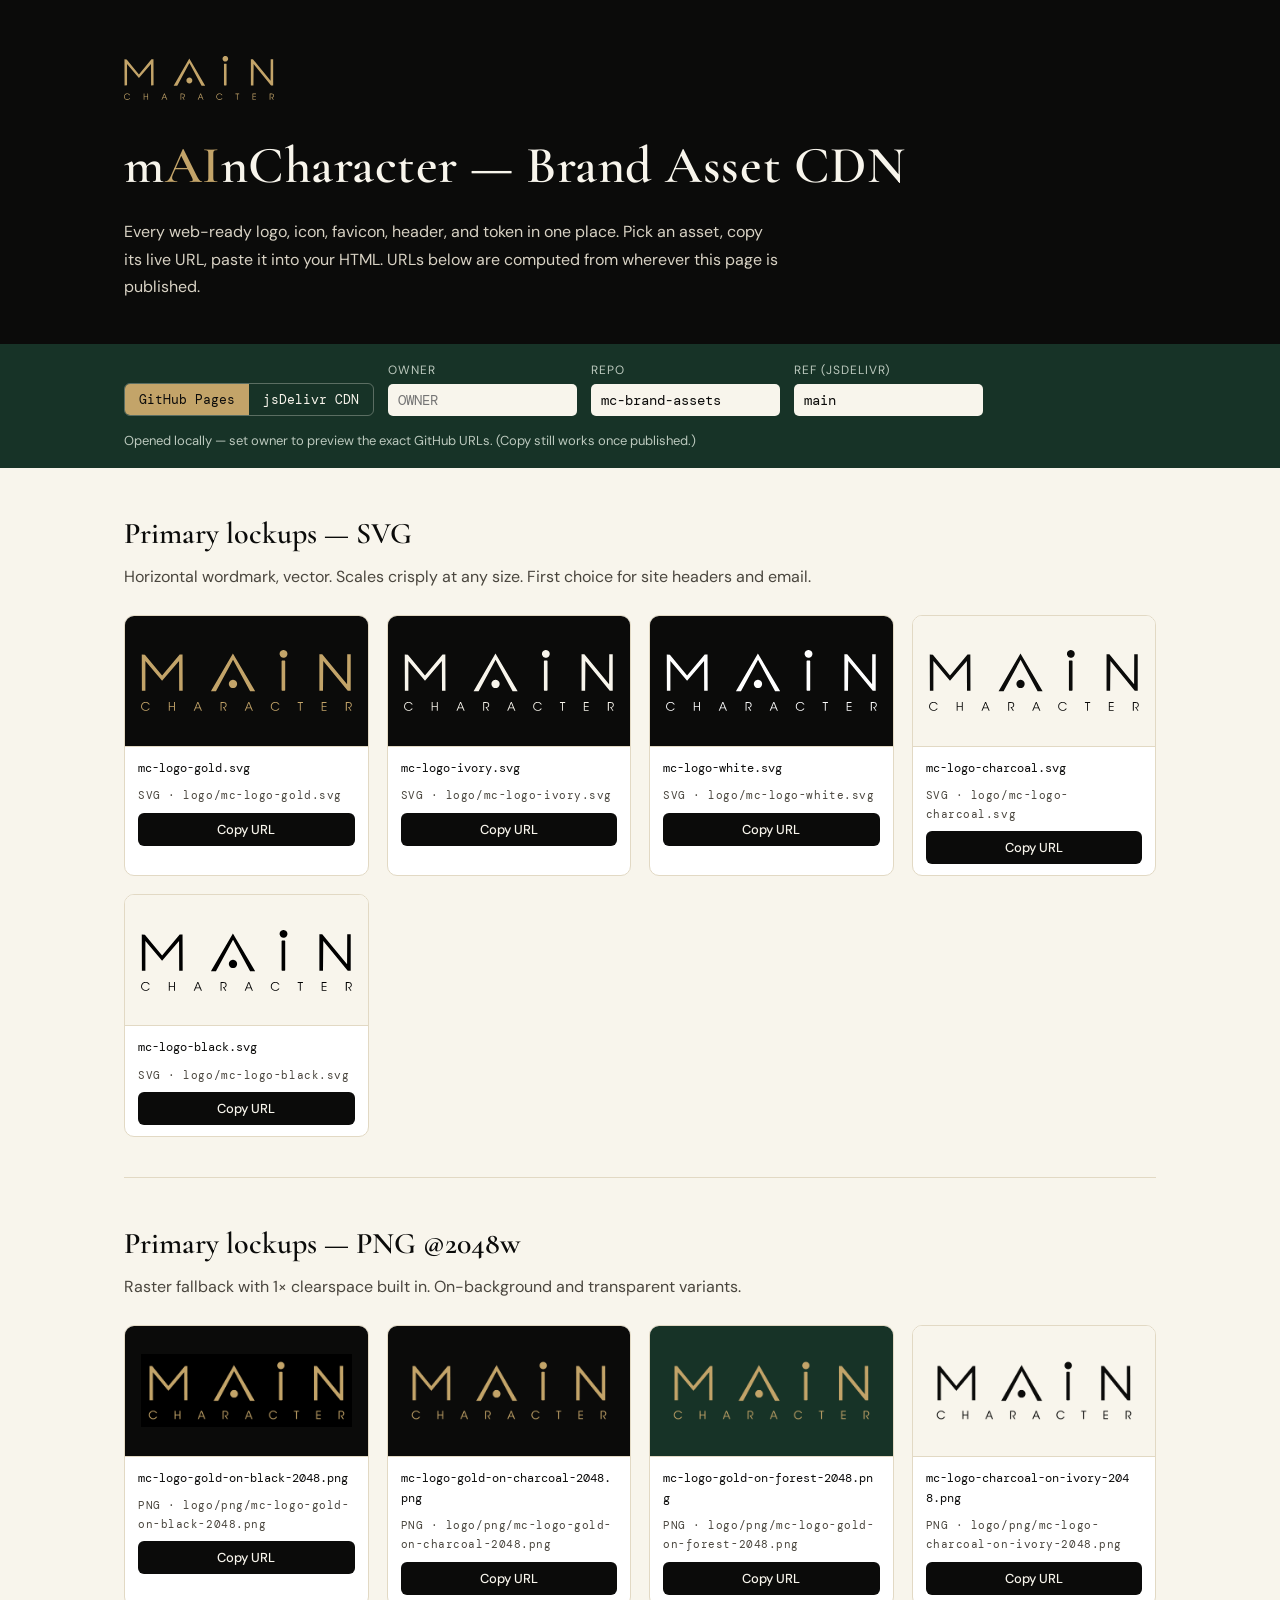
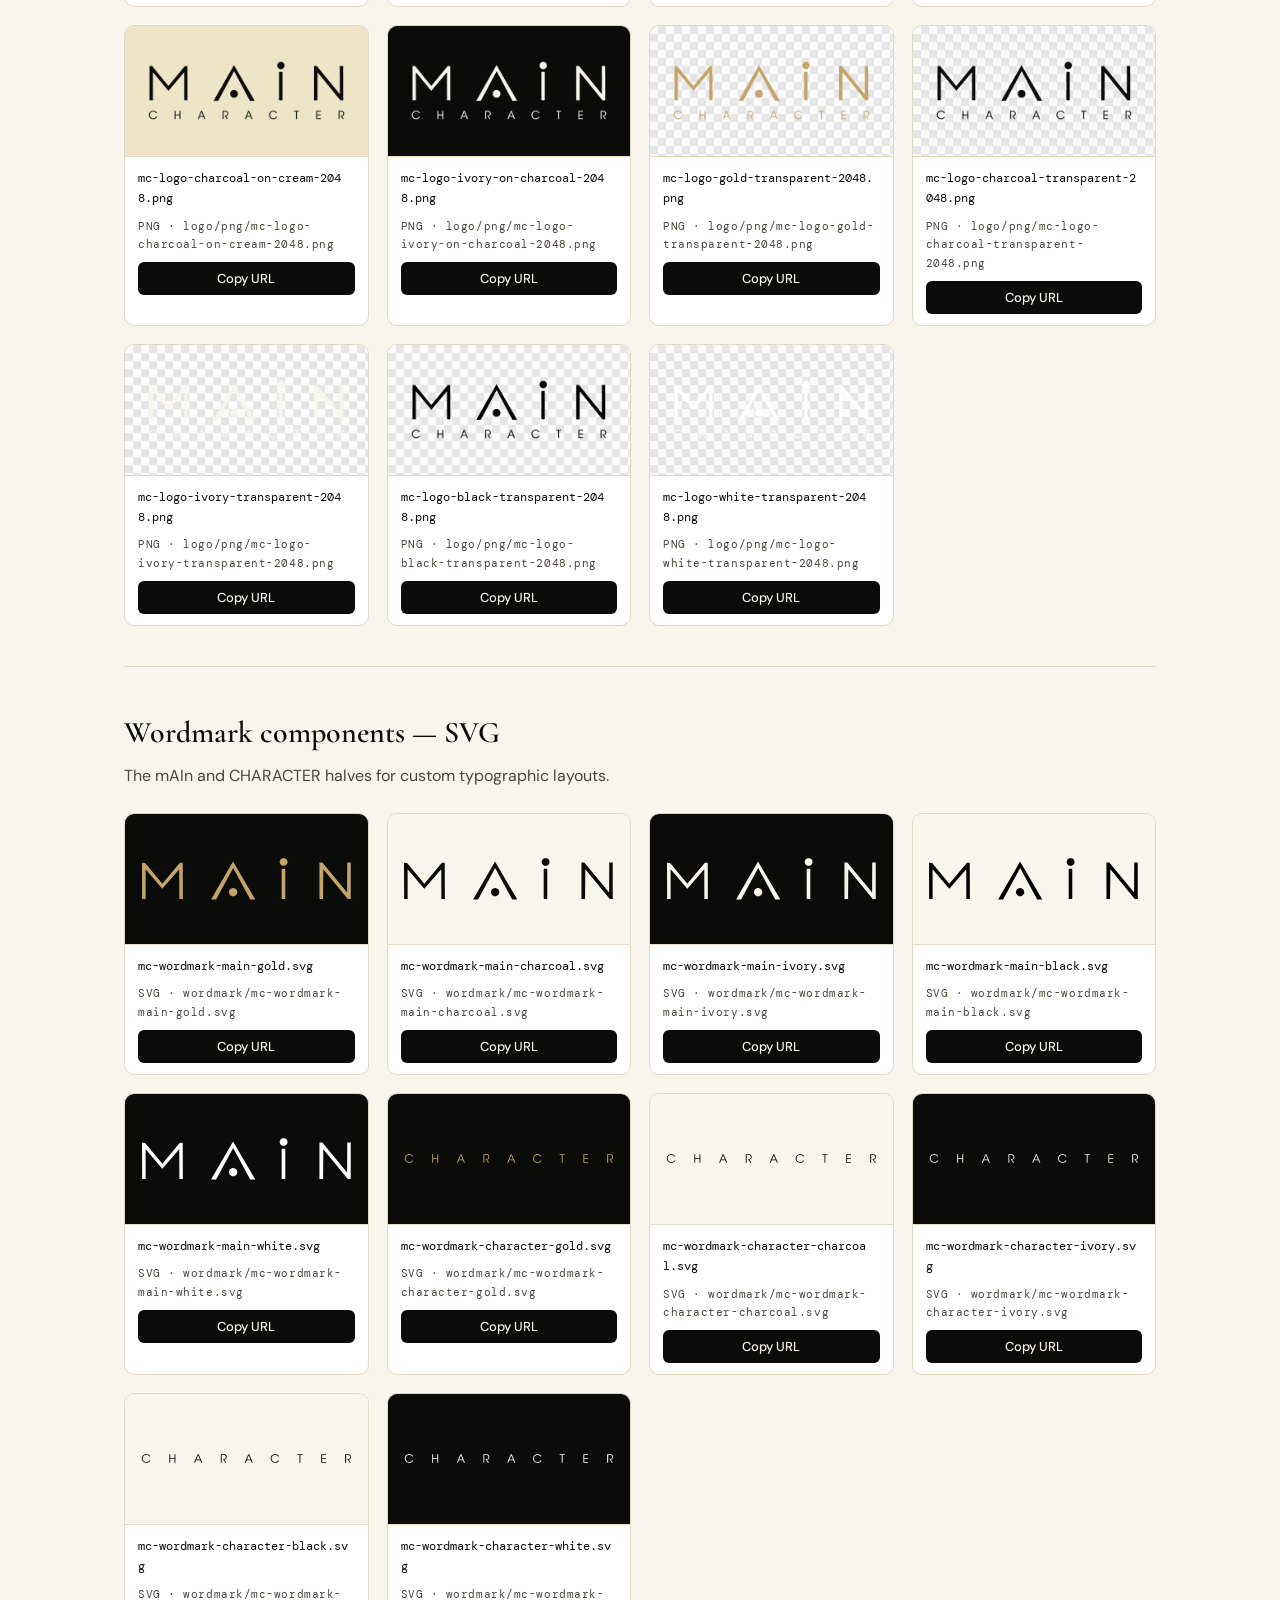
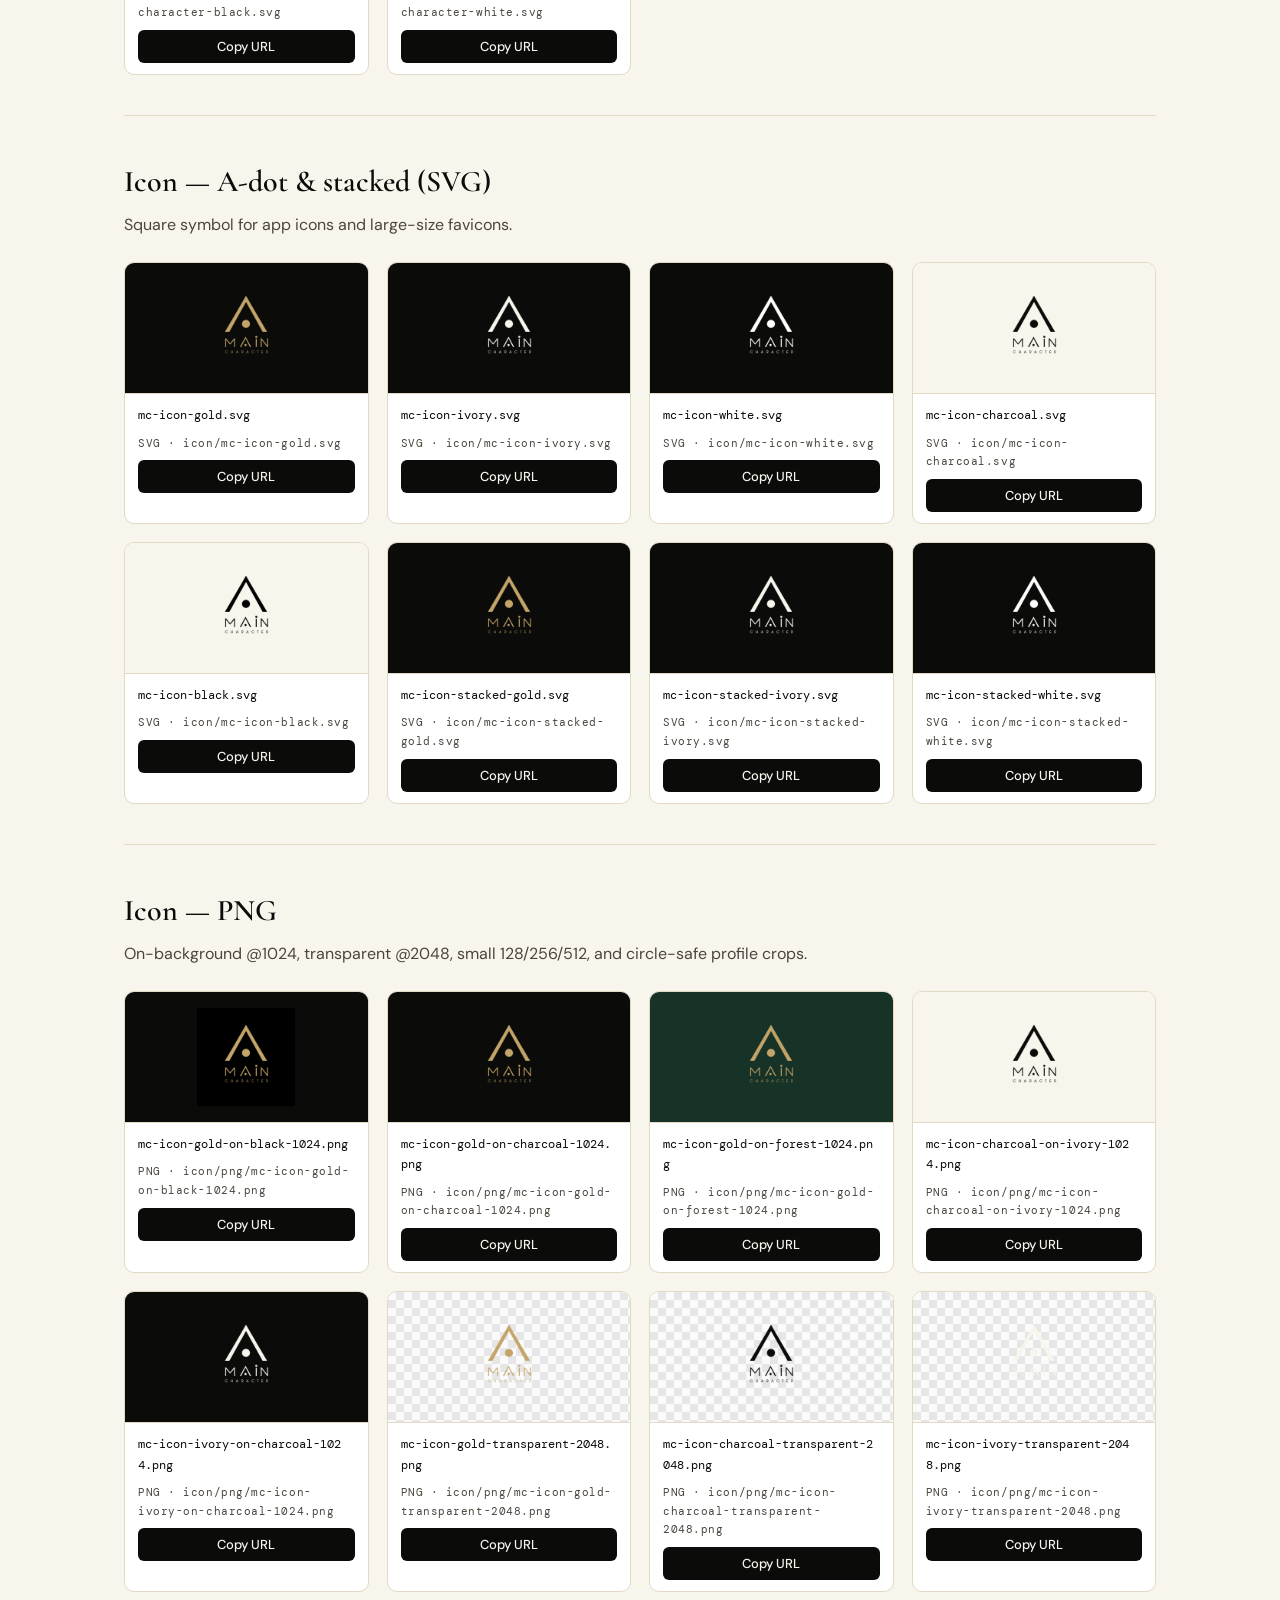
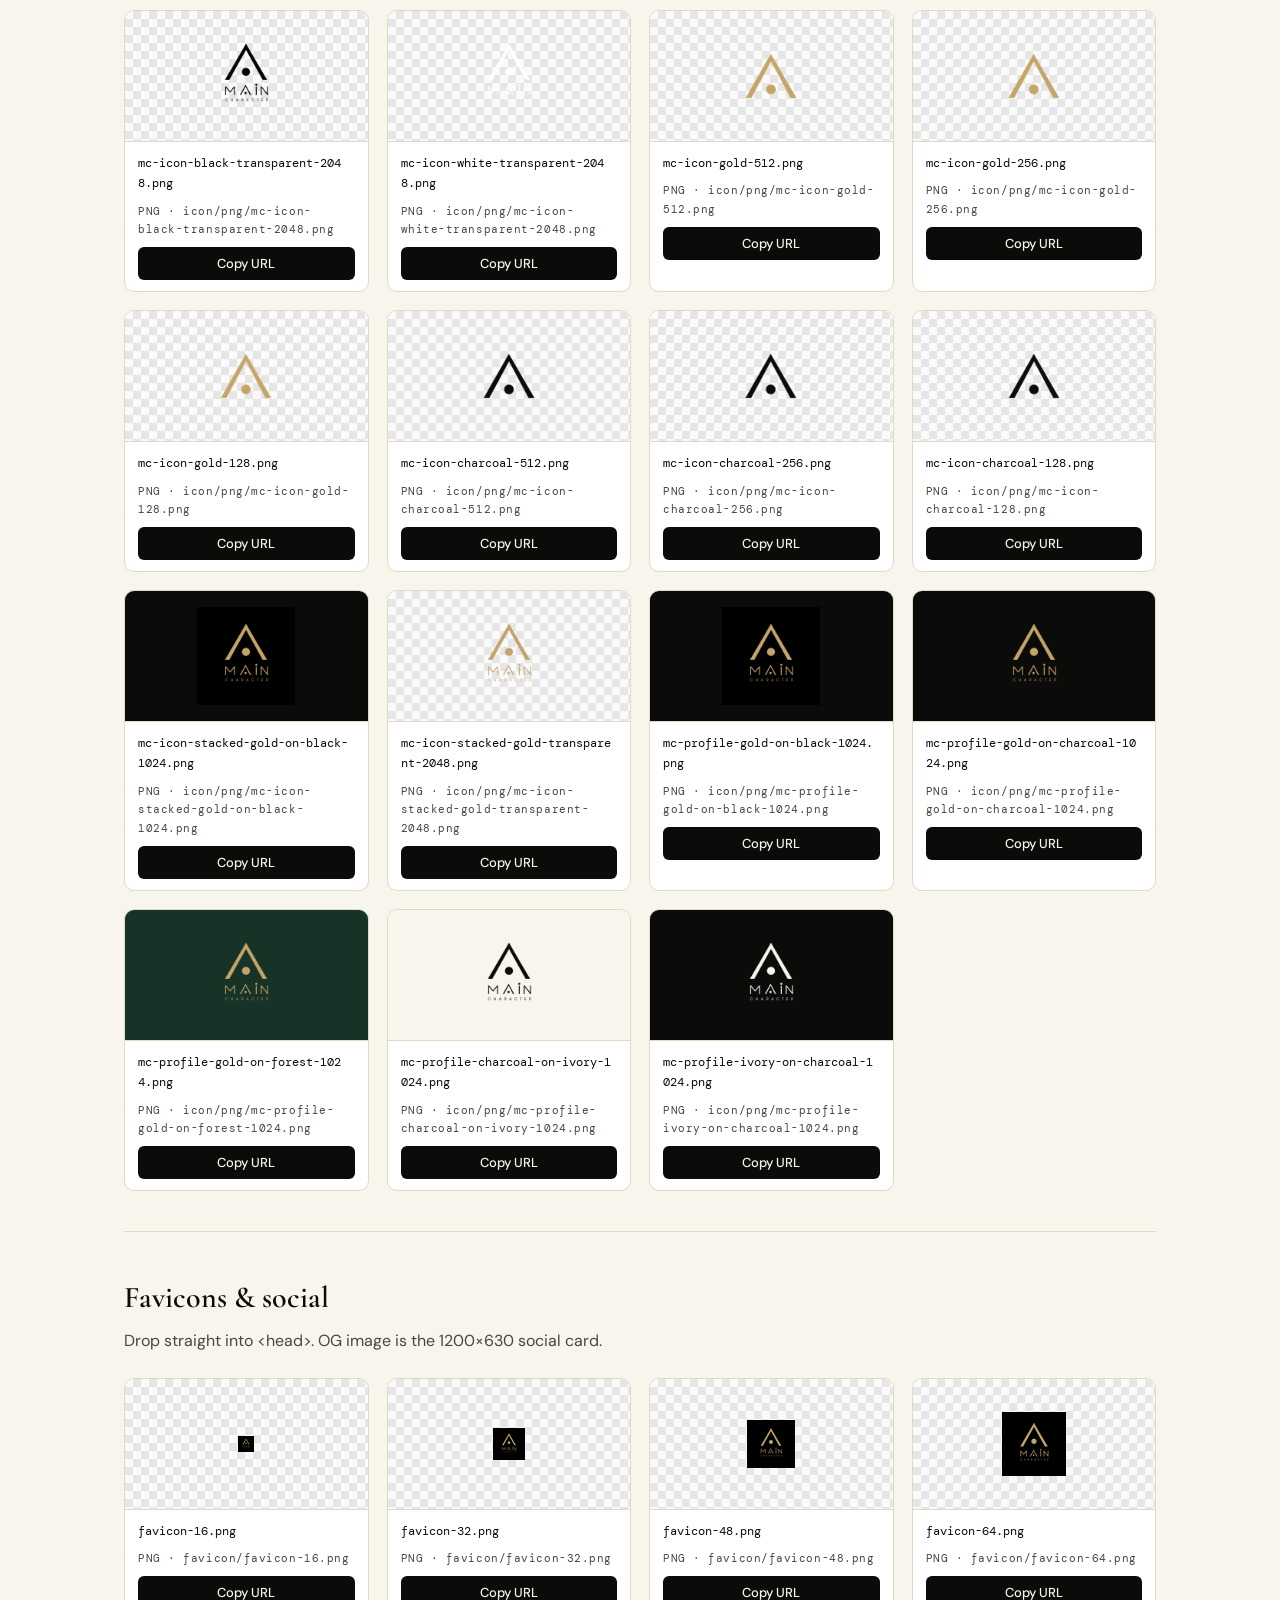
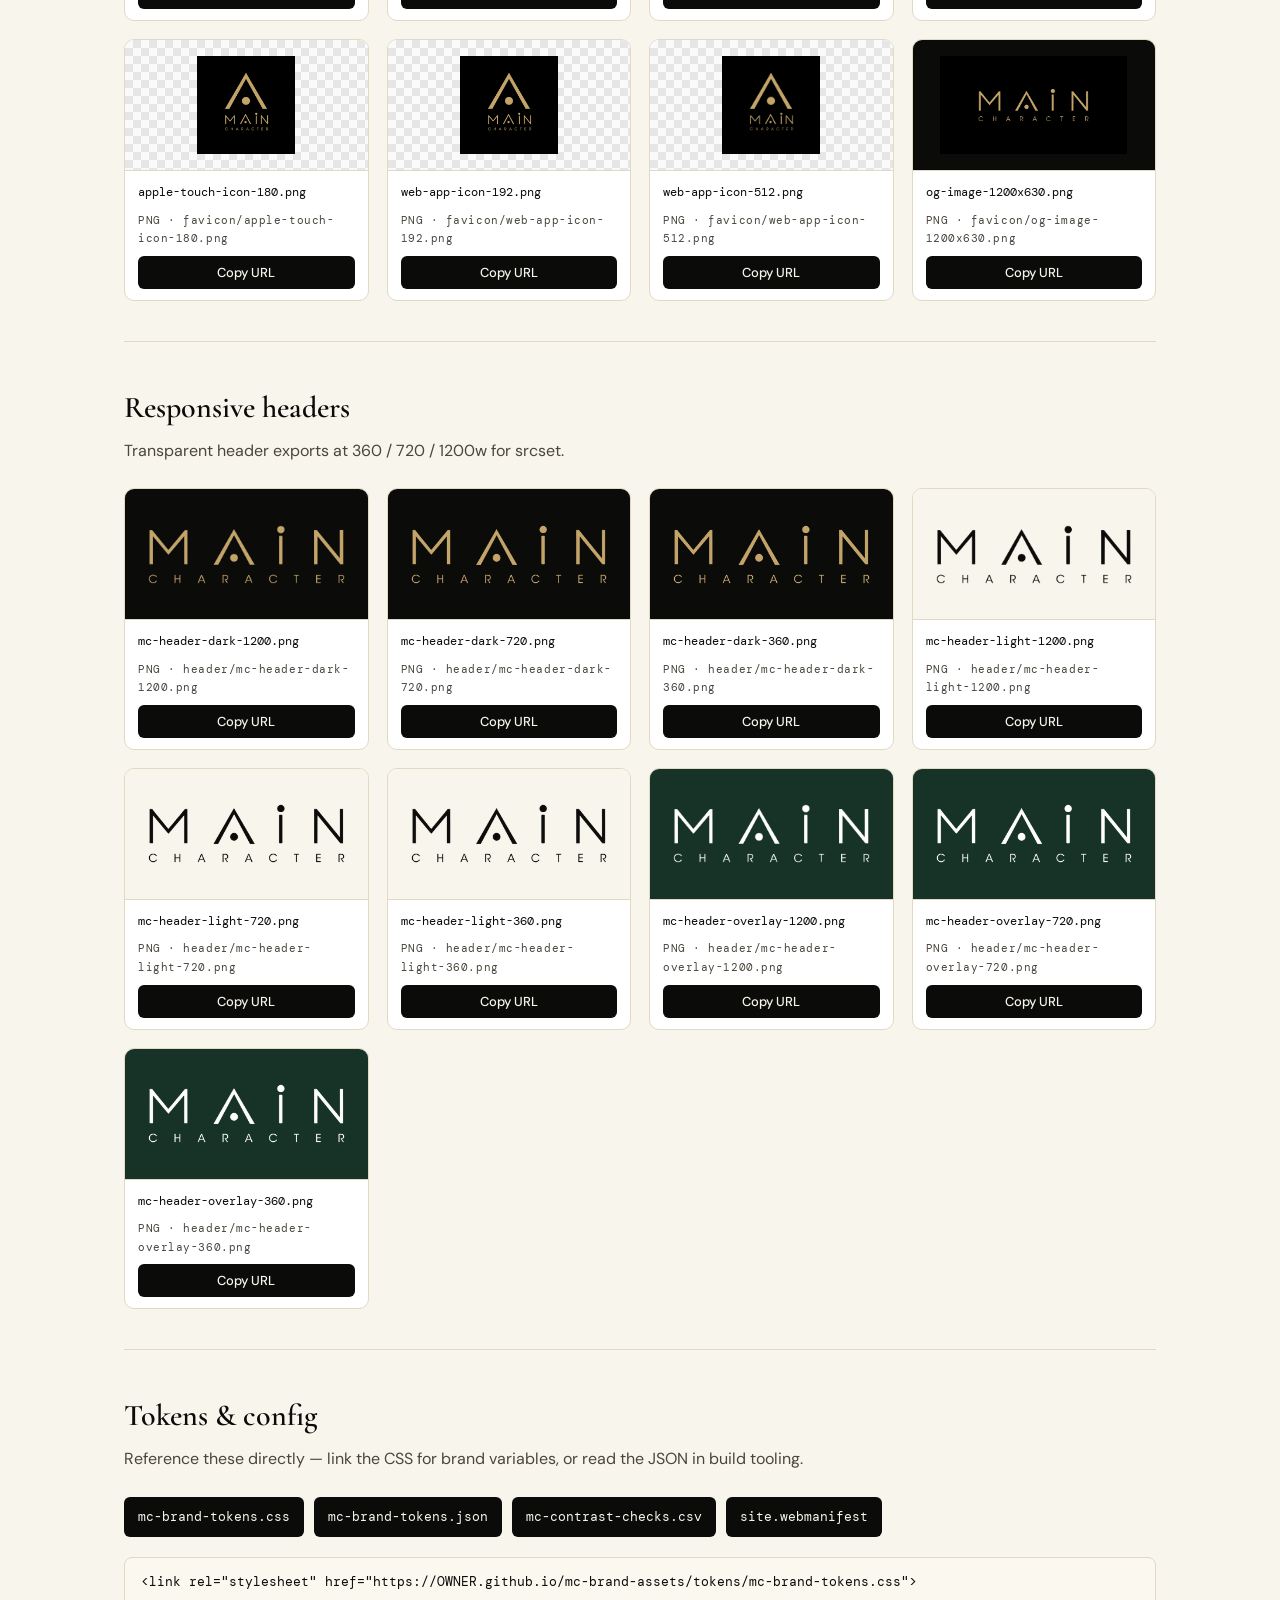
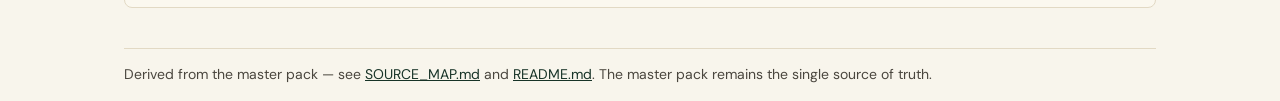
==== index.html @ dc4bc255 "mAInCharacter web brand assets v1.0.0 Streamlined, web-optimized subset of the master logo asset pac" ====
<!doctype html>
<html lang="en">
<head>
<meta charset="utf-8">
<meta name="viewport" content="width=device-width, initial-scale=1">
<title>mAInCharacter — Brand Asset CDN</title>
<link rel="icon" type="image/png" sizes="32x32" href="favicon/favicon-32.png">
<link rel="apple-touch-icon" href="favicon/apple-touch-icon-180.png">
<link rel="preconnect" href="https://fonts.googleapis.com">
<link rel="preconnect" href="https://fonts.gstatic.com" crossorigin>
<link href="https://fonts.googleapis.com/css2?family=Cormorant+Garamond:ital,wght@0,500;0,600;1,500&family=DM+Sans:wght@400;500;700&family=DM+Mono:wght@400;500&display=swap" rel="stylesheet">
<style>
  :root{
    --charcoal:#0B0B0A; --ivory:#F8F5EC; --cream:#EFE4C8; --forest:#173327;
    --gold:#C3A469; --accent:#D4AE50; --muted:#4A463E; --hair:#e2d9c4;
  }
  *{box-sizing:border-box}
  body{margin:0;background:var(--ivory);color:var(--charcoal);
    font-family:"DM Sans",system-ui,sans-serif;font-size:16px;line-height:1.7;
    -webkit-font-smoothing:antialiased}
  .wrap{max-width:1080px;margin:0 auto;padding:0 24px}
  header.hero{background:var(--charcoal);color:var(--ivory);padding:56px 0 44px}
  .hero h1{font-family:"Cormorant Garamond",serif;font-weight:600;font-size:clamp(34px,5vw,52px);
    margin:0 0 8px;letter-spacing:.01em}
  .hero h1 .ai{color:var(--gold)}
  .hero p{margin:0;max-width:60ch;color:#d8d2c4}
  .hero .lockup{height:44px;margin-bottom:22px;display:block}
  .mono{font-family:"DM Mono",ui-monospace,monospace}
  /* config bar */
  .cfg{background:var(--forest);color:var(--ivory);padding:16px 0}
  .cfg .wrap{display:flex;flex-wrap:wrap;gap:14px;align-items:flex-end}
  .cfg label{display:flex;flex-direction:column;font-size:12px;letter-spacing:.08em;
    text-transform:uppercase;color:#bcc9be;gap:4px}
  .cfg input{font-family:"DM Mono",monospace;font-size:14px;padding:7px 10px;border:0;border-radius:5px;
    background:var(--ivory);color:var(--charcoal);min-width:150px}
  .cfg .note{font-size:13px;color:#bcc9be;flex-basis:100%;margin:0}
  .modepick{display:inline-flex;border:1px solid rgba(248,245,236,.3);border-radius:6px;overflow:hidden}
  .modepick button{font-family:"DM Mono",monospace;font-size:13px;background:transparent;color:var(--ivory);
    border:0;padding:7px 14px;cursor:pointer}
  .modepick button.on{background:var(--gold);color:var(--charcoal)}
  section{padding:40px 0;border-bottom:1px solid var(--hair)}
  section h2{font-family:"Cormorant Garamond",serif;font-weight:600;font-size:30px;margin:0 0 4px}
  section .sub{margin:0 0 24px;color:var(--muted);max-width:64ch}
  .grid{display:grid;grid-template-columns:repeat(auto-fill,minmax(220px,1fr));gap:18px}
  .card{border:1px solid var(--hair);border-radius:10px;overflow:hidden;background:#fff;
    display:flex;flex-direction:column}
  .thumb{height:130px;display:flex;align-items:center;justify-content:center;padding:16px;position:relative}
  .thumb img{max-width:100%;max-height:100%;object-fit:contain}
  .bg-dark{background:var(--charcoal)}
  .bg-light{background:var(--ivory)}
  .bg-cream{background:var(--cream)}
  .bg-forest{background:var(--forest)}
  .bg-check{background-color:#fafafa;background-image:
    linear-gradient(45deg,#e6e6e6 25%,transparent 25%),linear-gradient(-45deg,#e6e6e6 25%,transparent 25%),
    linear-gradient(45deg,transparent 75%,#e6e6e6 75%),linear-gradient(-45deg,transparent 75%,#e6e6e6 75%);
    background-size:16px 16px;background-position:0 0,0 8px,8px -8px,-8px 0}
  .meta{padding:11px 13px;border-top:1px solid var(--hair);display:flex;flex-direction:column;gap:8px}
  .fname{font-family:"DM Mono",monospace;font-size:12px;word-break:break-all;color:var(--charcoal)}
  .fkind{font-family:"DM Mono",monospace;font-size:11px;color:var(--muted);letter-spacing:.05em}
  .copy{font-family:"DM Sans",sans-serif;font-size:13px;font-weight:500;cursor:pointer;
    background:var(--charcoal);color:var(--ivory);border:0;border-radius:6px;padding:8px 10px;
    transition:background .15s}
  .copy:hover{background:var(--forest)}
  .copy.done{background:var(--gold);color:var(--charcoal)}
  .tokenrow{display:flex;flex-wrap:wrap;gap:10px}
  .tokenrow a{font-family:"DM Mono",monospace;font-size:13px;text-decoration:none;color:var(--ivory);
    background:var(--charcoal);padding:9px 14px;border-radius:6px}
  .tokenrow a:hover{background:var(--forest)}
  footer{padding:36px 0 60px;color:var(--muted);font-size:14px}
  footer a{color:var(--forest)}
  .snip{background:#fbf8ef;border:1px solid var(--hair);border-radius:8px;padding:14px 16px;
    font-family:"DM Mono",monospace;font-size:12.5px;overflow-x:auto;white-space:pre;margin:0}
</style>
</head>
<body>

<header class="hero">
  <div class="wrap">
    <img class="lockup" src="logo/mc-logo-gold.svg" alt="mAInCharacter">
    <h1>m<span class="ai">AI</span>nCharacter — Brand Asset CDN</h1>
    <p>Every web-ready logo, icon, favicon, header, and token in one place. Pick an asset, copy its live URL, paste it into your HTML. URLs below are computed from wherever this page is published.</p>
  </div>
</header>

<div class="cfg">
  <div class="wrap">
    <div class="modepick" id="modepick">
      <button data-mode="pages" class="on">GitHub Pages</button>
      <button data-mode="jsdelivr">jsDelivr CDN</button>
    </div>
    <label>owner<input id="owner" placeholder="OWNER"></label>
    <label>repo<input id="repo" value="mc-brand-assets"></label>
    <label>ref (jsDelivr)<input id="ref" value="main"></label>
    <p class="note" id="cfgnote"></p>
  </div>
</div>

<main class="wrap" id="app"></main>

<footer class="wrap">
  <p>Derived from the master pack — see <a href="SOURCE_MAP.md">SOURCE_MAP.md</a> and <a href="README.md">README.md</a>. The master pack remains the single source of truth.</p>
</footer>

<script>
const ASSETS = [
  {title:"Primary lockups — SVG", sub:"Horizontal wordmark, vector. Scales crisply at any size. First choice for site headers and email.", items:[
    {p:"logo/mc-logo-gold.svg", bg:"dark"}, {p:"logo/mc-logo-ivory.svg", bg:"dark"},
    {p:"logo/mc-logo-white.svg", bg:"dark"}, {p:"logo/mc-logo-charcoal.svg", bg:"light"},
    {p:"logo/mc-logo-black.svg", bg:"light"} ]},
  {title:"Primary lockups — PNG @2048w", sub:"Raster fallback with 1× clearspace built in. On-background and transparent variants.", items:[
    {p:"logo/png/mc-logo-gold-on-black-2048.png", bg:"dark"}, {p:"logo/png/mc-logo-gold-on-charcoal-2048.png", bg:"dark"},
    {p:"logo/png/mc-logo-gold-on-forest-2048.png", bg:"forest"}, {p:"logo/png/mc-logo-charcoal-on-ivory-2048.png", bg:"light"},
    {p:"logo/png/mc-logo-charcoal-on-cream-2048.png", bg:"cream"}, {p:"logo/png/mc-logo-ivory-on-charcoal-2048.png", bg:"dark"},
    {p:"logo/png/mc-logo-gold-transparent-2048.png", bg:"check"}, {p:"logo/png/mc-logo-charcoal-transparent-2048.png", bg:"check"},
    {p:"logo/png/mc-logo-ivory-transparent-2048.png", bg:"check"}, {p:"logo/png/mc-logo-black-transparent-2048.png", bg:"check"},
    {p:"logo/png/mc-logo-white-transparent-2048.png", bg:"check"} ]},
  {title:"Wordmark components — SVG", sub:"The mAIn and CHARACTER halves for custom typographic layouts.", items:[
    {p:"wordmark/mc-wordmark-main-gold.svg", bg:"dark"}, {p:"wordmark/mc-wordmark-main-charcoal.svg", bg:"light"},
    {p:"wordmark/mc-wordmark-main-ivory.svg", bg:"dark"}, {p:"wordmark/mc-wordmark-main-black.svg", bg:"light"},
    {p:"wordmark/mc-wordmark-main-white.svg", bg:"dark"},
    {p:"wordmark/mc-wordmark-character-gold.svg", bg:"dark"}, {p:"wordmark/mc-wordmark-character-charcoal.svg", bg:"light"},
    {p:"wordmark/mc-wordmark-character-ivory.svg", bg:"dark"}, {p:"wordmark/mc-wordmark-character-black.svg", bg:"light"},
    {p:"wordmark/mc-wordmark-character-white.svg", bg:"dark"} ]},
  {title:"Icon — A-dot & stacked (SVG)", sub:"Square symbol for app icons and large-size favicons.", items:[
    {p:"icon/mc-icon-gold.svg", bg:"dark"}, {p:"icon/mc-icon-ivory.svg", bg:"dark"}, {p:"icon/mc-icon-white.svg", bg:"dark"},
    {p:"icon/mc-icon-charcoal.svg", bg:"light"}, {p:"icon/mc-icon-black.svg", bg:"light"},
    {p:"icon/mc-icon-stacked-gold.svg", bg:"dark"}, {p:"icon/mc-icon-stacked-ivory.svg", bg:"dark"}, {p:"icon/mc-icon-stacked-white.svg", bg:"dark"} ]},
  {title:"Icon — PNG", sub:"On-background @1024, transparent @2048, small 128/256/512, and circle-safe profile crops.", items:[
    {p:"icon/png/mc-icon-gold-on-black-1024.png", bg:"dark"}, {p:"icon/png/mc-icon-gold-on-charcoal-1024.png", bg:"dark"},
    {p:"icon/png/mc-icon-gold-on-forest-1024.png", bg:"forest"}, {p:"icon/png/mc-icon-charcoal-on-ivory-1024.png", bg:"light"},
    {p:"icon/png/mc-icon-ivory-on-charcoal-1024.png", bg:"dark"},
    {p:"icon/png/mc-icon-gold-transparent-2048.png", bg:"check"}, {p:"icon/png/mc-icon-charcoal-transparent-2048.png", bg:"check"},
    {p:"icon/png/mc-icon-ivory-transparent-2048.png", bg:"check"}, {p:"icon/png/mc-icon-black-transparent-2048.png", bg:"check"},
    {p:"icon/png/mc-icon-white-transparent-2048.png", bg:"check"},
    {p:"icon/png/mc-icon-gold-512.png", bg:"check"}, {p:"icon/png/mc-icon-gold-256.png", bg:"check"}, {p:"icon/png/mc-icon-gold-128.png", bg:"check"},
    {p:"icon/png/mc-icon-charcoal-512.png", bg:"check"}, {p:"icon/png/mc-icon-charcoal-256.png", bg:"check"}, {p:"icon/png/mc-icon-charcoal-128.png", bg:"check"},
    {p:"icon/png/mc-icon-stacked-gold-on-black-1024.png", bg:"dark"}, {p:"icon/png/mc-icon-stacked-gold-transparent-2048.png", bg:"check"},
    {p:"icon/png/mc-profile-gold-on-black-1024.png", bg:"dark"}, {p:"icon/png/mc-profile-gold-on-charcoal-1024.png", bg:"dark"},
    {p:"icon/png/mc-profile-gold-on-forest-1024.png", bg:"forest"}, {p:"icon/png/mc-profile-charcoal-on-ivory-1024.png", bg:"light"},
    {p:"icon/png/mc-profile-ivory-on-charcoal-1024.png", bg:"dark"} ]},
  {title:"Favicons & social", sub:"Drop straight into <head>. OG image is the 1200×630 social card.", items:[
    {p:"favicon/favicon-16.png", bg:"check"}, {p:"favicon/favicon-32.png", bg:"check"}, {p:"favicon/favicon-48.png", bg:"check"},
    {p:"favicon/favicon-64.png", bg:"check"}, {p:"favicon/apple-touch-icon-180.png", bg:"check"},
    {p:"favicon/web-app-icon-192.png", bg:"check"}, {p:"favicon/web-app-icon-512.png", bg:"check"},
    {p:"favicon/og-image-1200x630.png", bg:"dark"} ]},
  {title:"Responsive headers", sub:"Transparent header exports at 360 / 720 / 1200w for srcset.", items:[
    {p:"header/mc-header-dark-1200.png", bg:"dark"}, {p:"header/mc-header-dark-720.png", bg:"dark"}, {p:"header/mc-header-dark-360.png", bg:"dark"},
    {p:"header/mc-header-light-1200.png", bg:"light"}, {p:"header/mc-header-light-720.png", bg:"light"}, {p:"header/mc-header-light-360.png", bg:"light"},
    {p:"header/mc-header-overlay-1200.png", bg:"forest"}, {p:"header/mc-header-overlay-720.png", bg:"forest"}, {p:"header/mc-header-overlay-360.png", bg:"forest"} ]},
];
const TOKENS = ["tokens/mc-brand-tokens.css","tokens/mc-brand-tokens.json","tokens/mc-contrast-checks.csv","site.webmanifest"];

// ---- base URL detection ----
const owner=document.getElementById('owner'), repo=document.getElementById('repo'), ref=document.getElementById('ref');
const cfgnote=document.getElementById('cfgnote');
let mode="pages";
(function detect(){
  const h=location.hostname, parts=location.pathname.split('/').filter(Boolean);
  if(h.endsWith('github.io')){ owner.value=h.split('.')[0]; if(parts.length) repo.value=parts[0];
    cfgnote.textContent="Detected from this Pages URL. Copy buttons give live, working links."; }
  else { cfgnote.textContent="Opened locally — set owner to preview the exact GitHub URLs. (Copy still works once published.)"; }
})();
function baseFor(path){
  const o=owner.value.trim()||"OWNER", r=repo.value.trim()||"mc-brand-assets", g=ref.value.trim()||"main";
  if(mode==="jsdelivr") return `https://cdn.jsdelivr.net/gh/${o}/${r}@${g}/${path}`;
  return `https://${o}.github.io/${r}/${path}`;
}
document.querySelectorAll('#modepick button').forEach(b=>b.onclick=()=>{
  mode=b.dataset.mode;
  document.querySelectorAll('#modepick button').forEach(x=>x.classList.toggle('on',x===b));
  render();
});
[owner,repo,ref].forEach(i=>i.oninput=render);

function card(it){
  const el=document.createElement('div'); el.className='card';
  const ext=it.p.split('.').pop().toUpperCase();
  el.innerHTML=`
    <div class="thumb bg-${it.bg}"><img loading="lazy" src="${it.p}" alt=""></div>
    <div class="meta">
      <span class="fname">${it.p.split('/').pop()}</span>
      <span class="fkind">${ext} · ${it.p}</span>
      <button class="copy">Copy URL</button>
    </div>`;
  const btn=el.querySelector('.copy');
  btn.onclick=async()=>{ const url=baseFor(it.p);
    try{ await navigator.clipboard.writeText(url); }catch(e){ prompt("Copy this URL:", url); }
    btn.textContent="Copied ✓"; btn.classList.add('done');
    setTimeout(()=>{btn.textContent="Copy URL"; btn.classList.remove('done');},1400); };
  return el;
}
function render(){
  const app=document.getElementById('app'); app.innerHTML='';
  ASSETS.forEach(sec=>{
    const s=document.createElement('section');
    const h=document.createElement('h2'); h.textContent=sec.title;
    const p=document.createElement('p'); p.className='sub'; p.textContent=sec.sub;
    const g=document.createElement('div'); g.className='grid';
    sec.items.forEach(it=>g.appendChild(card(it)));
    s.append(h,p,g); app.appendChild(s);
  });
  // tokens section
  const ts=document.createElement('section');
  ts.innerHTML=`<h2>Tokens & config</h2><p class="sub">Reference these directly — link the CSS for brand variables, or read the JSON in build tooling.</p>`;
  const row=document.createElement('div'); row.className='tokenrow';
  TOKENS.forEach(t=>{ const a=document.createElement('a'); a.textContent=t.split('/').pop();
    a.href="#"; a.onclick=async e=>{e.preventDefault(); const url=baseFor(t);
      try{await navigator.clipboard.writeText(url);}catch(_){prompt("Copy this URL:",url);}
      const o=a.textContent; a.textContent="Copied ✓"; setTimeout(()=>a.textContent=o,1400);};
    row.appendChild(a); });
  ts.appendChild(row);
  const snip=document.createElement('pre'); snip.className='snip'; snip.style.marginTop='20px';
  snip.textContent=`<link rel="stylesheet" href="${baseFor('tokens/mc-brand-tokens.css')}">`;
  ts.appendChild(snip);
  document.getElementById('app').appendChild(ts);
}
render();
</script>
</body>
</html>
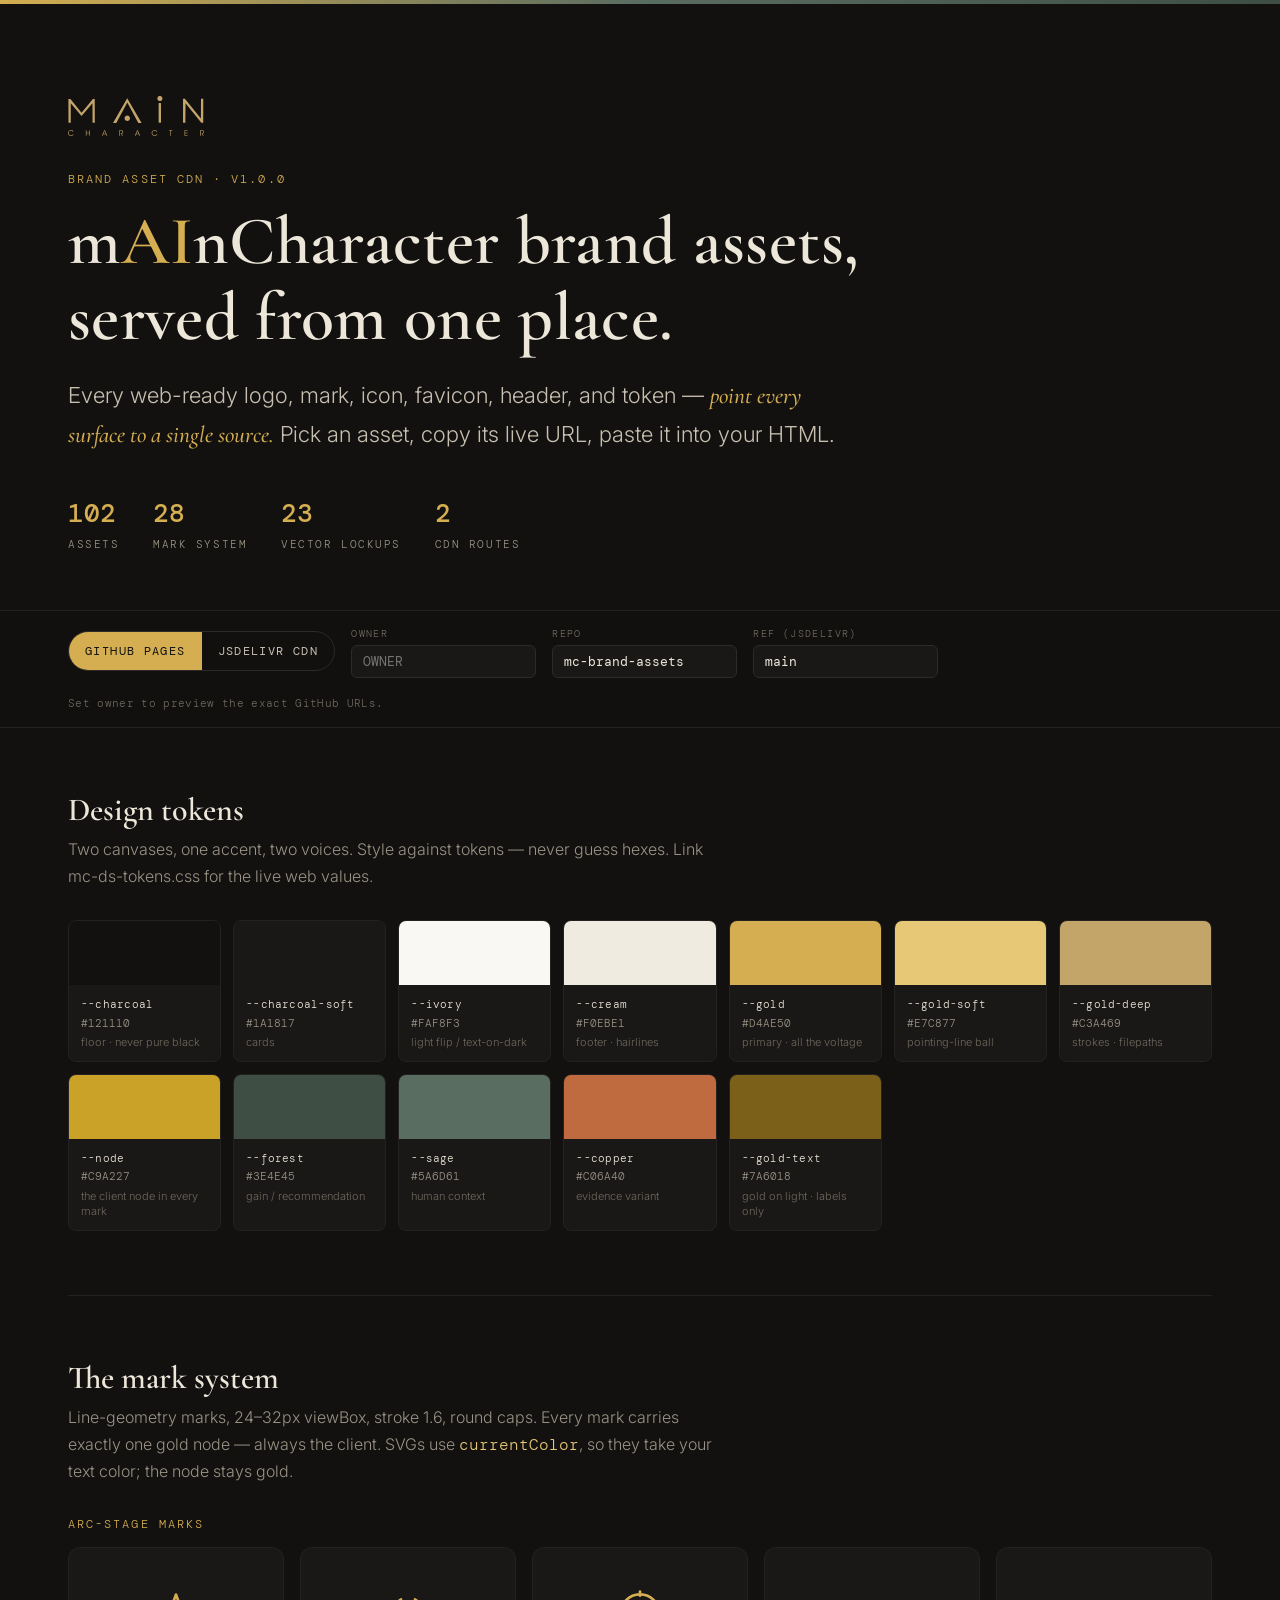
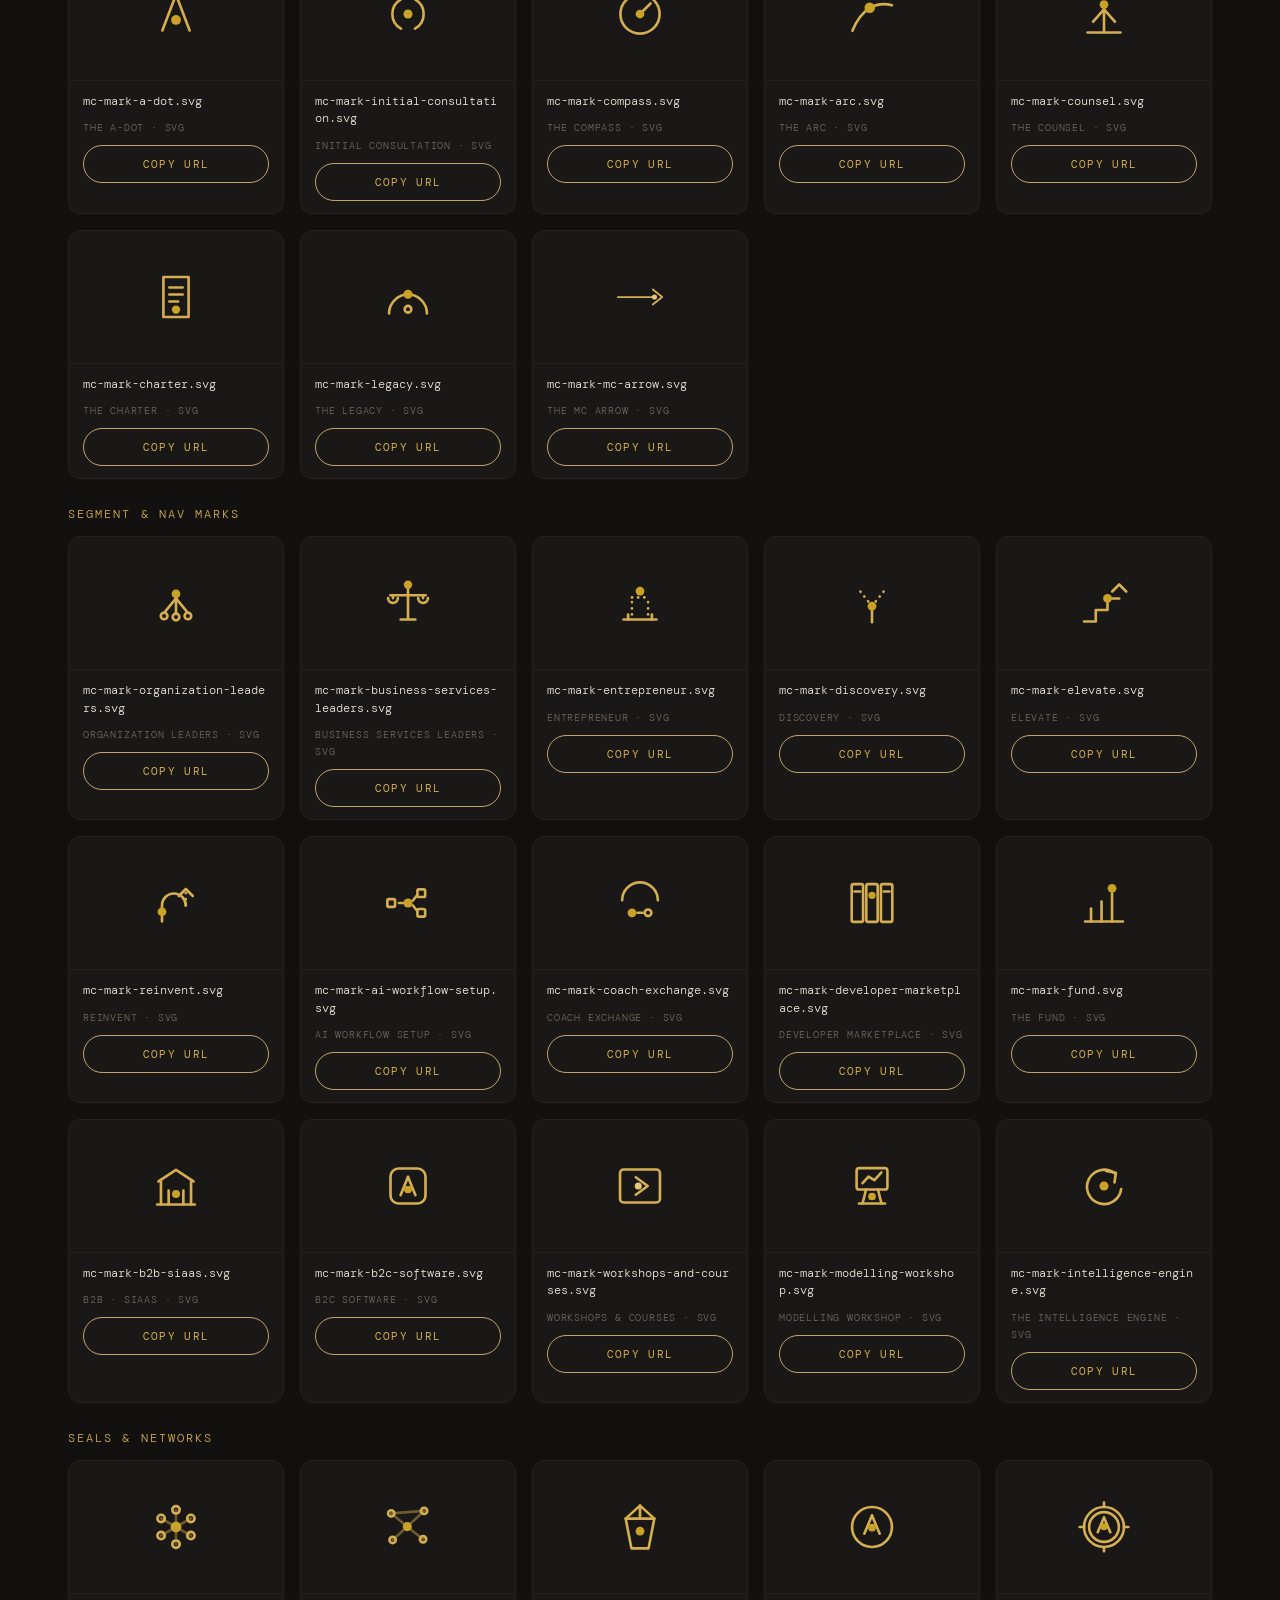
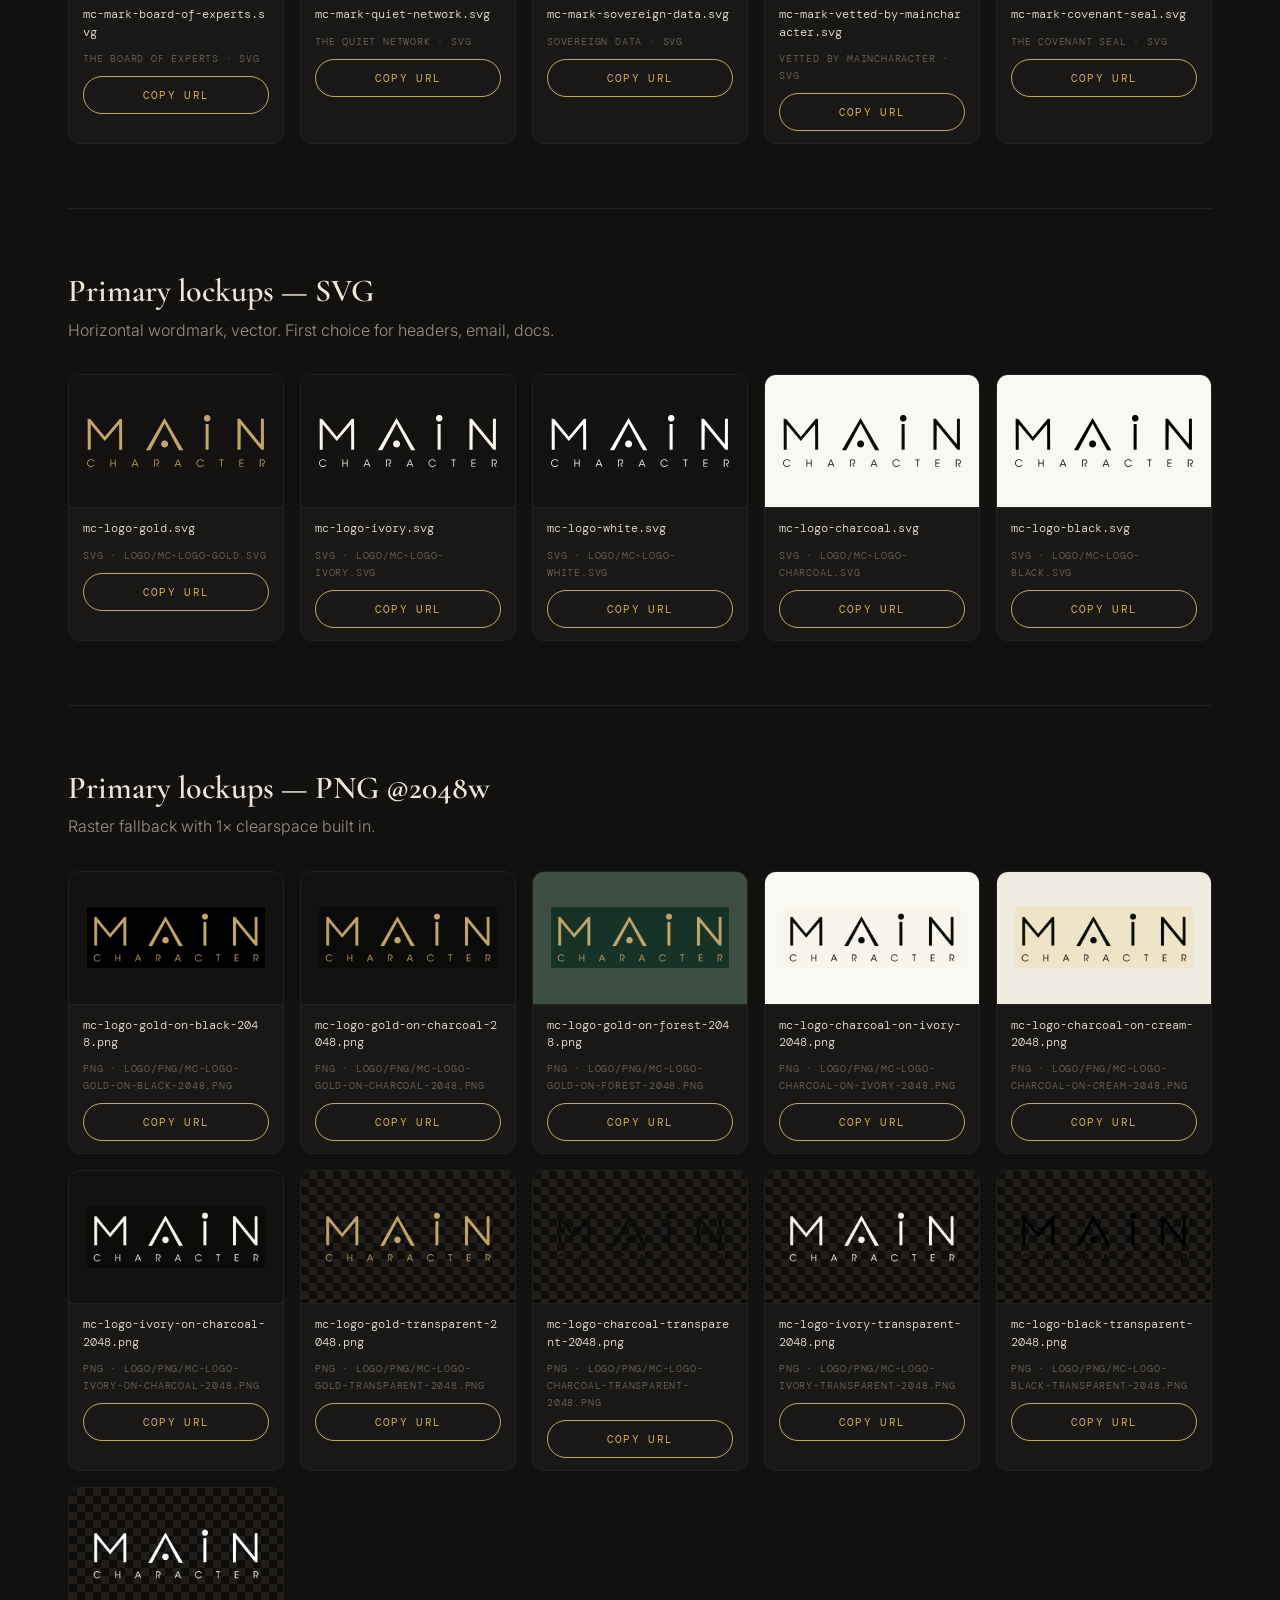
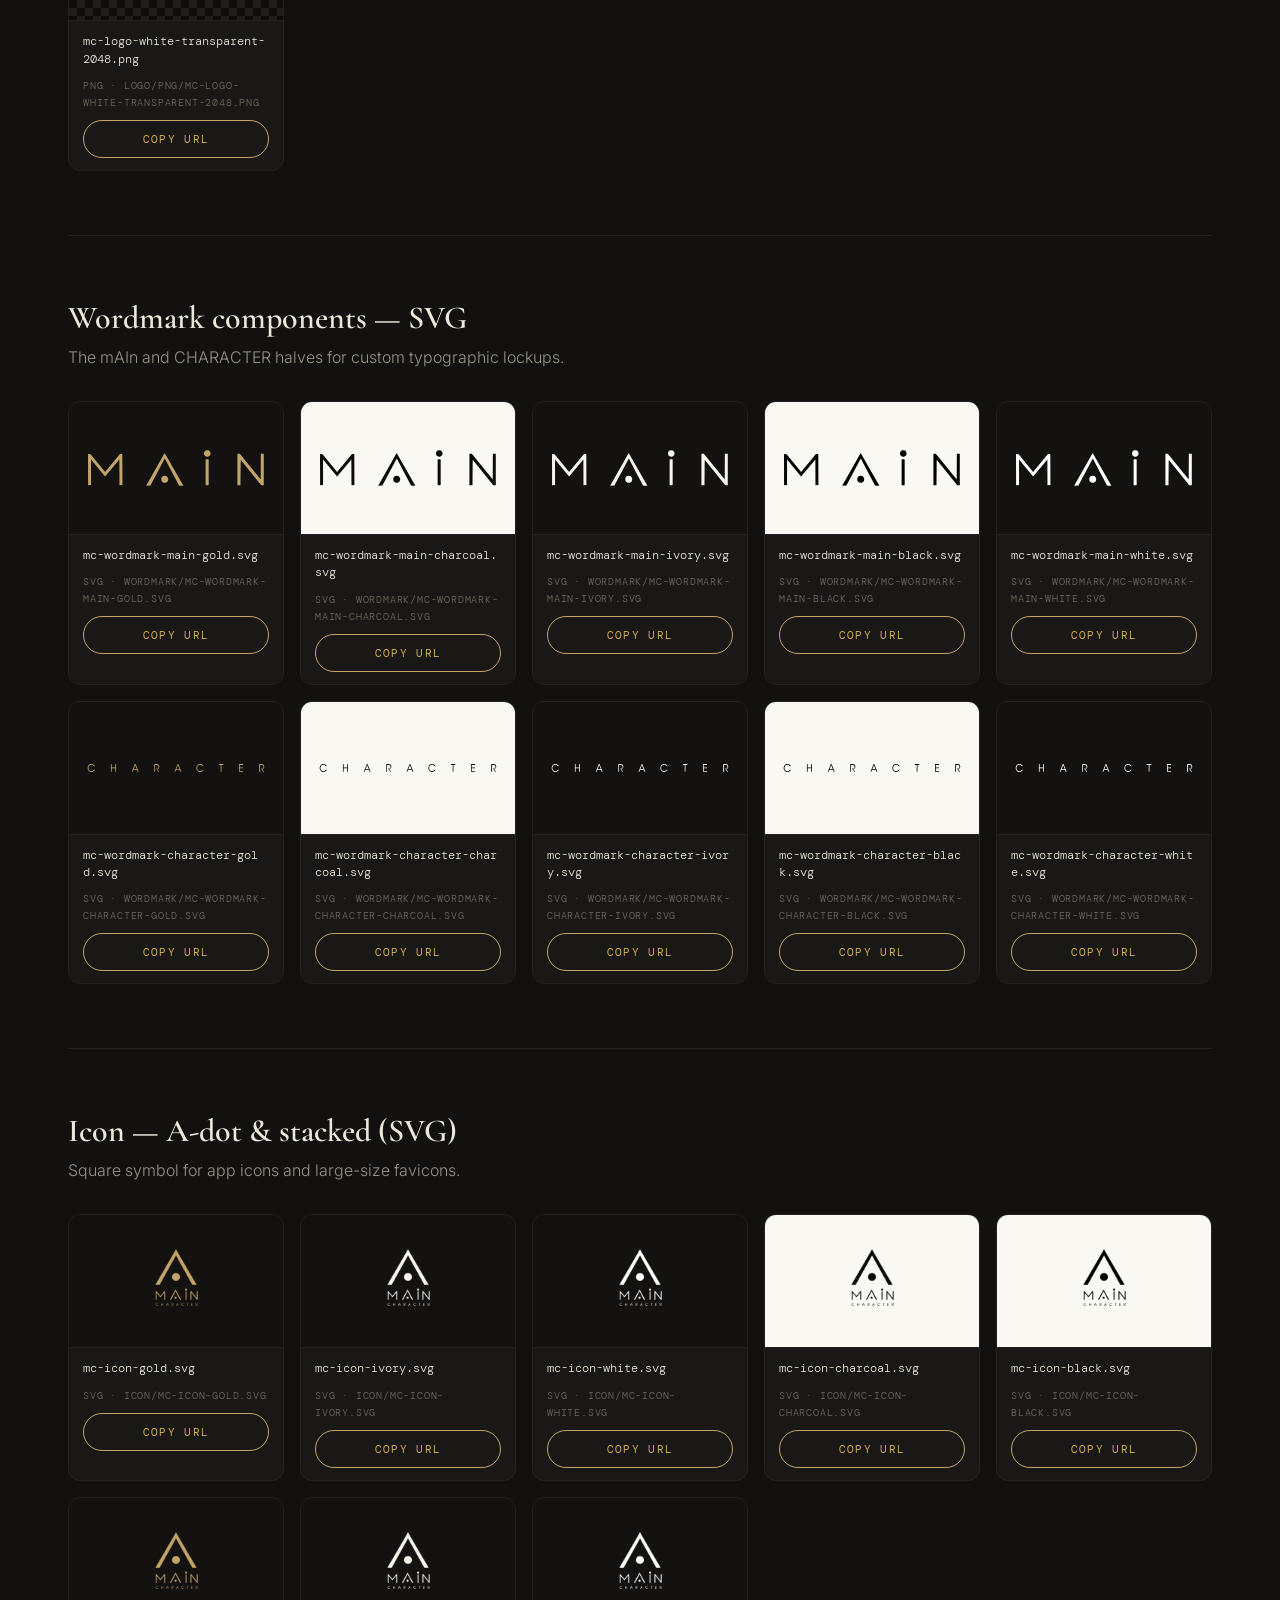
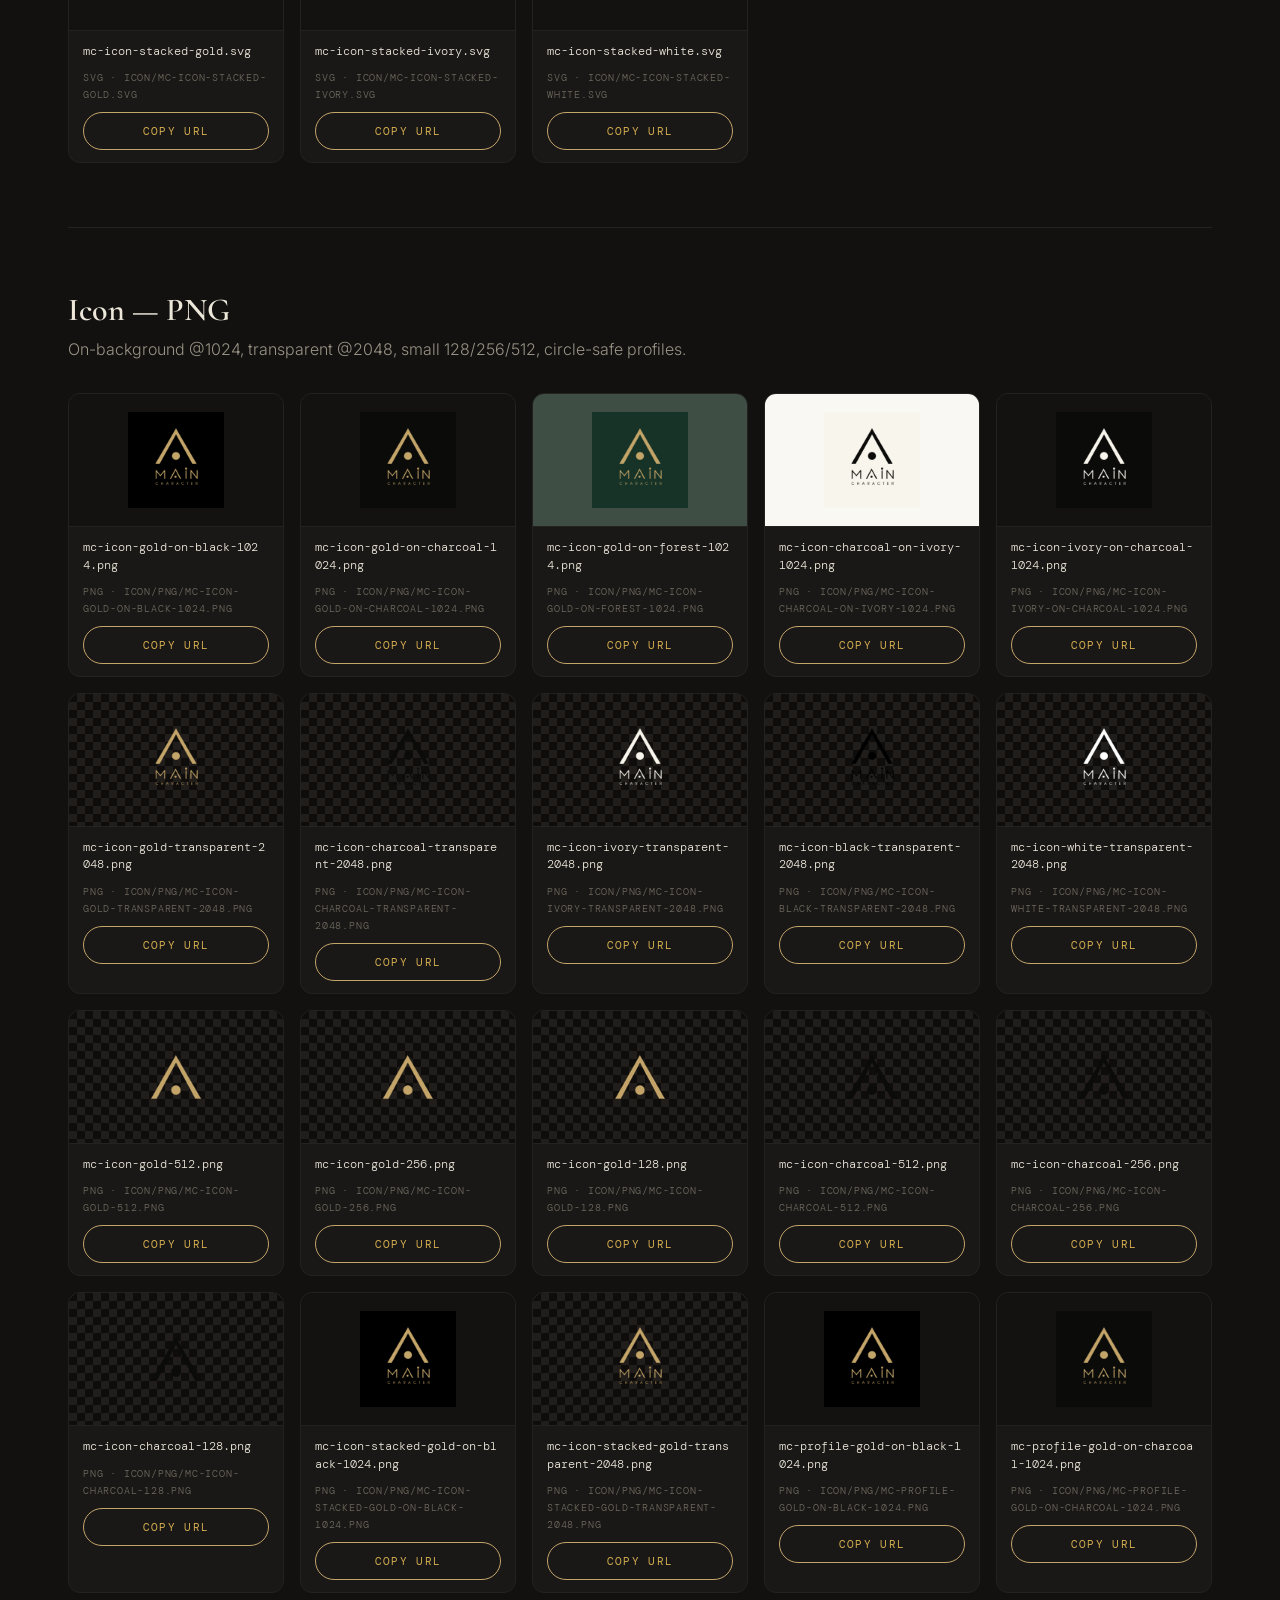
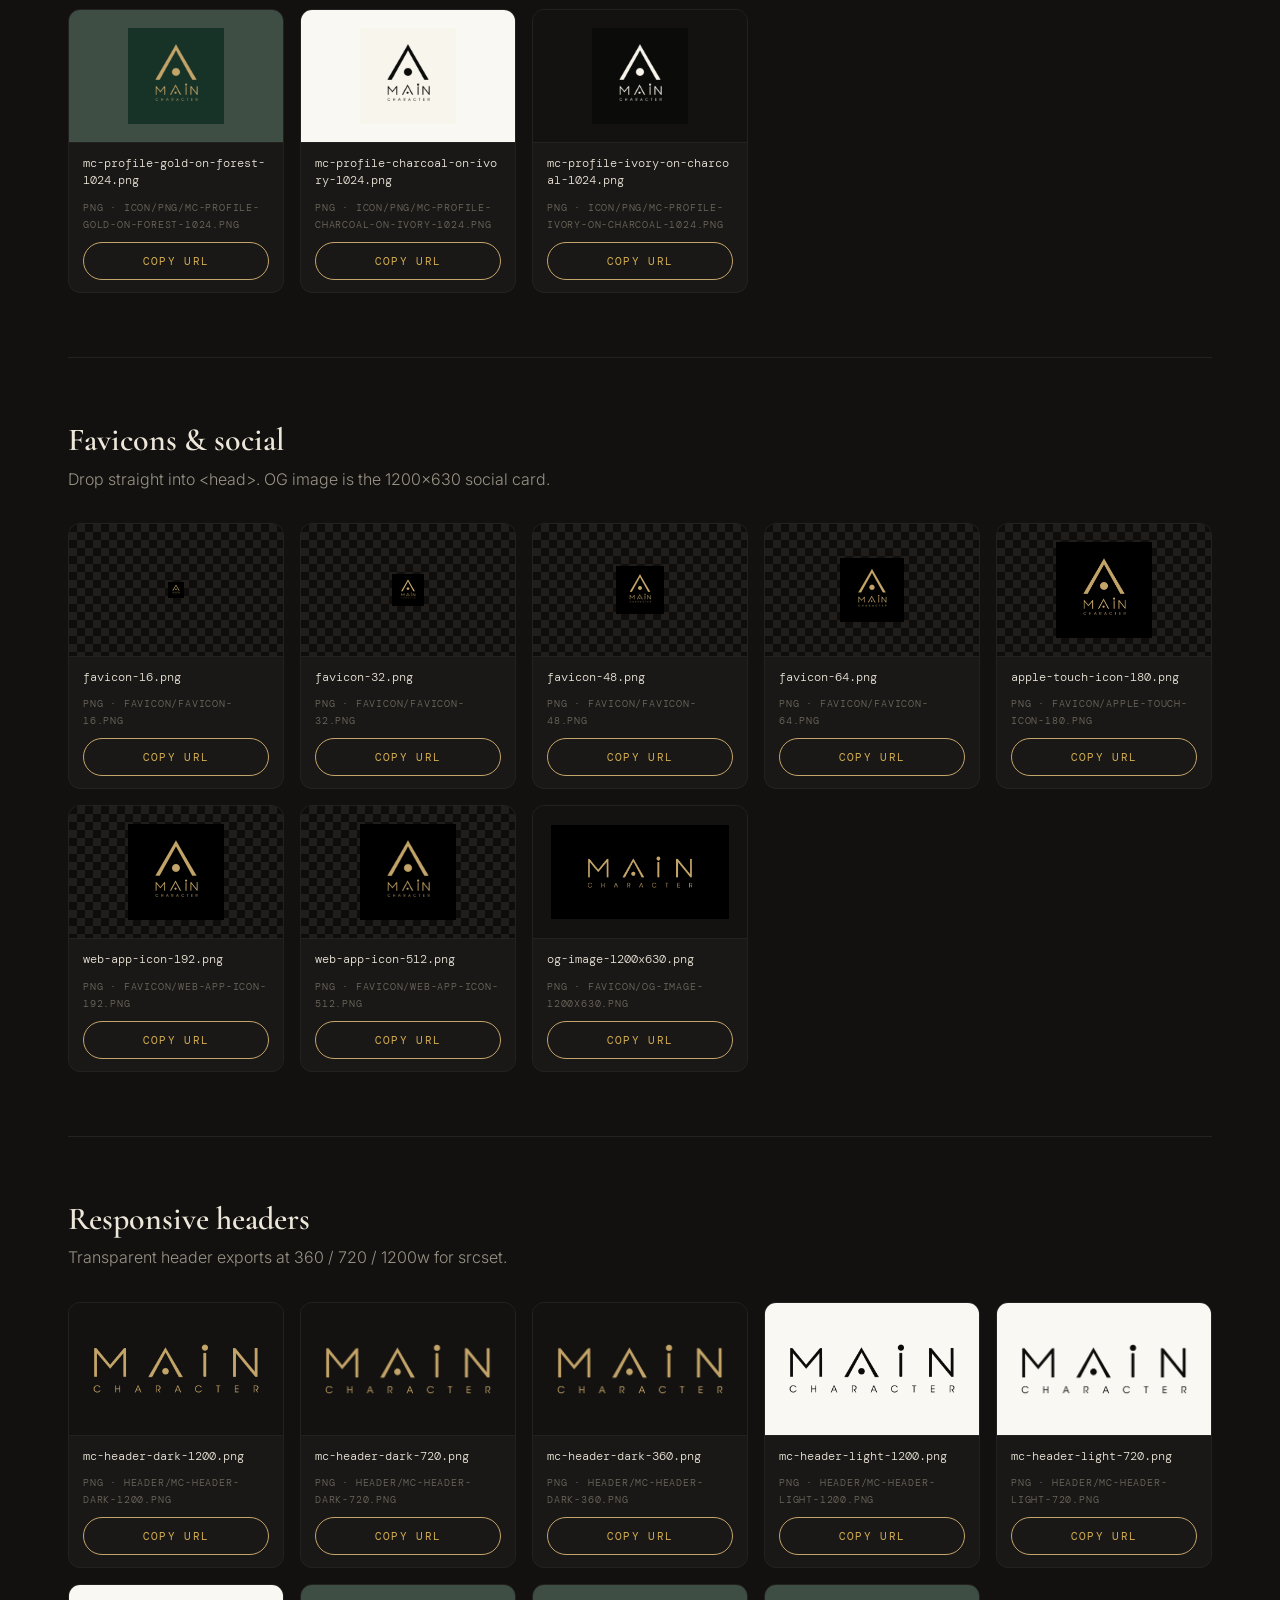
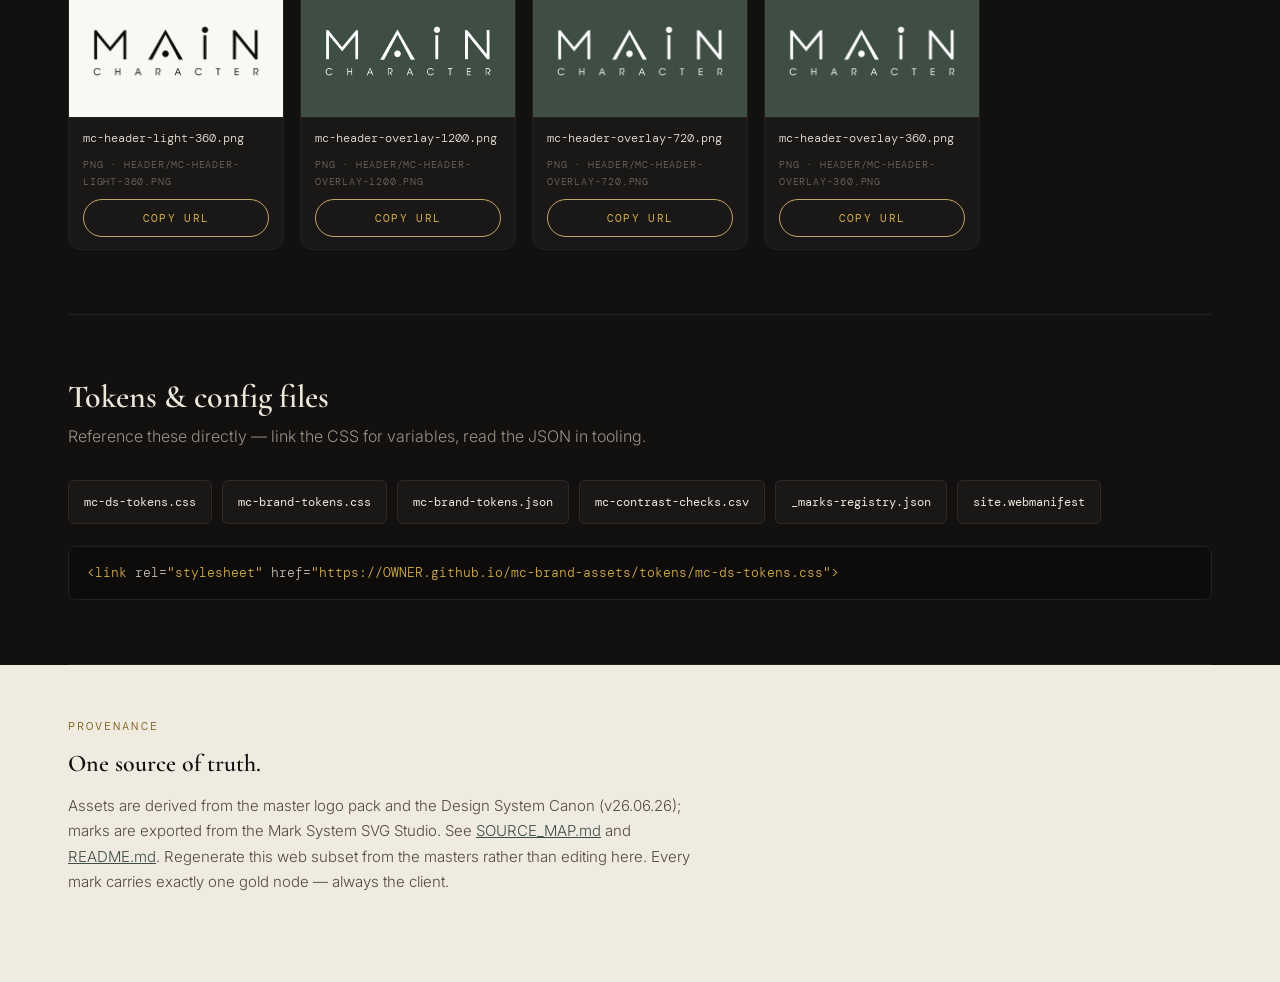
==== commit f44a7fb5: "Redesign gallery in DS aesthetic; add mark system + DS tokens - index.html rebuilt in the mAInCharac" ====
--- a/index.html
+++ b/index.html
@@ -4,87 +4,128 @@
 <meta charset="utf-8">
 <meta name="viewport" content="width=device-width, initial-scale=1">
 <title>mAInCharacter — Brand Asset CDN</title>
+<meta name="description" content="Web-ready mAInCharacter brand assets: logos, marks, icons, favicons, headers, and tokens — copy a live URL, paste it into your HTML.">
 <link rel="icon" type="image/png" sizes="32x32" href="favicon/favicon-32.png">
 <link rel="apple-touch-icon" href="favicon/apple-touch-icon-180.png">
 <link rel="preconnect" href="https://fonts.googleapis.com">
 <link rel="preconnect" href="https://fonts.gstatic.com" crossorigin>
-<link href="https://fonts.googleapis.com/css2?family=Cormorant+Garamond:ital,wght@0,500;0,600;1,500&family=DM+Sans:wght@400;500;700&family=DM+Mono:wght@400;500&display=swap" rel="stylesheet">
+<link href="https://fonts.googleapis.com/css2?family=Cormorant+Garamond:ital,wght@0,500;0,600;1,500;1,600&family=Inter:wght@300;400;500;600&family=DM+Mono:wght@400;500&display=swap" rel="stylesheet">
+<link rel="stylesheet" href="tokens/mc-ds-tokens.css">
 <style>
-  :root{
-    --charcoal:#0B0B0A; --ivory:#F8F5EC; --cream:#EFE4C8; --forest:#173327;
-    --gold:#C3A469; --accent:#D4AE50; --muted:#4A463E; --hair:#e2d9c4;
-  }
   *{box-sizing:border-box}
-  body{margin:0;background:var(--ivory);color:var(--charcoal);
-    font-family:"DM Sans",system-ui,sans-serif;font-size:16px;line-height:1.7;
-    -webkit-font-smoothing:antialiased}
-  .wrap{max-width:1080px;margin:0 auto;padding:0 24px}
-  header.hero{background:var(--charcoal);color:var(--ivory);padding:56px 0 44px}
-  .hero h1{font-family:"Cormorant Garamond",serif;font-weight:600;font-size:clamp(34px,5vw,52px);
-    margin:0 0 8px;letter-spacing:.01em}
-  .hero h1 .ai{color:var(--gold)}
-  .hero p{margin:0;max-width:60ch;color:#d8d2c4}
-  .hero .lockup{height:44px;margin-bottom:22px;display:block}
-  .mono{font-family:"DM Mono",ui-monospace,monospace}
-  /* config bar */
-  .cfg{background:var(--forest);color:var(--ivory);padding:16px 0}
-  .cfg .wrap{display:flex;flex-wrap:wrap;gap:14px;align-items:flex-end}
-  .cfg label{display:flex;flex-direction:column;font-size:12px;letter-spacing:.08em;
-    text-transform:uppercase;color:#bcc9be;gap:4px}
-  .cfg input{font-family:"DM Mono",monospace;font-size:14px;padding:7px 10px;border:0;border-radius:5px;
-    background:var(--ivory);color:var(--charcoal);min-width:150px}
-  .cfg .note{font-size:13px;color:#bcc9be;flex-basis:100%;margin:0}
-  .modepick{display:inline-flex;border:1px solid rgba(248,245,236,.3);border-radius:6px;overflow:hidden}
-  .modepick button{font-family:"DM Mono",monospace;font-size:13px;background:transparent;color:var(--ivory);
-    border:0;padding:7px 14px;cursor:pointer}
+  html{scroll-behavior:smooth}
+  body{margin:0;background:var(--charcoal);color:var(--fg);
+    font-family:var(--font-sans);font-weight:300;font-size:16px;line-height:1.7;
+    -webkit-font-smoothing:antialiased;text-rendering:optimizeLegibility}
+  .diplomatic{position:fixed;inset:0 0 auto 0;height:4px;background:var(--diplomatic);z-index:100}
+  .wrap{max-width:1200px;margin:0 auto;padding:0 28px}
+  a{color:var(--gold)}
+  h1,h2,h3{font-family:var(--font-display);font-weight:600;line-height:1.12;margin:0}
+  .eyebrow{font-family:var(--font-mono);font-size:11.5px;letter-spacing:.18em;text-transform:uppercase;
+    color:var(--gold);margin:0 0 14px}
+  .ai{color:var(--gold)}
+
+  /* Hero */
+  header.hero{padding:96px 0 56px;border-bottom:1px solid var(--hairline)}
+  .hero .lock{height:40px;margin-bottom:34px;display:block}
+  .hero h1{font-size:clamp(38px,6vw,68px);letter-spacing:.005em}
+  .hero .lede{font-size:clamp(18px,2.2vw,22px);color:var(--fg-2);max-width:60ch;margin:20px 0 0;font-weight:300}
+  .hero .lede em{font-family:var(--font-display);font-style:italic;color:var(--gold);font-weight:500;font-size:1.06em}
+  .stats{display:flex;flex-wrap:wrap;gap:34px;margin-top:36px}
+  .stat .n{font-family:var(--font-mono);font-size:26px;color:var(--gold);font-weight:500}
+  .stat .l{font-family:var(--font-mono);font-size:11px;letter-spacing:.14em;text-transform:uppercase;color:var(--fg-3)}
+
+  /* Config bar */
+  .cfg{position:sticky;top:4px;z-index:40;background:rgba(18,17,16,.86);backdrop-filter:blur(10px);
+    border-bottom:1px solid var(--hairline)}
+  .cfg .wrap{display:flex;flex-wrap:wrap;gap:16px;align-items:center;padding-top:14px;padding-bottom:14px}
+  .modepick{display:inline-flex;border:1px solid var(--hairline-strong);border-radius:var(--r-pill);overflow:hidden}
+  .modepick button{font-family:var(--font-mono);font-size:11.5px;letter-spacing:.12em;text-transform:uppercase;
+    background:transparent;color:var(--fg-2);border:0;padding:9px 16px;cursor:pointer;min-height:38px}
   .modepick button.on{background:var(--gold);color:var(--charcoal)}
-  section{padding:40px 0;border-bottom:1px solid var(--hair)}
-  section h2{font-family:"Cormorant Garamond",serif;font-weight:600;font-size:30px;margin:0 0 4px}
-  section .sub{margin:0 0 24px;color:var(--muted);max-width:64ch}
-  .grid{display:grid;grid-template-columns:repeat(auto-fill,minmax(220px,1fr));gap:18px}
-  .card{border:1px solid var(--hair);border-radius:10px;overflow:hidden;background:#fff;
-    display:flex;flex-direction:column}
-  .thumb{height:130px;display:flex;align-items:center;justify-content:center;padding:16px;position:relative}
+  .cfg label{display:flex;flex-direction:column;gap:3px;font-family:var(--font-mono);font-size:10px;
+    letter-spacing:.14em;text-transform:uppercase;color:var(--fg-4)}
+  .cfg input{font-family:var(--font-mono);font-size:13px;padding:7px 11px;border:1px solid var(--hairline-strong);
+    border-radius:var(--r-md);background:var(--charcoal-soft);color:var(--fg);min-width:130px}
+  .cfg .note{flex-basis:100%;margin:0;font-family:var(--font-mono);font-size:11px;color:var(--fg-4);letter-spacing:.03em}
+
+  /* Sections */
+  section{padding:64px 0;border-bottom:1px solid var(--hairline)}
+  .sechead{margin-bottom:30px}
+  .sechead h2{font-size:32px}
+  .sechead p{margin:8px 0 0;color:var(--fg-3);max-width:66ch}
+
+  /* Asset grid + cards */
+  .grid{display:grid;grid-template-columns:repeat(auto-fill,minmax(212px,1fr));gap:16px}
+  .card{background:var(--charcoal-soft);border:1px solid var(--hairline);border-radius:var(--r-xl);
+    overflow:hidden;display:flex;flex-direction:column;transition:border-color .15s}
+  .card:hover{border-color:var(--hairline-strong)}
+  .thumb{height:132px;display:flex;align-items:center;justify-content:center;padding:18px}
   .thumb img{max-width:100%;max-height:100%;object-fit:contain}
-  .bg-dark{background:var(--charcoal)}
-  .bg-light{background:var(--ivory)}
-  .bg-cream{background:var(--cream)}
+  .thumb.mark{color:var(--gold)}
+  .thumb.mark svg{width:56px;height:56px}
+  .bg-dark{background:#141210}.bg-light{background:var(--ivory)}.bg-cream{background:var(--cream)}
   .bg-forest{background:var(--forest)}
-  .bg-check{background-color:#fafafa;background-image:
-    linear-gradient(45deg,#e6e6e6 25%,transparent 25%),linear-gradient(-45deg,#e6e6e6 25%,transparent 25%),
-    linear-gradient(45deg,transparent 75%,#e6e6e6 75%),linear-gradient(-45deg,transparent 75%,#e6e6e6 75%);
+  .bg-check{background-color:#0f0d0c;background-image:
+    linear-gradient(45deg,#201d1a 25%,transparent 25%),linear-gradient(-45deg,#201d1a 25%,transparent 25%),
+    linear-gradient(45deg,transparent 75%,#201d1a 75%),linear-gradient(-45deg,transparent 75%,#201d1a 75%);
     background-size:16px 16px;background-position:0 0,0 8px,8px -8px,-8px 0}
-  .meta{padding:11px 13px;border-top:1px solid var(--hair);display:flex;flex-direction:column;gap:8px}
-  .fname{font-family:"DM Mono",monospace;font-size:12px;word-break:break-all;color:var(--charcoal)}
-  .fkind{font-family:"DM Mono",monospace;font-size:11px;color:var(--muted);letter-spacing:.05em}
-  .copy{font-family:"DM Sans",sans-serif;font-size:13px;font-weight:500;cursor:pointer;
-    background:var(--charcoal);color:var(--ivory);border:0;border-radius:6px;padding:8px 10px;
-    transition:background .15s}
-  .copy:hover{background:var(--forest)}
-  .copy.done{background:var(--gold);color:var(--charcoal)}
-  .tokenrow{display:flex;flex-wrap:wrap;gap:10px}
-  .tokenrow a{font-family:"DM Mono",monospace;font-size:13px;text-decoration:none;color:var(--ivory);
-    background:var(--charcoal);padding:9px 14px;border-radius:6px}
-  .tokenrow a:hover{background:var(--forest)}
-  footer{padding:36px 0 60px;color:var(--muted);font-size:14px}
+  .meta{padding:12px 14px;border-top:1px solid var(--hairline);display:flex;flex-direction:column;gap:9px}
+  .fname{font-family:var(--font-mono);font-size:12px;color:var(--fg);word-break:break-all;line-height:1.45}
+  .fkind{font-family:var(--font-mono);font-size:10px;letter-spacing:.08em;text-transform:uppercase;color:var(--fg-4)}
+  .copy{font-family:var(--font-mono);font-size:11px;letter-spacing:.12em;text-transform:uppercase;cursor:pointer;
+    background:transparent;color:var(--gold);border:1px solid var(--gold-deep);border-radius:var(--r-pill);
+    padding:9px 12px;min-height:38px;transition:.15s}
+  .copy:hover{background:var(--gold);color:var(--charcoal);border-color:var(--gold)}
+  .copy.done{background:var(--forest);color:var(--fg);border-color:var(--forest)}
+
+  /* Token swatches */
+  .swatches{display:grid;grid-template-columns:repeat(auto-fill,minmax(150px,1fr));gap:12px}
+  .sw{border:1px solid var(--hairline);border-radius:var(--r-lg);overflow:hidden;background:var(--charcoal-soft)}
+  .sw .chip{height:64px}
+  .sw .txt{padding:10px 12px}
+  .sw .nm{font-family:var(--font-mono);font-size:11px;color:var(--fg);letter-spacing:.02em}
+  .sw .hx{font-family:var(--font-mono);font-size:11px;color:var(--fg-3);text-transform:uppercase}
+  .sw .rl{font-size:11px;color:var(--fg-4);margin-top:3px;line-height:1.4}
+
+  .filerow{display:flex;flex-wrap:wrap;gap:10px;margin-top:6px}
+  .filerow button{font-family:var(--font-mono);font-size:12px;color:var(--fg);background:var(--charcoal-soft);
+    border:1px solid var(--hairline-strong);border-radius:var(--r-md);padding:11px 15px;cursor:pointer;min-height:44px}
+  .filerow button:hover{border-color:var(--gold-deep);color:var(--gold)}
+  pre.snip{background:#0e0c0b;border:1px solid var(--hairline);border-radius:var(--r-lg);padding:16px 18px;
+    font-family:var(--font-mono);font-size:12.5px;color:var(--fg-2);overflow-x:auto;margin:22px 0 0;line-height:1.6}
+  .snip .k{color:var(--gold)}
+
+  /* Footer — cream close, never invert */
+  footer{background:var(--cream);color:#3a352c;border-bottom:0;padding:52px 0 72px}
+  footer .eyebrow{color:var(--gold-text)}
+  footer h3{font-family:var(--font-display);color:var(--ink);font-size:24px;margin-bottom:10px}
+  footer p{max-width:70ch;color:#514a3e;font-size:15px}
   footer a{color:var(--forest)}
-  .snip{background:#fbf8ef;border:1px solid var(--hair);border-radius:8px;padding:14px 16px;
-    font-family:"DM Mono",monospace;font-size:12.5px;overflow-x:auto;white-space:pre;margin:0}
+  @media (max-width:600px){ header.hero{padding:80px 0 44px} section{padding:48px 0} }
 </style>
 </head>
 <body>
+<div class="diplomatic"></div>
 
 <header class="hero">
   <div class="wrap">
-    <img class="lockup" src="logo/mc-logo-gold.svg" alt="mAInCharacter">
-    <h1>m<span class="ai">AI</span>nCharacter — Brand Asset CDN</h1>
-    <p>Every web-ready logo, icon, favicon, header, and token in one place. Pick an asset, copy its live URL, paste it into your HTML. URLs below are computed from wherever this page is published.</p>
+    <img class="lock" src="logo/mc-logo-gold.svg" alt="mAInCharacter">
+    <p class="eyebrow">Brand Asset CDN · v1.0.0</p>
+    <h1>m<span class="ai">AI</span>nCharacter brand assets, <br>served from one place.</h1>
+    <p class="lede">Every web-ready logo, mark, icon, favicon, header, and token — <em>point every surface to a single source.</em> Pick an asset, copy its live URL, paste it into your HTML.</p>
+    <div class="stats">
+      <div class="stat"><div class="n" id="s-total">—</div><div class="l">assets</div></div>
+      <div class="stat"><div class="n">28</div><div class="l">mark system</div></div>
+      <div class="stat"><div class="n">23</div><div class="l">vector lockups</div></div>
+      <div class="stat"><div class="n">2</div><div class="l">CDN routes</div></div>
+    </div>
   </div>
 </header>
 
 <div class="cfg">
   <div class="wrap">
-    <div class="modepick" id="modepick">
+    <div class="modepick" id="modepick" role="tablist" aria-label="URL style">
       <button data-mode="pages" class="on">GitHub Pages</button>
       <button data-mode="jsdelivr">jsDelivr CDN</button>
     </div>
@@ -95,126 +136,178 @@
   </div>
 </div>
 
-<main class="wrap" id="app"></main>
-
-<footer class="wrap">
-  <p>Derived from the master pack — see <a href="SOURCE_MAP.md">SOURCE_MAP.md</a> and <a href="README.md">README.md</a>. The master pack remains the single source of truth.</p>
+<main id="app" class="wrap"></main>
+
+<footer>
+  <div class="wrap">
+    <p class="eyebrow">Provenance</p>
+    <h3>One source of truth.</h3>
+    <p>Assets are derived from the master logo pack and the Design System Canon (v26.06.26); marks are exported from the Mark System SVG Studio. See <a href="SOURCE_MAP.md">SOURCE_MAP.md</a> and <a href="README.md">README.md</a>. Regenerate this web subset from the masters rather than editing here. Every mark carries exactly one gold node — always the client.</p>
+  </div>
 </footer>
 
 <script>
-const ASSETS = [
-  {title:"Primary lockups — SVG", sub:"Horizontal wordmark, vector. Scales crisply at any size. First choice for site headers and email.", items:[
-    {p:"logo/mc-logo-gold.svg", bg:"dark"}, {p:"logo/mc-logo-ivory.svg", bg:"dark"},
-    {p:"logo/mc-logo-white.svg", bg:"dark"}, {p:"logo/mc-logo-charcoal.svg", bg:"light"},
-    {p:"logo/mc-logo-black.svg", bg:"light"} ]},
-  {title:"Primary lockups — PNG @2048w", sub:"Raster fallback with 1× clearspace built in. On-background and transparent variants.", items:[
-    {p:"logo/png/mc-logo-gold-on-black-2048.png", bg:"dark"}, {p:"logo/png/mc-logo-gold-on-charcoal-2048.png", bg:"dark"},
-    {p:"logo/png/mc-logo-gold-on-forest-2048.png", bg:"forest"}, {p:"logo/png/mc-logo-charcoal-on-ivory-2048.png", bg:"light"},
-    {p:"logo/png/mc-logo-charcoal-on-cream-2048.png", bg:"cream"}, {p:"logo/png/mc-logo-ivory-on-charcoal-2048.png", bg:"dark"},
-    {p:"logo/png/mc-logo-gold-transparent-2048.png", bg:"check"}, {p:"logo/png/mc-logo-charcoal-transparent-2048.png", bg:"check"},
-    {p:"logo/png/mc-logo-ivory-transparent-2048.png", bg:"check"}, {p:"logo/png/mc-logo-black-transparent-2048.png", bg:"check"},
-    {p:"logo/png/mc-logo-white-transparent-2048.png", bg:"check"} ]},
-  {title:"Wordmark components — SVG", sub:"The mAIn and CHARACTER halves for custom typographic layouts.", items:[
-    {p:"wordmark/mc-wordmark-main-gold.svg", bg:"dark"}, {p:"wordmark/mc-wordmark-main-charcoal.svg", bg:"light"},
-    {p:"wordmark/mc-wordmark-main-ivory.svg", bg:"dark"}, {p:"wordmark/mc-wordmark-main-black.svg", bg:"light"},
-    {p:"wordmark/mc-wordmark-main-white.svg", bg:"dark"},
-    {p:"wordmark/mc-wordmark-character-gold.svg", bg:"dark"}, {p:"wordmark/mc-wordmark-character-charcoal.svg", bg:"light"},
-    {p:"wordmark/mc-wordmark-character-ivory.svg", bg:"dark"}, {p:"wordmark/mc-wordmark-character-black.svg", bg:"light"},
-    {p:"wordmark/mc-wordmark-character-white.svg", bg:"dark"} ]},
-  {title:"Icon — A-dot & stacked (SVG)", sub:"Square symbol for app icons and large-size favicons.", items:[
-    {p:"icon/mc-icon-gold.svg", bg:"dark"}, {p:"icon/mc-icon-ivory.svg", bg:"dark"}, {p:"icon/mc-icon-white.svg", bg:"dark"},
-    {p:"icon/mc-icon-charcoal.svg", bg:"light"}, {p:"icon/mc-icon-black.svg", bg:"light"},
-    {p:"icon/mc-icon-stacked-gold.svg", bg:"dark"}, {p:"icon/mc-icon-stacked-ivory.svg", bg:"dark"}, {p:"icon/mc-icon-stacked-white.svg", bg:"dark"} ]},
-  {title:"Icon — PNG", sub:"On-background @1024, transparent @2048, small 128/256/512, and circle-safe profile crops.", items:[
-    {p:"icon/png/mc-icon-gold-on-black-1024.png", bg:"dark"}, {p:"icon/png/mc-icon-gold-on-charcoal-1024.png", bg:"dark"},
-    {p:"icon/png/mc-icon-gold-on-forest-1024.png", bg:"forest"}, {p:"icon/png/mc-icon-charcoal-on-ivory-1024.png", bg:"light"},
-    {p:"icon/png/mc-icon-ivory-on-charcoal-1024.png", bg:"dark"},
-    {p:"icon/png/mc-icon-gold-transparent-2048.png", bg:"check"}, {p:"icon/png/mc-icon-charcoal-transparent-2048.png", bg:"check"},
-    {p:"icon/png/mc-icon-ivory-transparent-2048.png", bg:"check"}, {p:"icon/png/mc-icon-black-transparent-2048.png", bg:"check"},
-    {p:"icon/png/mc-icon-white-transparent-2048.png", bg:"check"},
-    {p:"icon/png/mc-icon-gold-512.png", bg:"check"}, {p:"icon/png/mc-icon-gold-256.png", bg:"check"}, {p:"icon/png/mc-icon-gold-128.png", bg:"check"},
-    {p:"icon/png/mc-icon-charcoal-512.png", bg:"check"}, {p:"icon/png/mc-icon-charcoal-256.png", bg:"check"}, {p:"icon/png/mc-icon-charcoal-128.png", bg:"check"},
-    {p:"icon/png/mc-icon-stacked-gold-on-black-1024.png", bg:"dark"}, {p:"icon/png/mc-icon-stacked-gold-transparent-2048.png", bg:"check"},
-    {p:"icon/png/mc-profile-gold-on-black-1024.png", bg:"dark"}, {p:"icon/png/mc-profile-gold-on-charcoal-1024.png", bg:"dark"},
-    {p:"icon/png/mc-profile-gold-on-forest-1024.png", bg:"forest"}, {p:"icon/png/mc-profile-charcoal-on-ivory-1024.png", bg:"light"},
-    {p:"icon/png/mc-profile-ivory-on-charcoal-1024.png", bg:"dark"} ]},
-  {title:"Favicons & social", sub:"Drop straight into <head>. OG image is the 1200×630 social card.", items:[
-    {p:"favicon/favicon-16.png", bg:"check"}, {p:"favicon/favicon-32.png", bg:"check"}, {p:"favicon/favicon-48.png", bg:"check"},
-    {p:"favicon/favicon-64.png", bg:"check"}, {p:"favicon/apple-touch-icon-180.png", bg:"check"},
-    {p:"favicon/web-app-icon-192.png", bg:"check"}, {p:"favicon/web-app-icon-512.png", bg:"check"},
-    {p:"favicon/og-image-1200x630.png", bg:"dark"} ]},
-  {title:"Responsive headers", sub:"Transparent header exports at 360 / 720 / 1200w for srcset.", items:[
-    {p:"header/mc-header-dark-1200.png", bg:"dark"}, {p:"header/mc-header-dark-720.png", bg:"dark"}, {p:"header/mc-header-dark-360.png", bg:"dark"},
-    {p:"header/mc-header-light-1200.png", bg:"light"}, {p:"header/mc-header-light-720.png", bg:"light"}, {p:"header/mc-header-light-360.png", bg:"light"},
-    {p:"header/mc-header-overlay-1200.png", bg:"forest"}, {p:"header/mc-header-overlay-720.png", bg:"forest"}, {p:"header/mc-header-overlay-360.png", bg:"forest"} ]},
+const PALETTE=[
+  {nm:'charcoal',hx:'#121110',rl:'floor · never pure black'},
+  {nm:'charcoal-soft',hx:'#1A1817',rl:'cards'},
+  {nm:'ivory',hx:'#FAF8F3',rl:'light flip / text-on-dark'},
+  {nm:'cream',hx:'#F0EBE1',rl:'footer · hairlines'},
+  {nm:'gold',hx:'#D4AE50',rl:'primary · all the voltage'},
+  {nm:'gold-soft',hx:'#E7C877',rl:'pointing-line ball'},
+  {nm:'gold-deep',hx:'#C3A469',rl:'strokes · filepaths'},
+  {nm:'node',hx:'#C9A227',rl:'the client node in every mark'},
+  {nm:'forest',hx:'#3E4E45',rl:'gain / recommendation'},
+  {nm:'sage',hx:'#5A6D61',rl:'human context'},
+  {nm:'copper',hx:'#C06A40',rl:'evidence variant'},
+  {nm:'gold-text',hx:'#7A6018',rl:'gold on light · labels only'}
 ];
-const TOKENS = ["tokens/mc-brand-tokens.css","tokens/mc-brand-tokens.json","tokens/mc-contrast-checks.csv","site.webmanifest"];
-
-// ---- base URL detection ----
-const owner=document.getElementById('owner'), repo=document.getElementById('repo'), ref=document.getElementById('ref');
-const cfgnote=document.getElementById('cfgnote');
+const ASSETS=[
+  {title:"Primary lockups — SVG",sub:"Horizontal wordmark, vector. First choice for headers, email, docs.",items:[
+    {p:"logo/mc-logo-gold.svg",bg:"dark"},{p:"logo/mc-logo-ivory.svg",bg:"dark"},{p:"logo/mc-logo-white.svg",bg:"dark"},
+    {p:"logo/mc-logo-charcoal.svg",bg:"light"},{p:"logo/mc-logo-black.svg",bg:"light"}]},
+  {title:"Primary lockups — PNG @2048w",sub:"Raster fallback with 1× clearspace built in.",items:[
+    {p:"logo/png/mc-logo-gold-on-black-2048.png",bg:"dark"},{p:"logo/png/mc-logo-gold-on-charcoal-2048.png",bg:"dark"},
+    {p:"logo/png/mc-logo-gold-on-forest-2048.png",bg:"forest"},{p:"logo/png/mc-logo-charcoal-on-ivory-2048.png",bg:"light"},
+    {p:"logo/png/mc-logo-charcoal-on-cream-2048.png",bg:"cream"},{p:"logo/png/mc-logo-ivory-on-charcoal-2048.png",bg:"dark"},
+    {p:"logo/png/mc-logo-gold-transparent-2048.png",bg:"check"},{p:"logo/png/mc-logo-charcoal-transparent-2048.png",bg:"check"},
+    {p:"logo/png/mc-logo-ivory-transparent-2048.png",bg:"check"},{p:"logo/png/mc-logo-black-transparent-2048.png",bg:"check"},
+    {p:"logo/png/mc-logo-white-transparent-2048.png",bg:"check"}]},
+  {title:"Wordmark components — SVG",sub:"The mAIn and CHARACTER halves for custom typographic lockups.",items:[
+    {p:"wordmark/mc-wordmark-main-gold.svg",bg:"dark"},{p:"wordmark/mc-wordmark-main-charcoal.svg",bg:"light"},
+    {p:"wordmark/mc-wordmark-main-ivory.svg",bg:"dark"},{p:"wordmark/mc-wordmark-main-black.svg",bg:"light"},
+    {p:"wordmark/mc-wordmark-main-white.svg",bg:"dark"},
+    {p:"wordmark/mc-wordmark-character-gold.svg",bg:"dark"},{p:"wordmark/mc-wordmark-character-charcoal.svg",bg:"light"},
+    {p:"wordmark/mc-wordmark-character-ivory.svg",bg:"dark"},{p:"wordmark/mc-wordmark-character-black.svg",bg:"light"},
+    {p:"wordmark/mc-wordmark-character-white.svg",bg:"dark"}]},
+  {title:"Icon — A-dot & stacked (SVG)",sub:"Square symbol for app icons and large-size favicons.",items:[
+    {p:"icon/mc-icon-gold.svg",bg:"dark"},{p:"icon/mc-icon-ivory.svg",bg:"dark"},{p:"icon/mc-icon-white.svg",bg:"dark"},
+    {p:"icon/mc-icon-charcoal.svg",bg:"light"},{p:"icon/mc-icon-black.svg",bg:"light"},
+    {p:"icon/mc-icon-stacked-gold.svg",bg:"dark"},{p:"icon/mc-icon-stacked-ivory.svg",bg:"dark"},{p:"icon/mc-icon-stacked-white.svg",bg:"dark"}]},
+  {title:"Icon — PNG",sub:"On-background @1024, transparent @2048, small 128/256/512, circle-safe profiles.",items:[
+    {p:"icon/png/mc-icon-gold-on-black-1024.png",bg:"dark"},{p:"icon/png/mc-icon-gold-on-charcoal-1024.png",bg:"dark"},
+    {p:"icon/png/mc-icon-gold-on-forest-1024.png",bg:"forest"},{p:"icon/png/mc-icon-charcoal-on-ivory-1024.png",bg:"light"},
+    {p:"icon/png/mc-icon-ivory-on-charcoal-1024.png",bg:"dark"},
+    {p:"icon/png/mc-icon-gold-transparent-2048.png",bg:"check"},{p:"icon/png/mc-icon-charcoal-transparent-2048.png",bg:"check"},
+    {p:"icon/png/mc-icon-ivory-transparent-2048.png",bg:"check"},{p:"icon/png/mc-icon-black-transparent-2048.png",bg:"check"},
+    {p:"icon/png/mc-icon-white-transparent-2048.png",bg:"check"},
+    {p:"icon/png/mc-icon-gold-512.png",bg:"check"},{p:"icon/png/mc-icon-gold-256.png",bg:"check"},{p:"icon/png/mc-icon-gold-128.png",bg:"check"},
+    {p:"icon/png/mc-icon-charcoal-512.png",bg:"check"},{p:"icon/png/mc-icon-charcoal-256.png",bg:"check"},{p:"icon/png/mc-icon-charcoal-128.png",bg:"check"},
+    {p:"icon/png/mc-icon-stacked-gold-on-black-1024.png",bg:"dark"},{p:"icon/png/mc-icon-stacked-gold-transparent-2048.png",bg:"check"},
+    {p:"icon/png/mc-profile-gold-on-black-1024.png",bg:"dark"},{p:"icon/png/mc-profile-gold-on-charcoal-1024.png",bg:"dark"},
+    {p:"icon/png/mc-profile-gold-on-forest-1024.png",bg:"forest"},{p:"icon/png/mc-profile-charcoal-on-ivory-1024.png",bg:"light"},
+    {p:"icon/png/mc-profile-ivory-on-charcoal-1024.png",bg:"dark"}]},
+  {title:"Favicons & social",sub:"Drop straight into &lt;head&gt;. OG image is the 1200×630 social card.",items:[
+    {p:"favicon/favicon-16.png",bg:"check"},{p:"favicon/favicon-32.png",bg:"check"},{p:"favicon/favicon-48.png",bg:"check"},
+    {p:"favicon/favicon-64.png",bg:"check"},{p:"favicon/apple-touch-icon-180.png",bg:"check"},
+    {p:"favicon/web-app-icon-192.png",bg:"check"},{p:"favicon/web-app-icon-512.png",bg:"check"},{p:"favicon/og-image-1200x630.png",bg:"dark"}]},
+  {title:"Responsive headers",sub:"Transparent header exports at 360 / 720 / 1200w for srcset.",items:[
+    {p:"header/mc-header-dark-1200.png",bg:"dark"},{p:"header/mc-header-dark-720.png",bg:"dark"},{p:"header/mc-header-dark-360.png",bg:"dark"},
+    {p:"header/mc-header-light-1200.png",bg:"light"},{p:"header/mc-header-light-720.png",bg:"light"},{p:"header/mc-header-light-360.png",bg:"light"},
+    {p:"header/mc-header-overlay-1200.png",bg:"forest"},{p:"header/mc-header-overlay-720.png",bg:"forest"},{p:"header/mc-header-overlay-360.png",bg:"forest"}]}
+];
+const MARKS=[
+  {group:"Arc-stage marks",items:["mc-mark-a-dot","mc-mark-initial-consultation","mc-mark-compass","mc-mark-arc","mc-mark-counsel","mc-mark-charter","mc-mark-legacy","mc-mark-mc-arrow"]},
+  {group:"Segment & nav marks",items:["mc-mark-organization-leaders","mc-mark-business-services-leaders","mc-mark-entrepreneur","mc-mark-discovery","mc-mark-elevate","mc-mark-reinvent","mc-mark-ai-workflow-setup","mc-mark-coach-exchange","mc-mark-developer-marketplace","mc-mark-fund","mc-mark-b2b-siaas","mc-mark-b2c-software","mc-mark-workshops-and-courses","mc-mark-modelling-workshop","mc-mark-intelligence-engine"]},
+  {group:"Seals & networks",items:["mc-mark-board-of-experts","mc-mark-quiet-network","mc-mark-sovereign-data","mc-mark-vetted-by-maincharacter","mc-mark-covenant-seal"]}
+];
+const TOKENS=["tokens/mc-ds-tokens.css","tokens/mc-brand-tokens.css","tokens/mc-brand-tokens.json","tokens/mc-contrast-checks.csv","marks/_marks-registry.json","site.webmanifest"];
+
+const owner=document.getElementById('owner'),repo=document.getElementById('repo'),ref=document.getElementById('ref'),cfgnote=document.getElementById('cfgnote');
 let mode="pages";
 (function detect(){
-  const h=location.hostname, parts=location.pathname.split('/').filter(Boolean);
-  if(h.endsWith('github.io')){ owner.value=h.split('.')[0]; if(parts.length) repo.value=parts[0];
-    cfgnote.textContent="Detected from this Pages URL. Copy buttons give live, working links."; }
-  else { cfgnote.textContent="Opened locally — set owner to preview the exact GitHub URLs. (Copy still works once published.)"; }
+  const h=location.hostname,parts=location.pathname.split('/').filter(Boolean);
+  if(h.endsWith('github.io')){owner.value=h.split('.')[0];if(parts.length)repo.value=parts[0];
+    cfgnote.textContent="Detected from this Pages URL — copy buttons give live, working links.";}
+  else if(h==='localhost'||h==='127.0.0.1'){cfgnote.textContent="Local preview — set owner to see the exact GitHub URLs the buttons will emit.";}
+  else{cfgnote.textContent="Set owner to preview the exact GitHub URLs.";}
 })();
-function baseFor(path){
-  const o=owner.value.trim()||"OWNER", r=repo.value.trim()||"mc-brand-assets", g=ref.value.trim()||"main";
-  if(mode==="jsdelivr") return `https://cdn.jsdelivr.net/gh/${o}/${r}@${g}/${path}`;
-  return `https://${o}.github.io/${r}/${path}`;
+function baseFor(p){
+  const o=owner.value.trim()||"OWNER",r=repo.value.trim()||"mc-brand-assets",g=ref.value.trim()||"main";
+  return mode==="jsdelivr"?`https://cdn.jsdelivr.net/gh/${o}/${r}@${g}/${p}`:`https://${o}.github.io/${r}/${p}`;
 }
+async function copyURL(btn,p){const url=baseFor(p);
+  try{await navigator.clipboard.writeText(url);}catch(e){prompt("Copy this URL:",url);}
+  const t=btn.textContent;btn.textContent="Copied ✓";btn.classList.add('done');
+  setTimeout(()=>{btn.textContent=t;btn.classList.remove('done');},1400);}
+
+function updateSnip(){const pre=document.getElementById('snip');if(pre)
+  pre.innerHTML=`<span class="k">&lt;link</span> rel=<span class="k">"stylesheet"</span> href=<span class="k">"${baseFor('tokens/mc-ds-tokens.css')}"</span><span class="k">&gt;</span>`;}
 document.querySelectorAll('#modepick button').forEach(b=>b.onclick=()=>{
-  mode=b.dataset.mode;
-  document.querySelectorAll('#modepick button').forEach(x=>x.classList.toggle('on',x===b));
-  render();
-});
-[owner,repo,ref].forEach(i=>i.oninput=render);
-
-function card(it){
-  const el=document.createElement('div'); el.className='card';
-  const ext=it.p.split('.').pop().toUpperCase();
-  el.innerHTML=`
-    <div class="thumb bg-${it.bg}"><img loading="lazy" src="${it.p}" alt=""></div>
-    <div class="meta">
-      <span class="fname">${it.p.split('/').pop()}</span>
-      <span class="fkind">${ext} · ${it.p}</span>
-      <button class="copy">Copy URL</button>
-    </div>`;
-  const btn=el.querySelector('.copy');
-  btn.onclick=async()=>{ const url=baseFor(it.p);
-    try{ await navigator.clipboard.writeText(url); }catch(e){ prompt("Copy this URL:", url); }
-    btn.textContent="Copied ✓"; btn.classList.add('done');
-    setTimeout(()=>{btn.textContent="Copy URL"; btn.classList.remove('done');},1400); };
+  mode=b.dataset.mode;document.querySelectorAll('#modepick button').forEach(x=>x.classList.toggle('on',x===b));updateSnip();});
+[owner,repo,ref].forEach(i=>i.oninput=updateSnip);
+
+function assetCard(it){
+  const el=document.createElement('div');el.className='card';
+  const ext=it.p.split('.').pop().toUpperCase(),name=it.p.split('/').pop();
+  el.innerHTML=`<div class="thumb bg-${it.bg}"><img loading="lazy" src="${it.p}" alt=""></div>
+    <div class="meta"><span class="fname">${name}</span><span class="fkind">${ext} · ${it.p}</span>
+    <button class="copy">Copy URL</button></div>`;
+  el.querySelector('.copy').onclick=e=>copyURL(e.target,it.p);
   return el;
 }
-function render(){
-  const app=document.getElementById('app'); app.innerHTML='';
-  ASSETS.forEach(sec=>{
-    const s=document.createElement('section');
-    const h=document.createElement('h2'); h.textContent=sec.title;
-    const p=document.createElement('p'); p.className='sub'; p.textContent=sec.sub;
-    const g=document.createElement('div'); g.className='grid';
-    sec.items.forEach(it=>g.appendChild(card(it)));
-    s.append(h,p,g); app.appendChild(s);
-  });
-  // tokens section
-  const ts=document.createElement('section');
-  ts.innerHTML=`<h2>Tokens & config</h2><p class="sub">Reference these directly — link the CSS for brand variables, or read the JSON in build tooling.</p>`;
-  const row=document.createElement('div'); row.className='tokenrow';
-  TOKENS.forEach(t=>{ const a=document.createElement('a'); a.textContent=t.split('/').pop();
-    a.href="#"; a.onclick=async e=>{e.preventDefault(); const url=baseFor(t);
-      try{await navigator.clipboard.writeText(url);}catch(_){prompt("Copy this URL:",url);}
-      const o=a.textContent; a.textContent="Copied ✓"; setTimeout(()=>a.textContent=o,1400);};
-    row.appendChild(a); });
-  ts.appendChild(row);
-  const snip=document.createElement('pre'); snip.className='snip'; snip.style.marginTop='20px';
-  snip.textContent=`<link rel="stylesheet" href="${baseFor('tokens/mc-brand-tokens.css')}">`;
-  ts.appendChild(snip);
-  document.getElementById('app').appendChild(ts);
+function markCard(slug){
+  const el=document.createElement('div');el.className='card';
+  const p="marks/"+slug+".svg";
+  el.innerHTML=`<div class="thumb mark" data-mark="${p}"></div>
+    <div class="meta"><span class="fname">${slug}.svg</span><span class="fkind" data-label>SVG · currentColor</span>
+    <button class="copy">Copy URL</button></div>`;
+  el.querySelector('.copy').onclick=e=>copyURL(e.target,p);
+  return el;
 }
-render();
+function section(title,sub){const s=document.createElement('section');
+  s.innerHTML=`<div class="sechead"><h2>${title}</h2><p>${sub}</p></div>`;return s;}
+
+const app=document.getElementById('app');
+
+// Tokens / swatches
+(function(){const s=section("Design tokens","Two canvases, one accent, two voices. Style against tokens — never guess hexes. Link mc-ds-tokens.css for the live web values.");
+  const g=document.createElement('div');g.className='swatches';
+  PALETTE.forEach(c=>{const d=document.createElement('div');d.className='sw';
+    const dark=['ivory','cream','gold','gold-soft'].includes(c.nm);
+    d.innerHTML=`<div class="chip" style="background:${c.hx}"></div><div class="txt"><div class="nm">--${c.nm}</div><div class="hx">${c.hx}</div><div class="rl">${c.rl}</div></div>`;
+    g.appendChild(d);});
+  s.appendChild(g);app.appendChild(s);})();
+
+// Mark system
+(function(){const s=section("The mark system","Line-geometry marks, 24–32px viewBox, stroke 1.6, round caps. Every mark carries exactly one gold node — always the client. SVGs use <code style='font-family:var(--font-mono);color:var(--gold-soft)'>currentColor</code>, so they take your text color; the node stays gold.");
+  MARKS.forEach(grp=>{
+    const h=document.createElement('p');h.className='eyebrow';h.style.margin='26px 0 12px';h.textContent=grp.group;
+    s.appendChild(h);
+    const g=document.createElement('div');g.className='grid';
+    grp.items.forEach(slug=>g.appendChild(markCard(slug)));
+    s.appendChild(g);});
+  app.appendChild(s);})();
+
+// Asset sections
+ASSETS.forEach(sec=>{const s=section(sec.title,sec.sub);
+  const g=document.createElement('div');g.className='grid';
+  sec.items.forEach(it=>g.appendChild(assetCard(it)));
+  s.appendChild(g);app.appendChild(s);});
+
+// Tokens & config files
+(function(){const s=section("Tokens & config files","Reference these directly — link the CSS for variables, read the JSON in tooling.");
+  const row=document.createElement('div');row.className='filerow';
+  TOKENS.forEach(t=>{const b=document.createElement('button');b.textContent=t.split('/').pop();
+    b.onclick=()=>copyURL(b,t);row.appendChild(b);});
+  s.appendChild(row);
+  const pre=document.createElement('pre');pre.className='snip';pre.id='snip';
+  s.appendChild(pre);app.appendChild(s);updateSnip();
+})();
+
+// count
+document.getElementById('s-total').textContent=
+  ASSETS.reduce((n,s)=>n+s.items.length,0)+MARKS.reduce((n,g)=>n+g.items.length,0);
+
+// Inline the mark SVGs so currentColor renders in gold
+(async function(){
+  const boxes=[...document.querySelectorAll('.thumb.mark')];
+  for(const box of boxes){
+    try{const r=await fetch(box.dataset.mark);const t=await r.text();box.innerHTML=t;
+      const lbl=box.closest('.card').querySelector('[data-label]');
+      const al=box.querySelector('svg')?.getAttribute('aria-label');if(al&&lbl)lbl.textContent=al+' · SVG';
+    }catch(e){box.textContent='—';}
+  }
+})();
 </script>
 </body>
 </html>
--- a/tokens/mc-ds-tokens.css
+++ b/tokens/mc-ds-tokens.css
@@ -0,0 +1,59 @@
+/* mAInCharacter — Design System tokens (web canon)
+   Source of authority: mC_DesignSystem_Canon_v26.06.26. These are the LIVE
+   web values used by the site, portal, and kits. They differ intentionally
+   from the logo-pack tokens in mc-brand-tokens.css (charcoal #121110 vs
+   #0B0B0A, gold #D4AE50 vs #C3A469). For any web surface, prefer THIS file. */
+:root {
+  /* Canvas / surface — charcoal floor, never pure black */
+  --charcoal:      #121110;   /* floor */
+  --charcoal-soft: #1A1817;   /* cards */
+  --charcoal-2:    #211E1B;
+  --hairline:      #242220;
+  --hairline-strong:#2d2a28;
+  --ivory:         #FAF8F3;   /* light flip */
+  --cream:         #F0EBE1;   /* footer / hairlines */
+  --bone:          #FCFBF7;   /* letter paper */
+  --ink:           #121110;
+
+  /* Gold — all the voltage */
+  --gold:       #D4AE50;      /* primary */
+  --gold-hover: #E5BE60;
+  --gold-press: #C09C40;
+  --gold-soft:  #E7C877;      /* pointing-line ball */
+  --gold-deep:  #C3A469;      /* pointing-line stroke, filepaths */
+  --gold-text:  #7A6018;      /* gold on light — labels only, never body */
+  --node:       #C9A227;      /* the single client node in every mark */
+
+  /* Foreground text on dark */
+  --fg:   #EDE7DA;
+  --fg-2: #C7BFAF;
+  --fg-3: #9A9385;
+  --fg-4: #6E685D;
+  --stone:#8A8170;            /* mark stroke on cream */
+
+  /* Secondary / subject / semantic */
+  --forest:   #3E4E45;
+  --sage:     #5A6D61;
+  --copper:   #C06A40;        /* evidence variant */
+  --obsidian: #A98AEF;        /* reserved for the word "Obsidian" only */
+  --up:       #0ecb81;
+  --down:     #f6465d;
+
+  /* Type — strict role split, never substituted */
+  --font-display: 'Cormorant Garamond', serif;   /* display / headlines / letter body */
+  --font-sans:    'Inter', system-ui, sans-serif;/* body / UI — Light 300 default */
+  --font-mono:    'DM Mono', ui-monospace, monospace; /* eyebrows, labels, stats, IDs */
+
+  /* Radius */
+  --r-sm: 4px; --r-md: 6px; --r-lg: 8px; --r-xl: 12px; /* xl = elevated-card standard */
+  --r-pill: 9999px;
+
+  /* Spacing (4px base) */
+  --pad-card: 24px; --pad-band: 32px; --section: 80px;
+
+  /* Touch-target floor (RATIFIED 2026-07-08) */
+  --touch-min: 44px;
+
+  /* The single signature gradient — 4px diplomatic rule, sticky top */
+  --diplomatic: linear-gradient(90deg, var(--gold), var(--sage), var(--forest));
+}
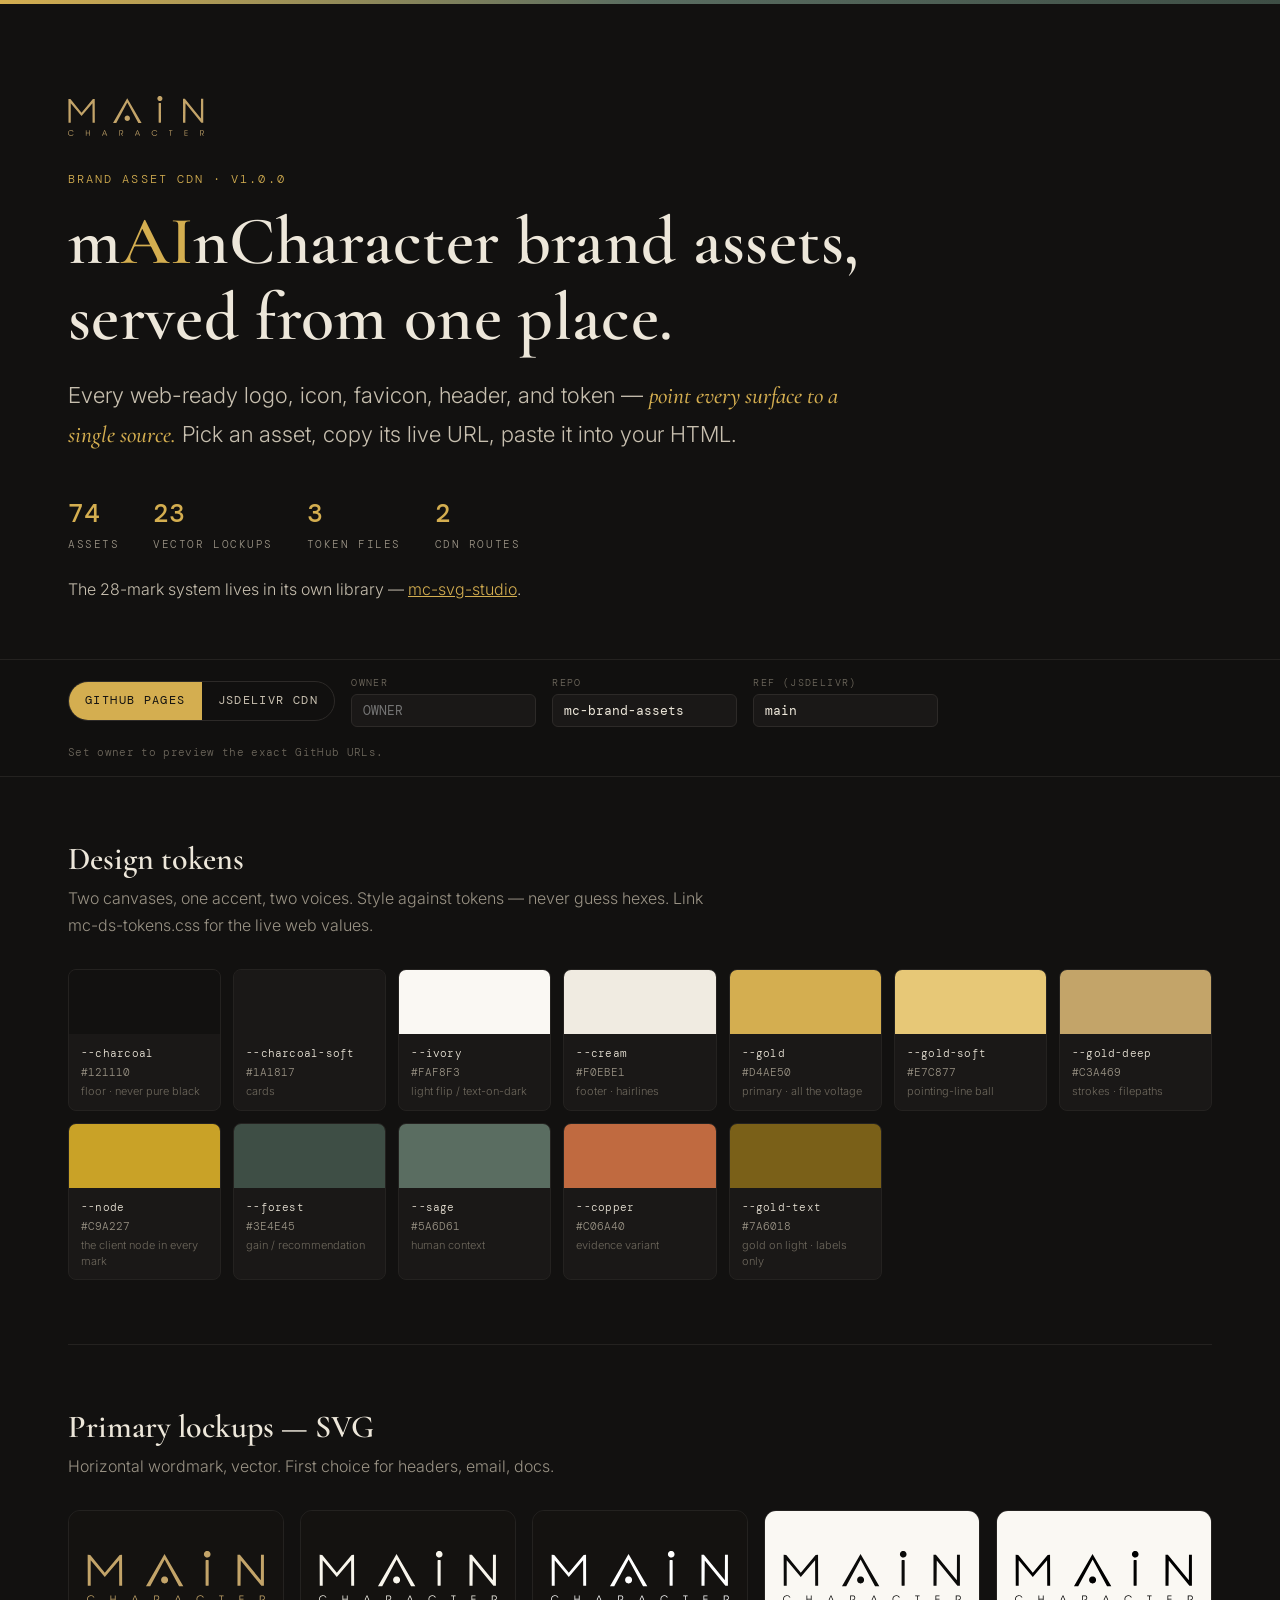
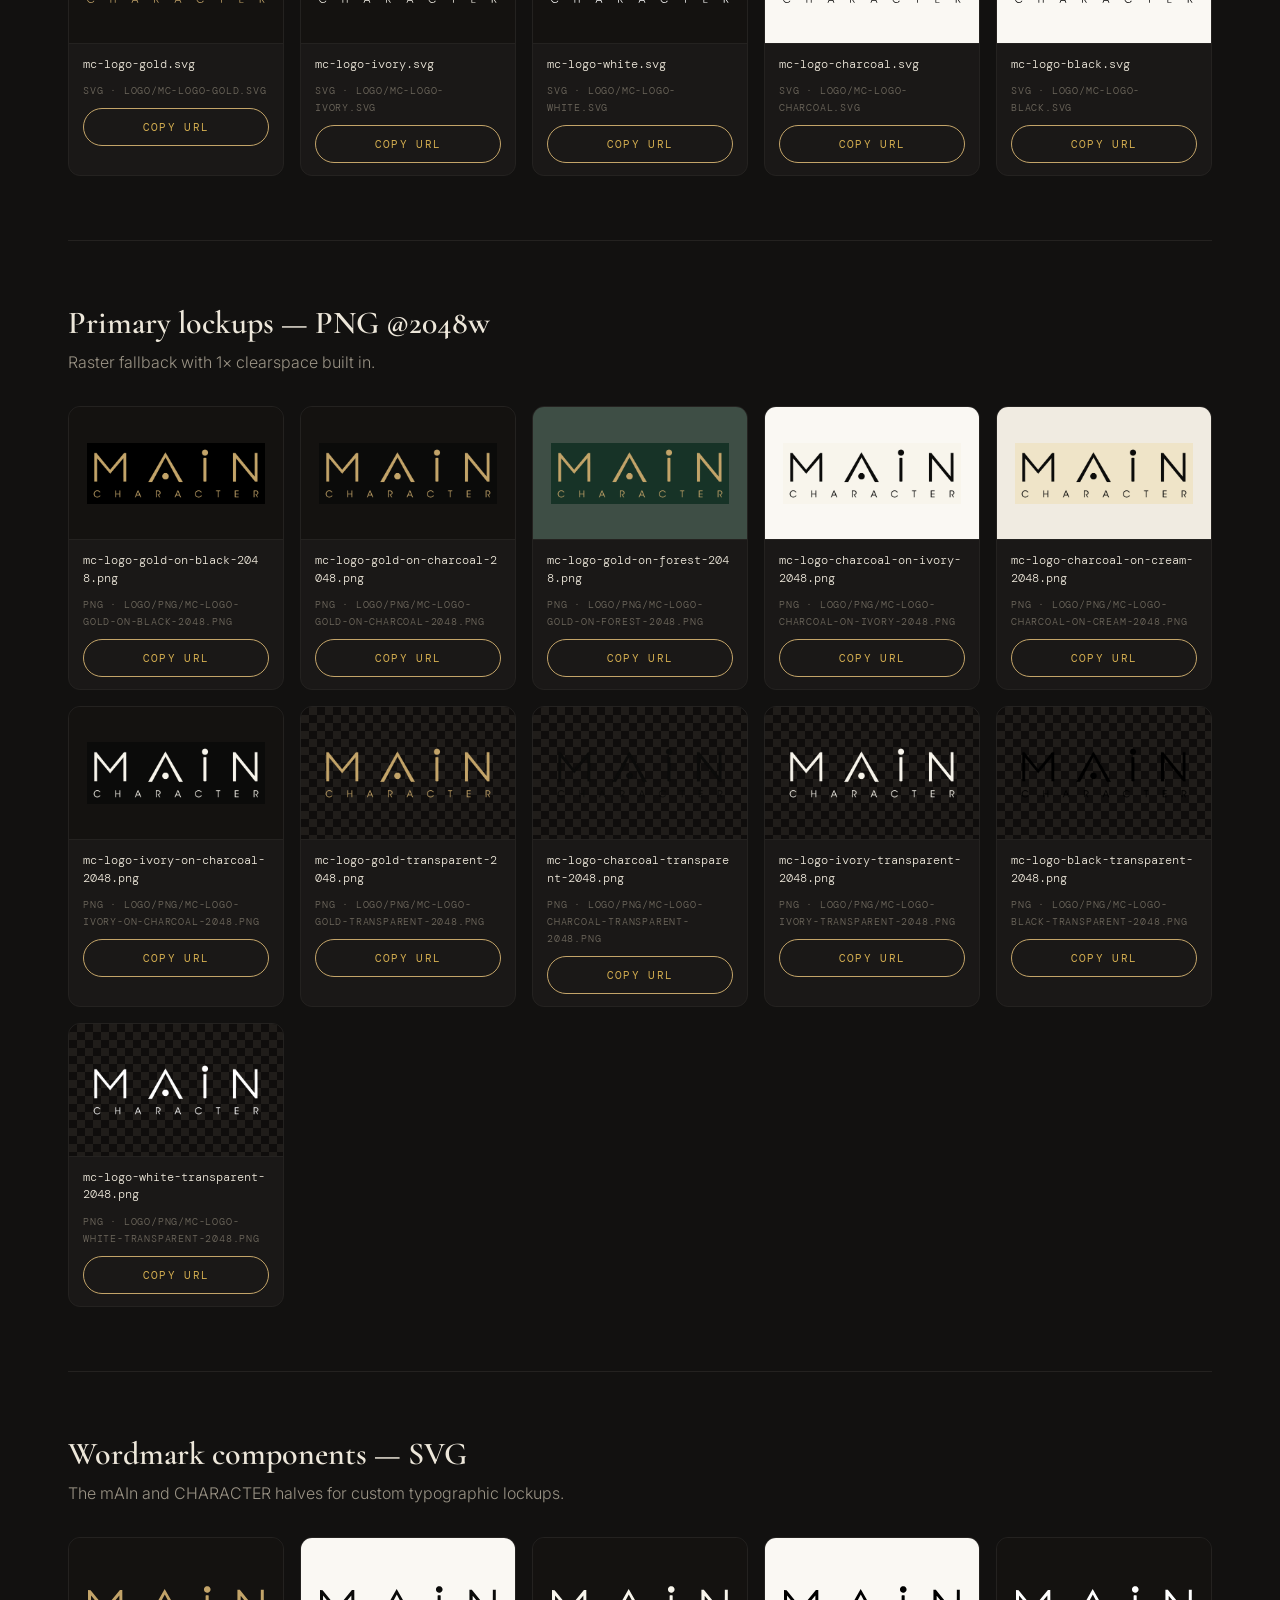
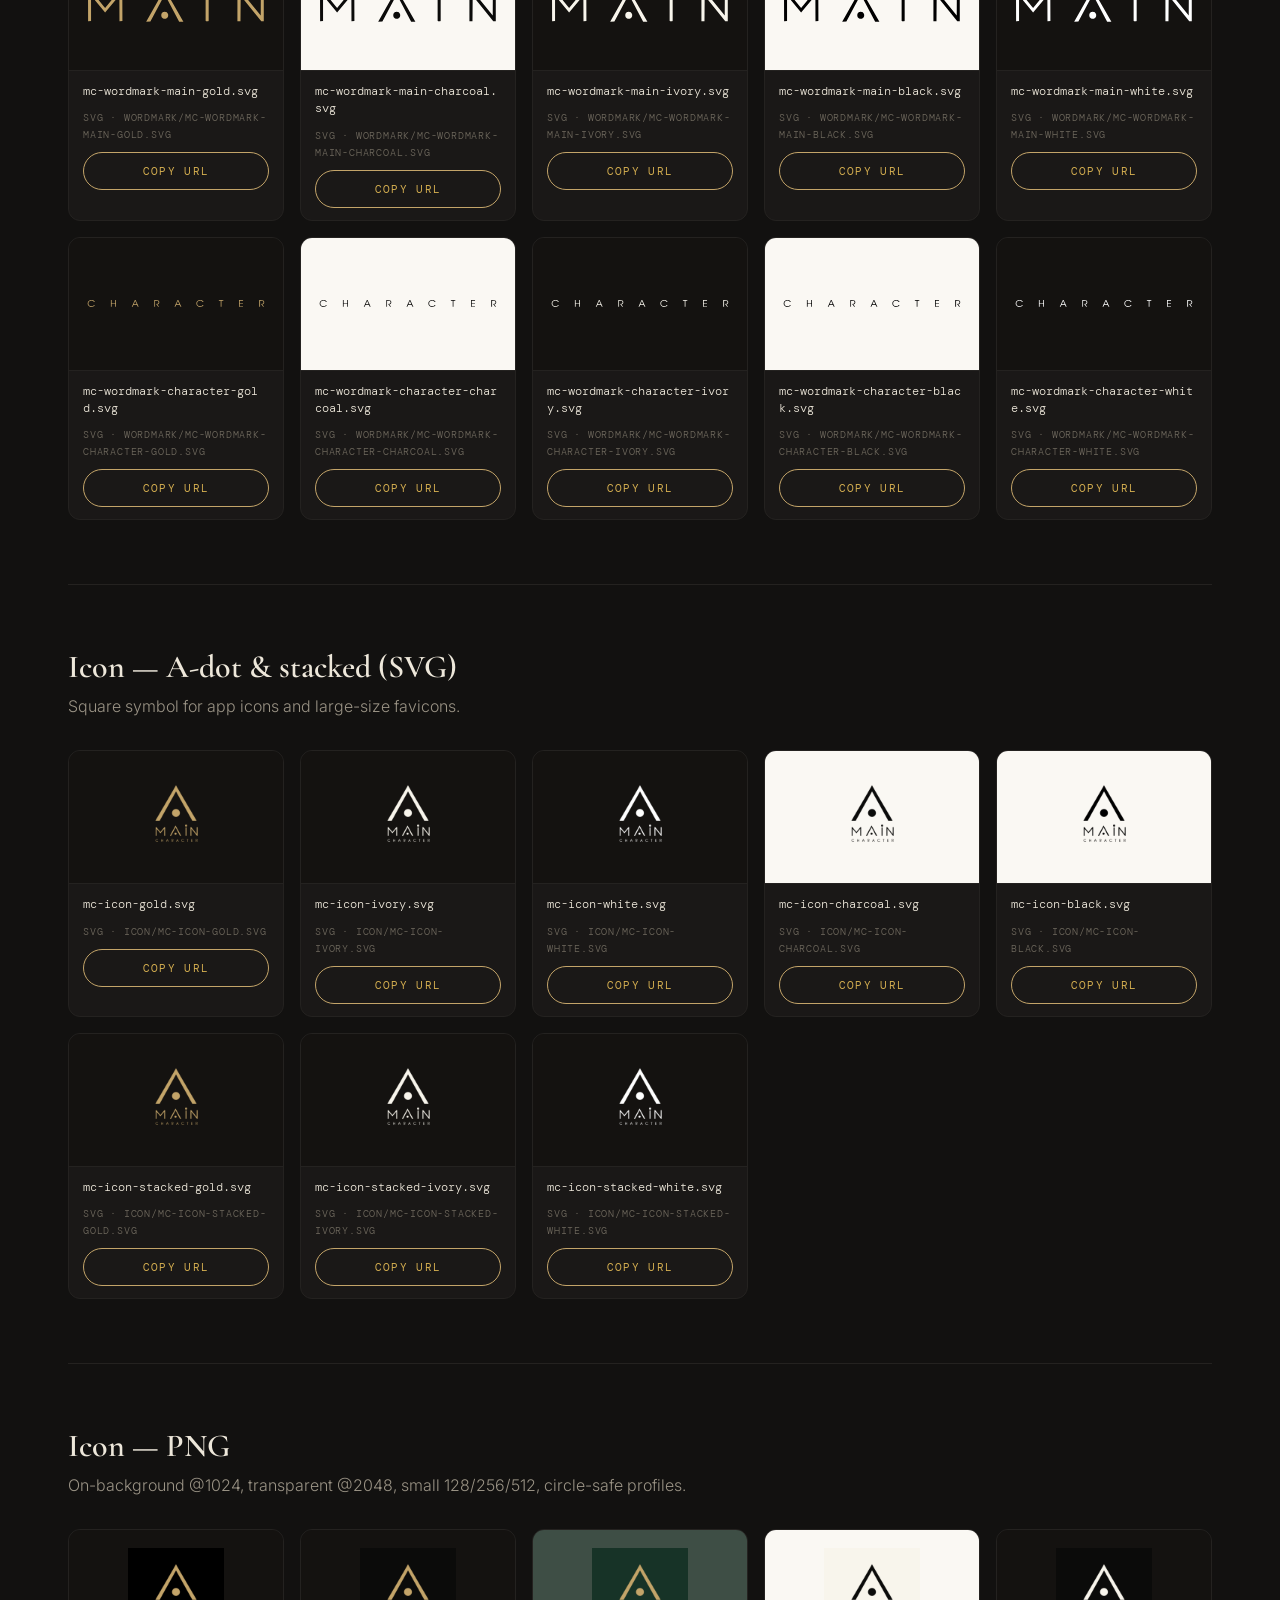
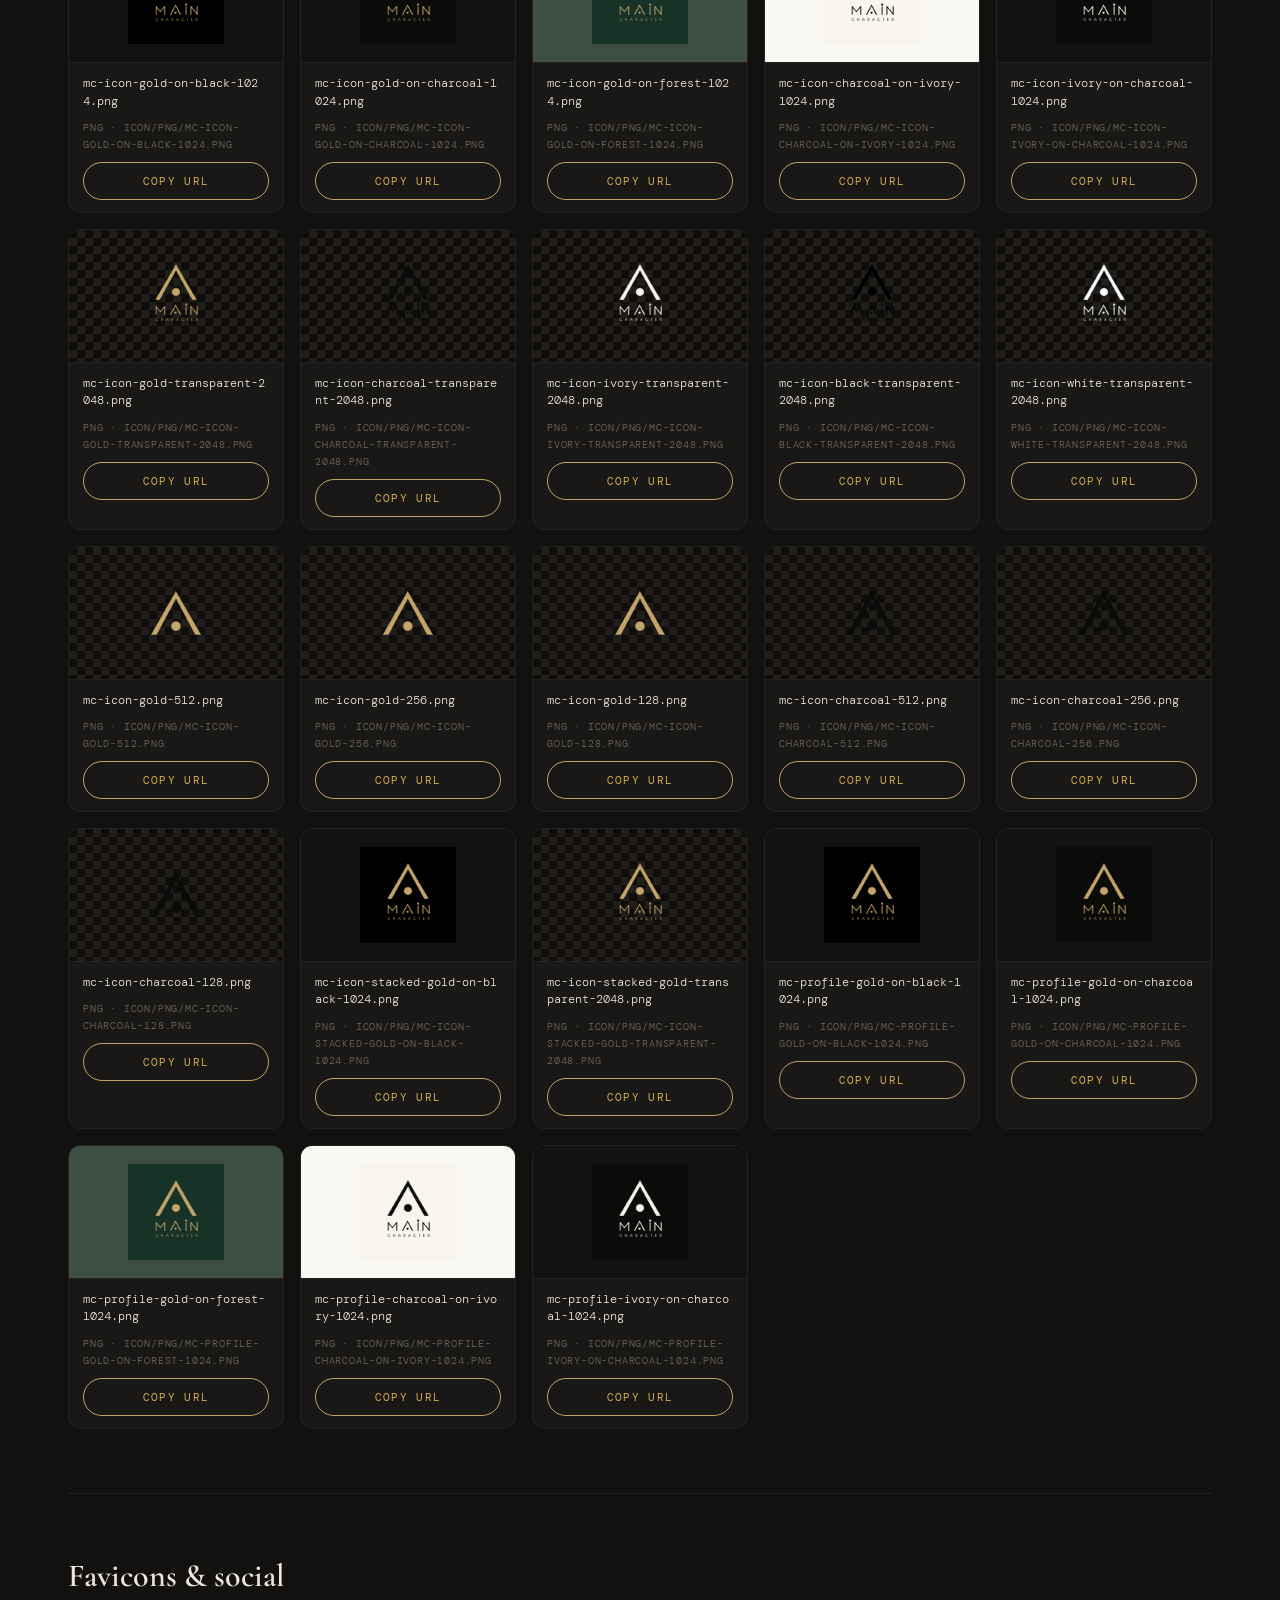
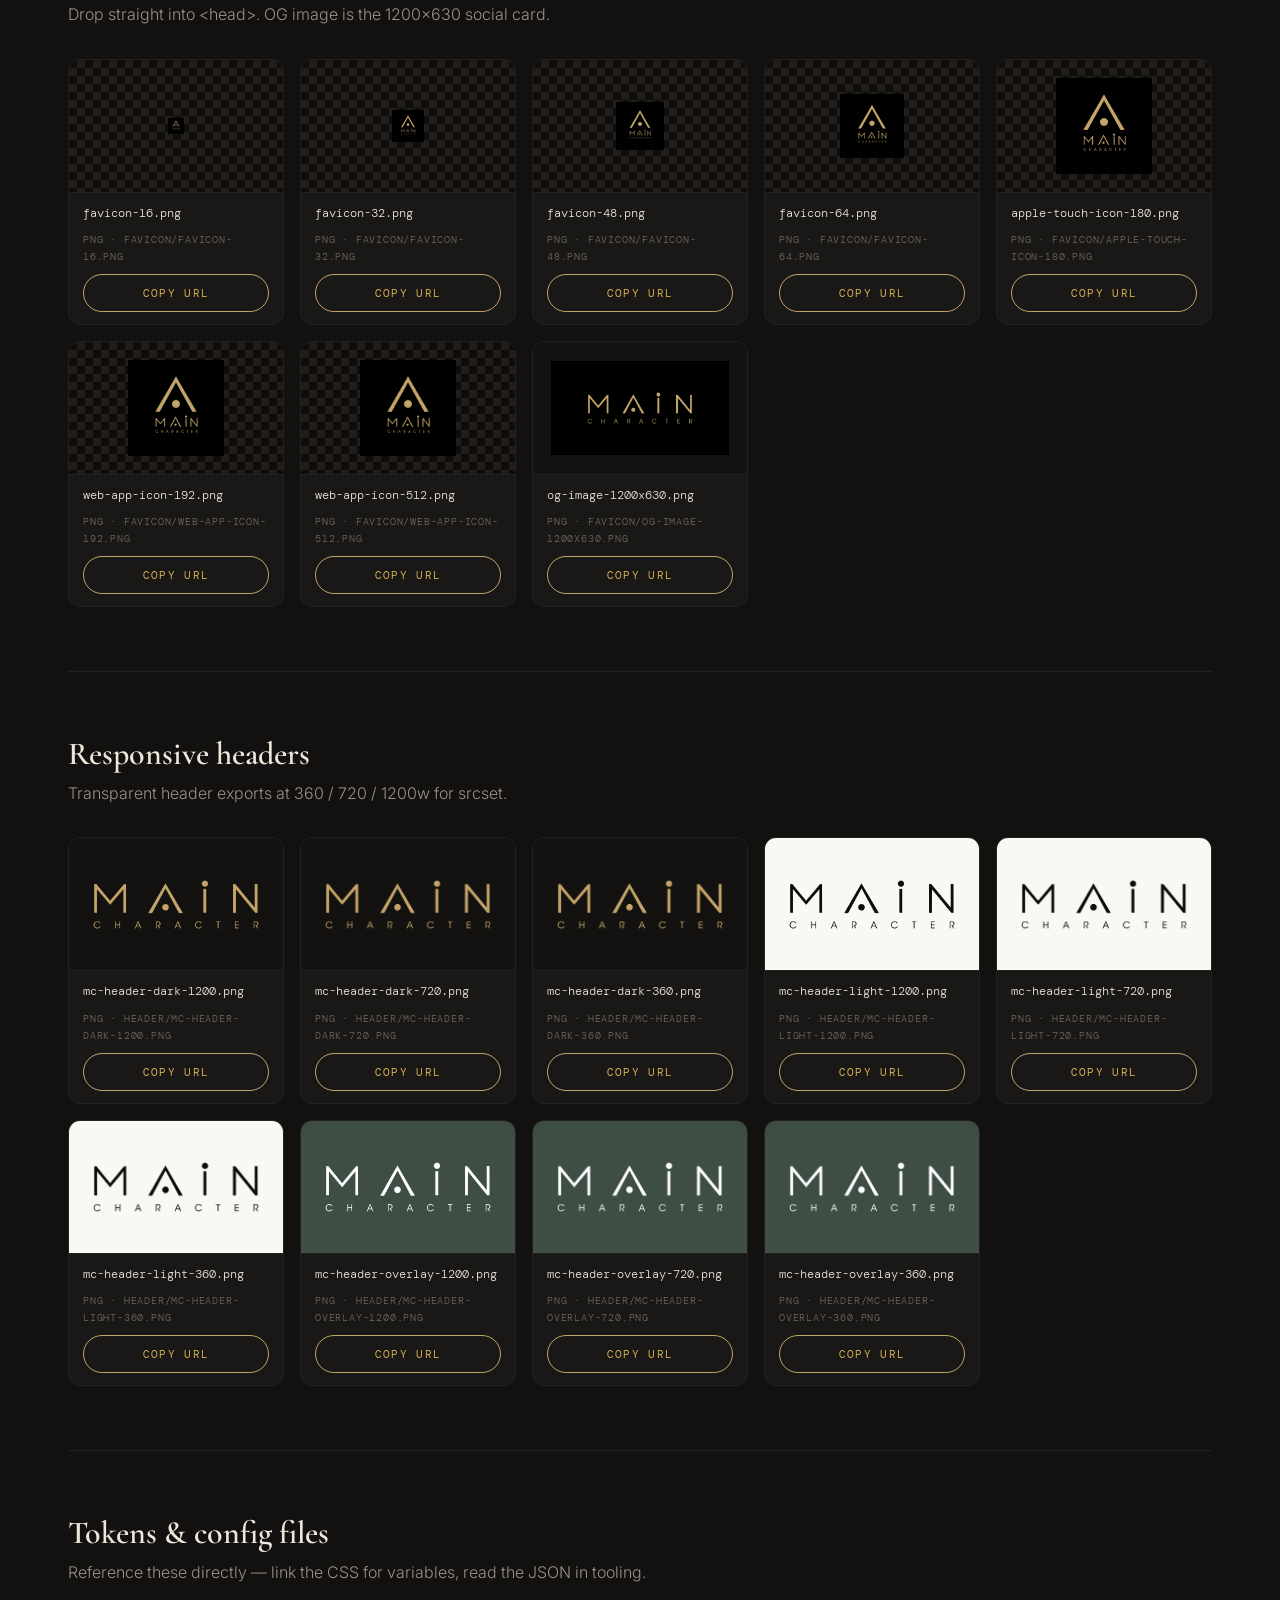
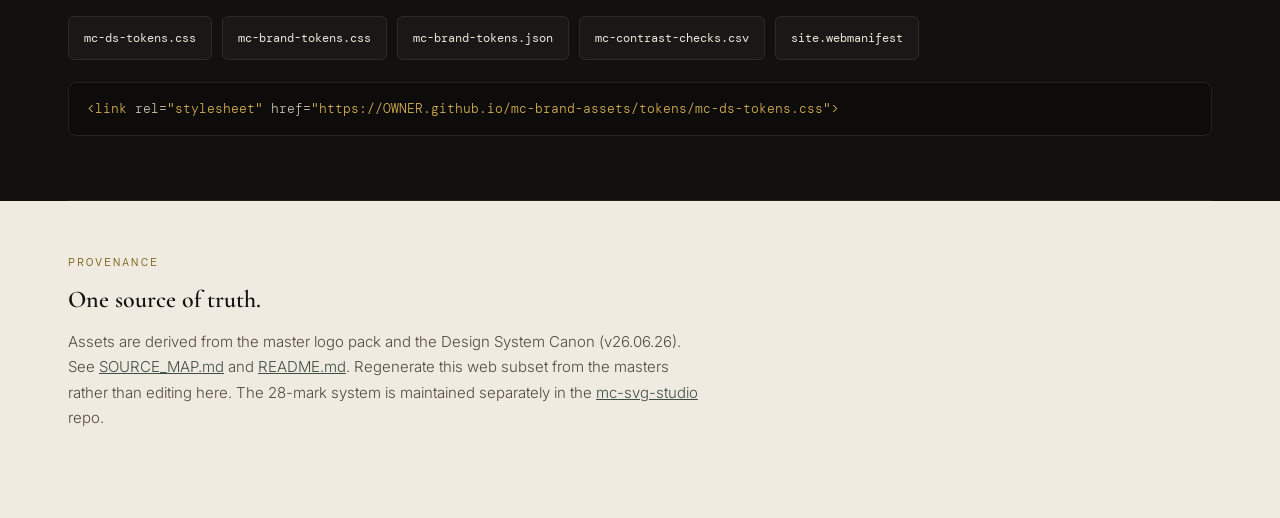
==== commit e6d98d31: "Split mark system into mc-svg-studio; cross-link - remove marks/ from this repo (moved to standalone" ====
--- a/index.html
+++ b/index.html
@@ -62,8 +62,6 @@
   .card:hover{border-color:var(--hairline-strong)}
   .thumb{height:132px;display:flex;align-items:center;justify-content:center;padding:18px}
   .thumb img{max-width:100%;max-height:100%;object-fit:contain}
-  .thumb.mark{color:var(--gold)}
-  .thumb.mark svg{width:56px;height:56px}
   .bg-dark{background:#141210}.bg-light{background:var(--ivory)}.bg-cream{background:var(--cream)}
   .bg-forest{background:var(--forest)}
   .bg-check{background-color:#0f0d0c;background-image:
@@ -113,13 +111,14 @@
     <img class="lock" src="logo/mc-logo-gold.svg" alt="mAInCharacter">
     <p class="eyebrow">Brand Asset CDN · v1.0.0</p>
     <h1>m<span class="ai">AI</span>nCharacter brand assets, <br>served from one place.</h1>
-    <p class="lede">Every web-ready logo, mark, icon, favicon, header, and token — <em>point every surface to a single source.</em> Pick an asset, copy its live URL, paste it into your HTML.</p>
+    <p class="lede">Every web-ready logo, icon, favicon, header, and token — <em>point every surface to a single source.</em> Pick an asset, copy its live URL, paste it into your HTML.</p>
     <div class="stats">
       <div class="stat"><div class="n" id="s-total">—</div><div class="l">assets</div></div>
-      <div class="stat"><div class="n">28</div><div class="l">mark system</div></div>
       <div class="stat"><div class="n">23</div><div class="l">vector lockups</div></div>
+      <div class="stat"><div class="n">3</div><div class="l">token files</div></div>
       <div class="stat"><div class="n">2</div><div class="l">CDN routes</div></div>
     </div>
+    <p class="lede" style="font-size:16px;margin-top:22px">The 28-mark system lives in its own library — <a href="https://github.com/OWNER/mc-svg-studio">mc-svg-studio</a>.</p>
   </div>
 </header>
 
@@ -142,7 +141,7 @@
   <div class="wrap">
     <p class="eyebrow">Provenance</p>
     <h3>One source of truth.</h3>
-    <p>Assets are derived from the master logo pack and the Design System Canon (v26.06.26); marks are exported from the Mark System SVG Studio. See <a href="SOURCE_MAP.md">SOURCE_MAP.md</a> and <a href="README.md">README.md</a>. Regenerate this web subset from the masters rather than editing here. Every mark carries exactly one gold node — always the client.</p>
+    <p>Assets are derived from the master logo pack and the Design System Canon (v26.06.26). See <a href="SOURCE_MAP.md">SOURCE_MAP.md</a> and <a href="README.md">README.md</a>. Regenerate this web subset from the masters rather than editing here. The 28-mark system is maintained separately in the <a href="https://github.com/OWNER/mc-svg-studio">mc-svg-studio</a> repo.</p>
   </div>
 </footer>
 
@@ -205,12 +204,7 @@
     {p:"header/mc-header-light-1200.png",bg:"light"},{p:"header/mc-header-light-720.png",bg:"light"},{p:"header/mc-header-light-360.png",bg:"light"},
     {p:"header/mc-header-overlay-1200.png",bg:"forest"},{p:"header/mc-header-overlay-720.png",bg:"forest"},{p:"header/mc-header-overlay-360.png",bg:"forest"}]}
 ];
-const MARKS=[
-  {group:"Arc-stage marks",items:["mc-mark-a-dot","mc-mark-initial-consultation","mc-mark-compass","mc-mark-arc","mc-mark-counsel","mc-mark-charter","mc-mark-legacy","mc-mark-mc-arrow"]},
-  {group:"Segment & nav marks",items:["mc-mark-organization-leaders","mc-mark-business-services-leaders","mc-mark-entrepreneur","mc-mark-discovery","mc-mark-elevate","mc-mark-reinvent","mc-mark-ai-workflow-setup","mc-mark-coach-exchange","mc-mark-developer-marketplace","mc-mark-fund","mc-mark-b2b-siaas","mc-mark-b2c-software","mc-mark-workshops-and-courses","mc-mark-modelling-workshop","mc-mark-intelligence-engine"]},
-  {group:"Seals & networks",items:["mc-mark-board-of-experts","mc-mark-quiet-network","mc-mark-sovereign-data","mc-mark-vetted-by-maincharacter","mc-mark-covenant-seal"]}
-];
-const TOKENS=["tokens/mc-ds-tokens.css","tokens/mc-brand-tokens.css","tokens/mc-brand-tokens.json","tokens/mc-contrast-checks.csv","marks/_marks-registry.json","site.webmanifest"];
+const TOKENS=["tokens/mc-ds-tokens.css","tokens/mc-brand-tokens.css","tokens/mc-brand-tokens.json","tokens/mc-contrast-checks.csv","site.webmanifest"];
 
 const owner=document.getElementById('owner'),repo=document.getElementById('repo'),ref=document.getElementById('ref'),cfgnote=document.getElementById('cfgnote');
 let mode="pages";
@@ -245,15 +239,6 @@
   el.querySelector('.copy').onclick=e=>copyURL(e.target,it.p);
   return el;
 }
-function markCard(slug){
-  const el=document.createElement('div');el.className='card';
-  const p="marks/"+slug+".svg";
-  el.innerHTML=`<div class="thumb mark" data-mark="${p}"></div>
-    <div class="meta"><span class="fname">${slug}.svg</span><span class="fkind" data-label>SVG · currentColor</span>
-    <button class="copy">Copy URL</button></div>`;
-  el.querySelector('.copy').onclick=e=>copyURL(e.target,p);
-  return el;
-}
 function section(title,sub){const s=document.createElement('section');
   s.innerHTML=`<div class="sechead"><h2>${title}</h2><p>${sub}</p></div>`;return s;}
 
@@ -267,16 +252,6 @@
     d.innerHTML=`<div class="chip" style="background:${c.hx}"></div><div class="txt"><div class="nm">--${c.nm}</div><div class="hx">${c.hx}</div><div class="rl">${c.rl}</div></div>`;
     g.appendChild(d);});
   s.appendChild(g);app.appendChild(s);})();
-
-// Mark system
-(function(){const s=section("The mark system","Line-geometry marks, 24–32px viewBox, stroke 1.6, round caps. Every mark carries exactly one gold node — always the client. SVGs use <code style='font-family:var(--font-mono);color:var(--gold-soft)'>currentColor</code>, so they take your text color; the node stays gold.");
-  MARKS.forEach(grp=>{
-    const h=document.createElement('p');h.className='eyebrow';h.style.margin='26px 0 12px';h.textContent=grp.group;
-    s.appendChild(h);
-    const g=document.createElement('div');g.className='grid';
-    grp.items.forEach(slug=>g.appendChild(markCard(slug)));
-    s.appendChild(g);});
-  app.appendChild(s);})();
 
 // Asset sections
 ASSETS.forEach(sec=>{const s=section(sec.title,sec.sub);
@@ -295,19 +270,7 @@
 })();
 
 // count
-document.getElementById('s-total').textContent=
-  ASSETS.reduce((n,s)=>n+s.items.length,0)+MARKS.reduce((n,g)=>n+g.items.length,0);
-
-// Inline the mark SVGs so currentColor renders in gold
-(async function(){
-  const boxes=[...document.querySelectorAll('.thumb.mark')];
-  for(const box of boxes){
-    try{const r=await fetch(box.dataset.mark);const t=await r.text();box.innerHTML=t;
-      const lbl=box.closest('.card').querySelector('[data-label]');
-      const al=box.querySelector('svg')?.getAttribute('aria-label');if(al&&lbl)lbl.textContent=al+' · SVG';
-    }catch(e){box.textContent='—';}
-  }
-})();
+document.getElementById('s-total').textContent=ASSETS.reduce((n,s)=>n+s.items.length,0);
 </script>
 </body>
 </html>
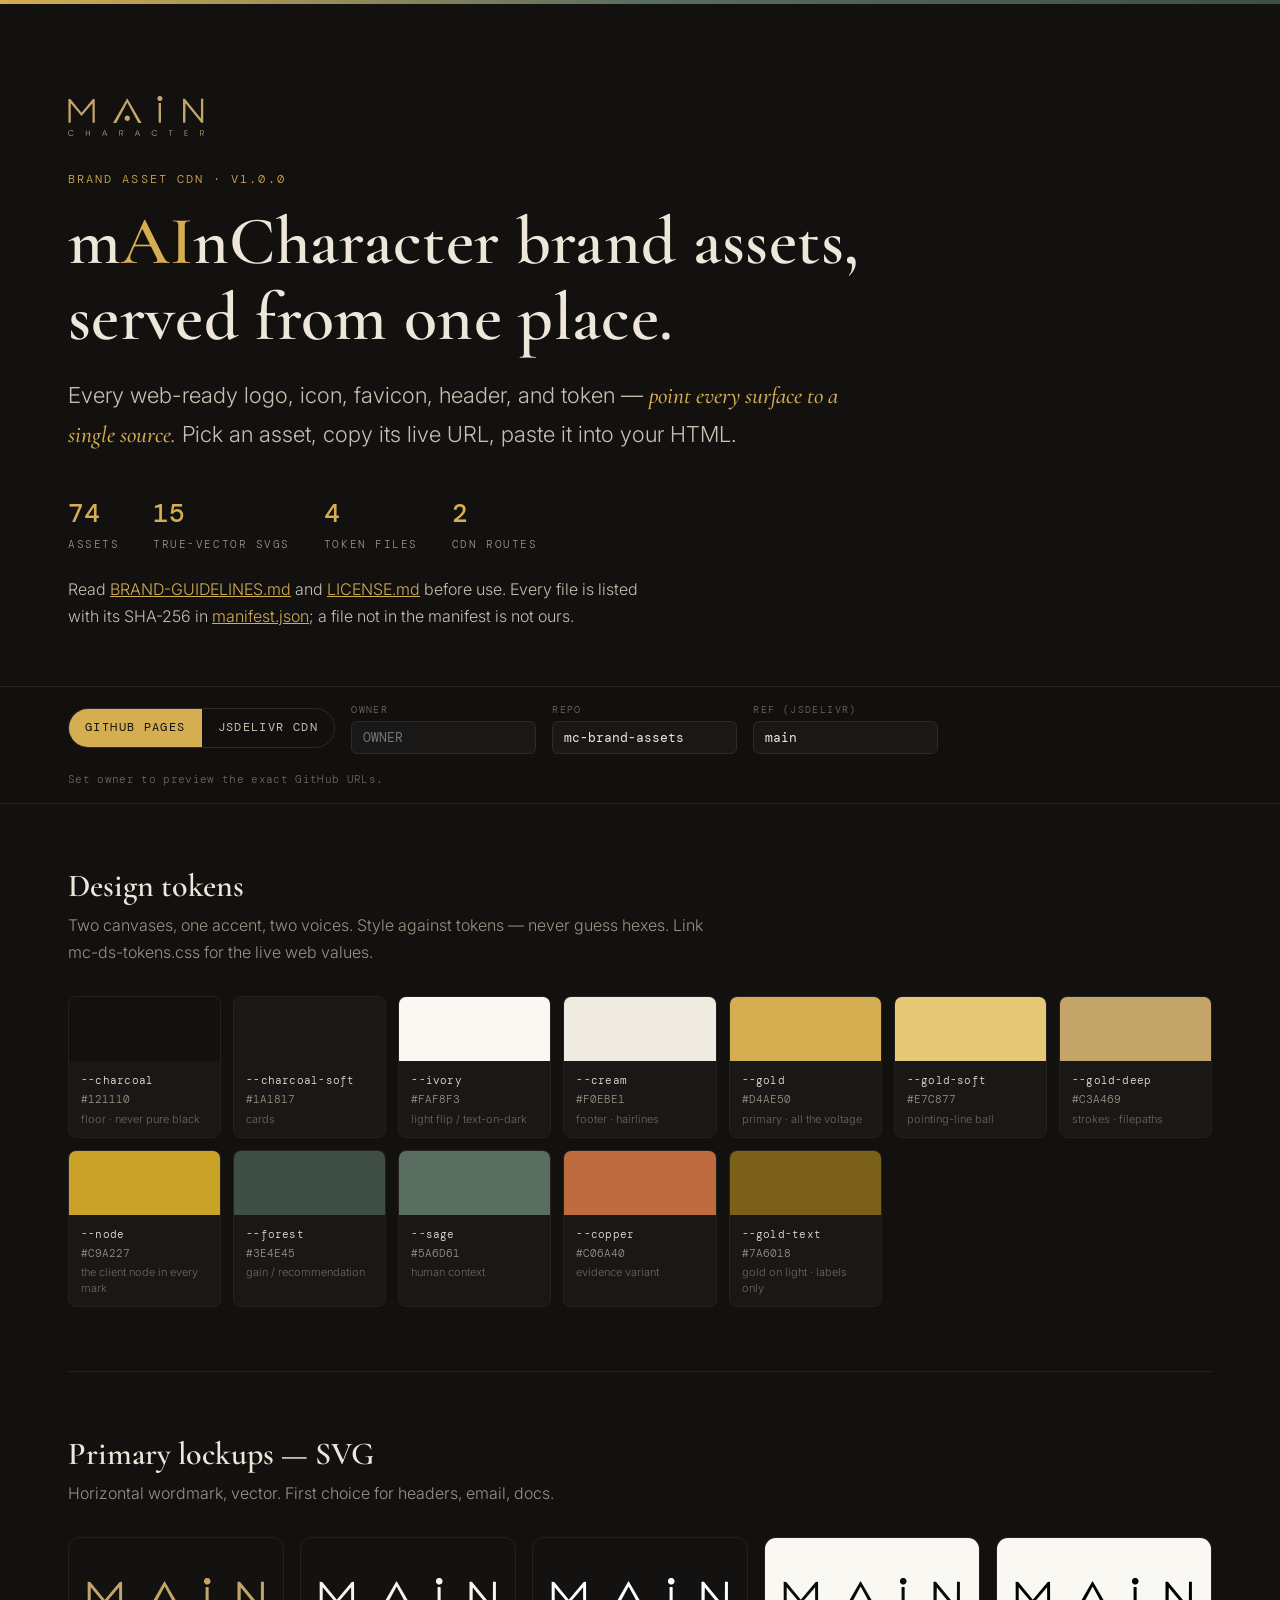
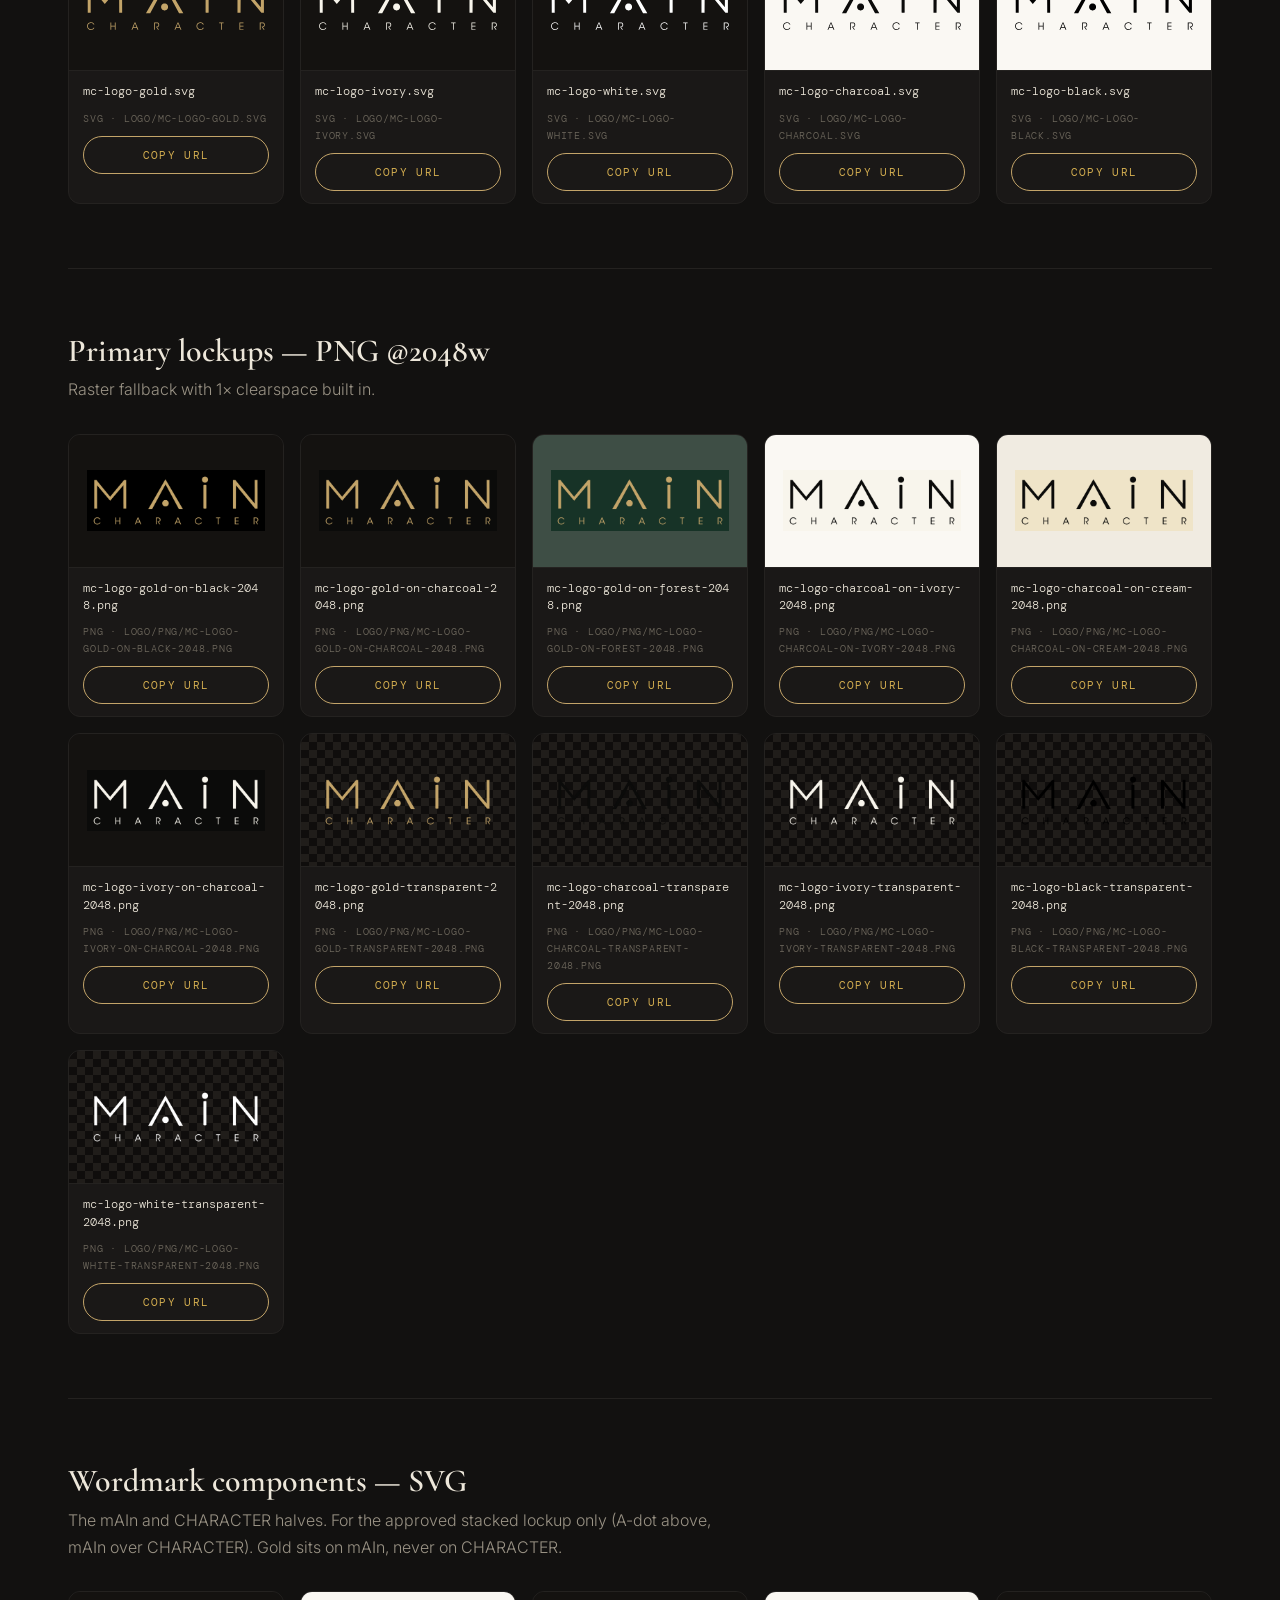
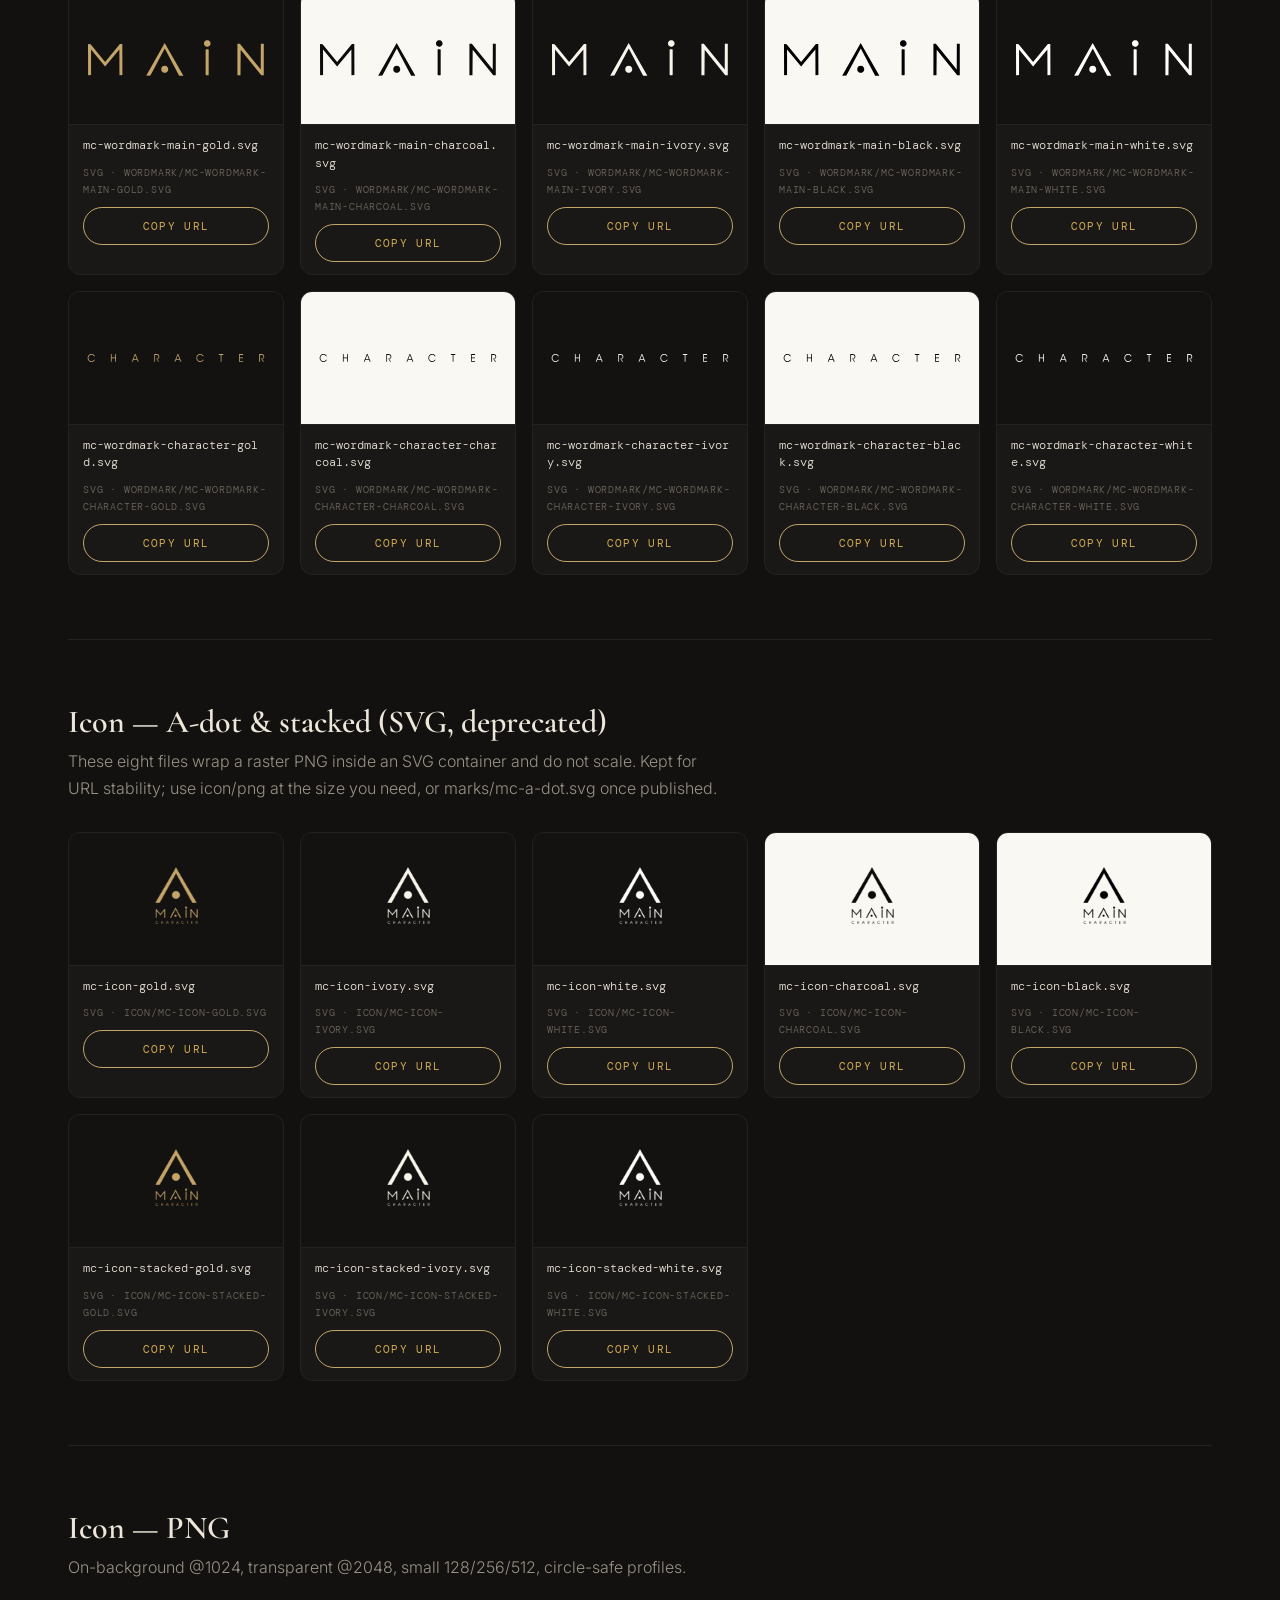
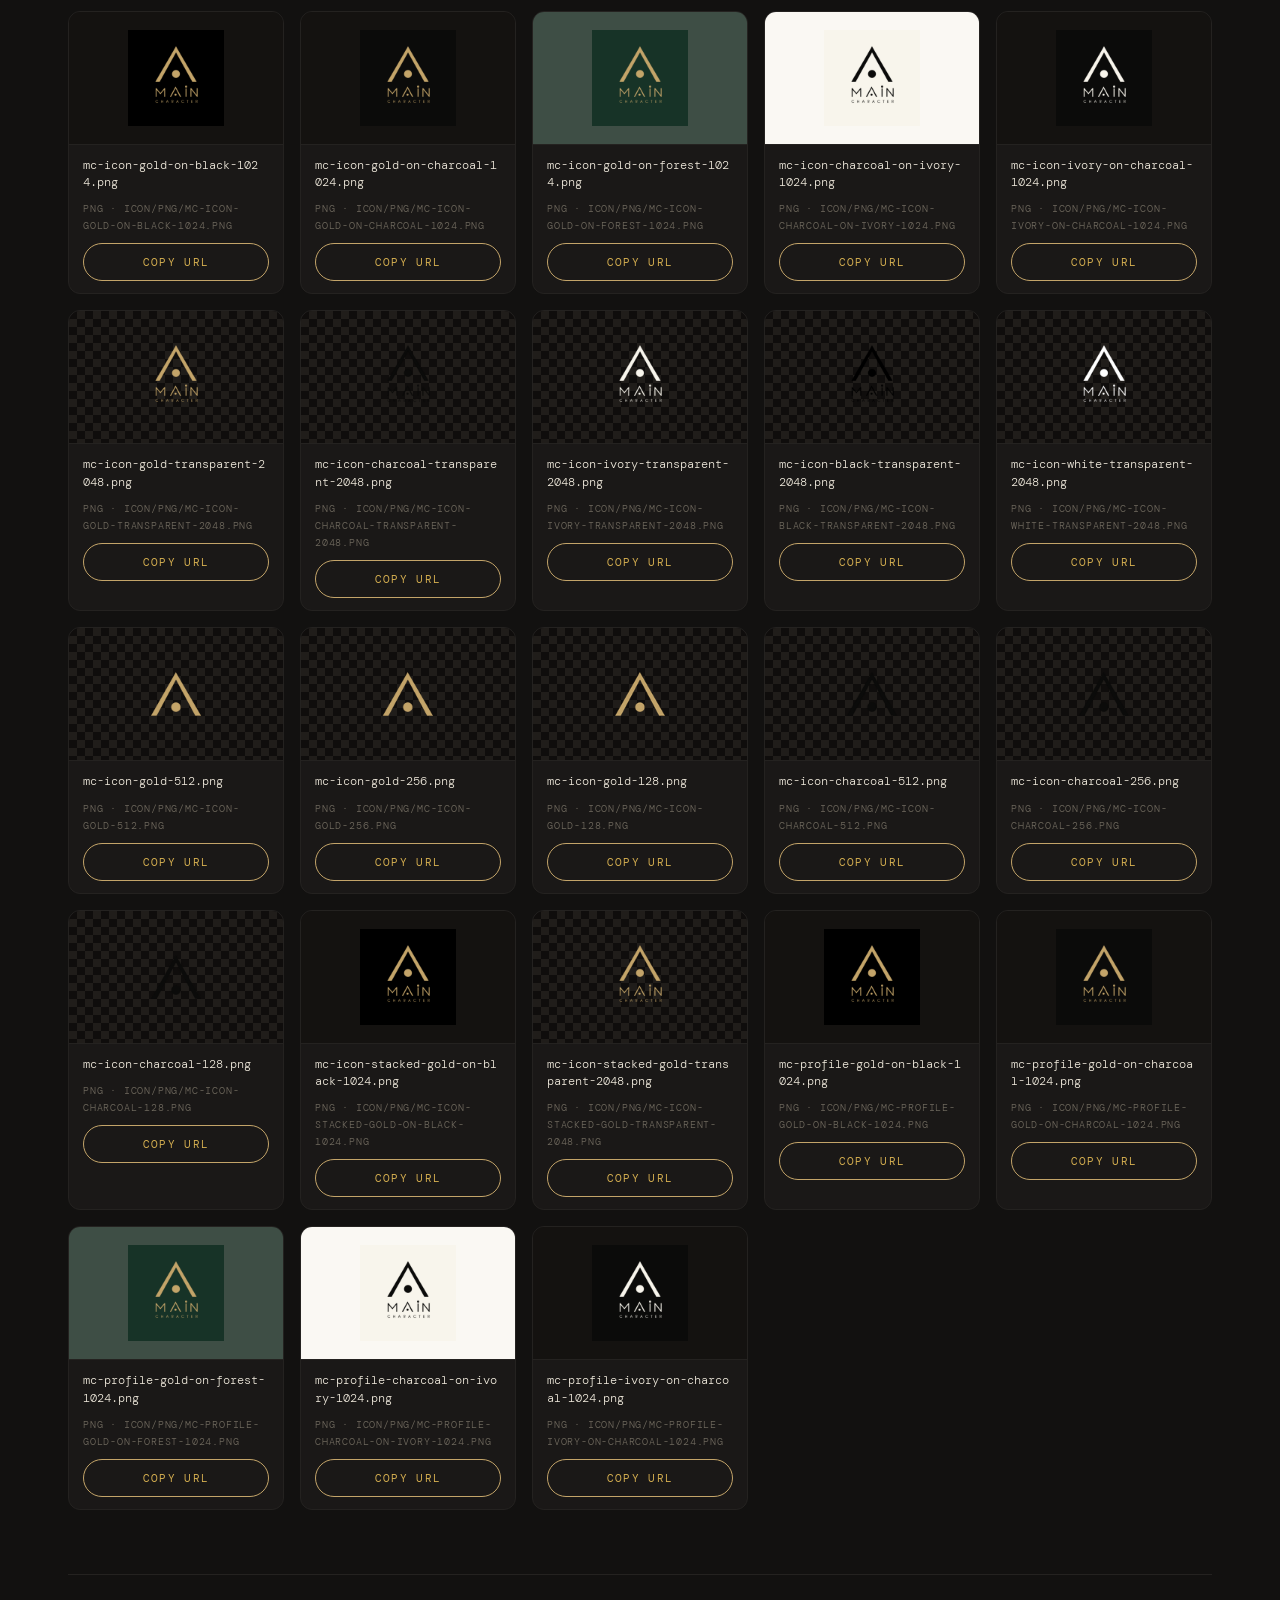
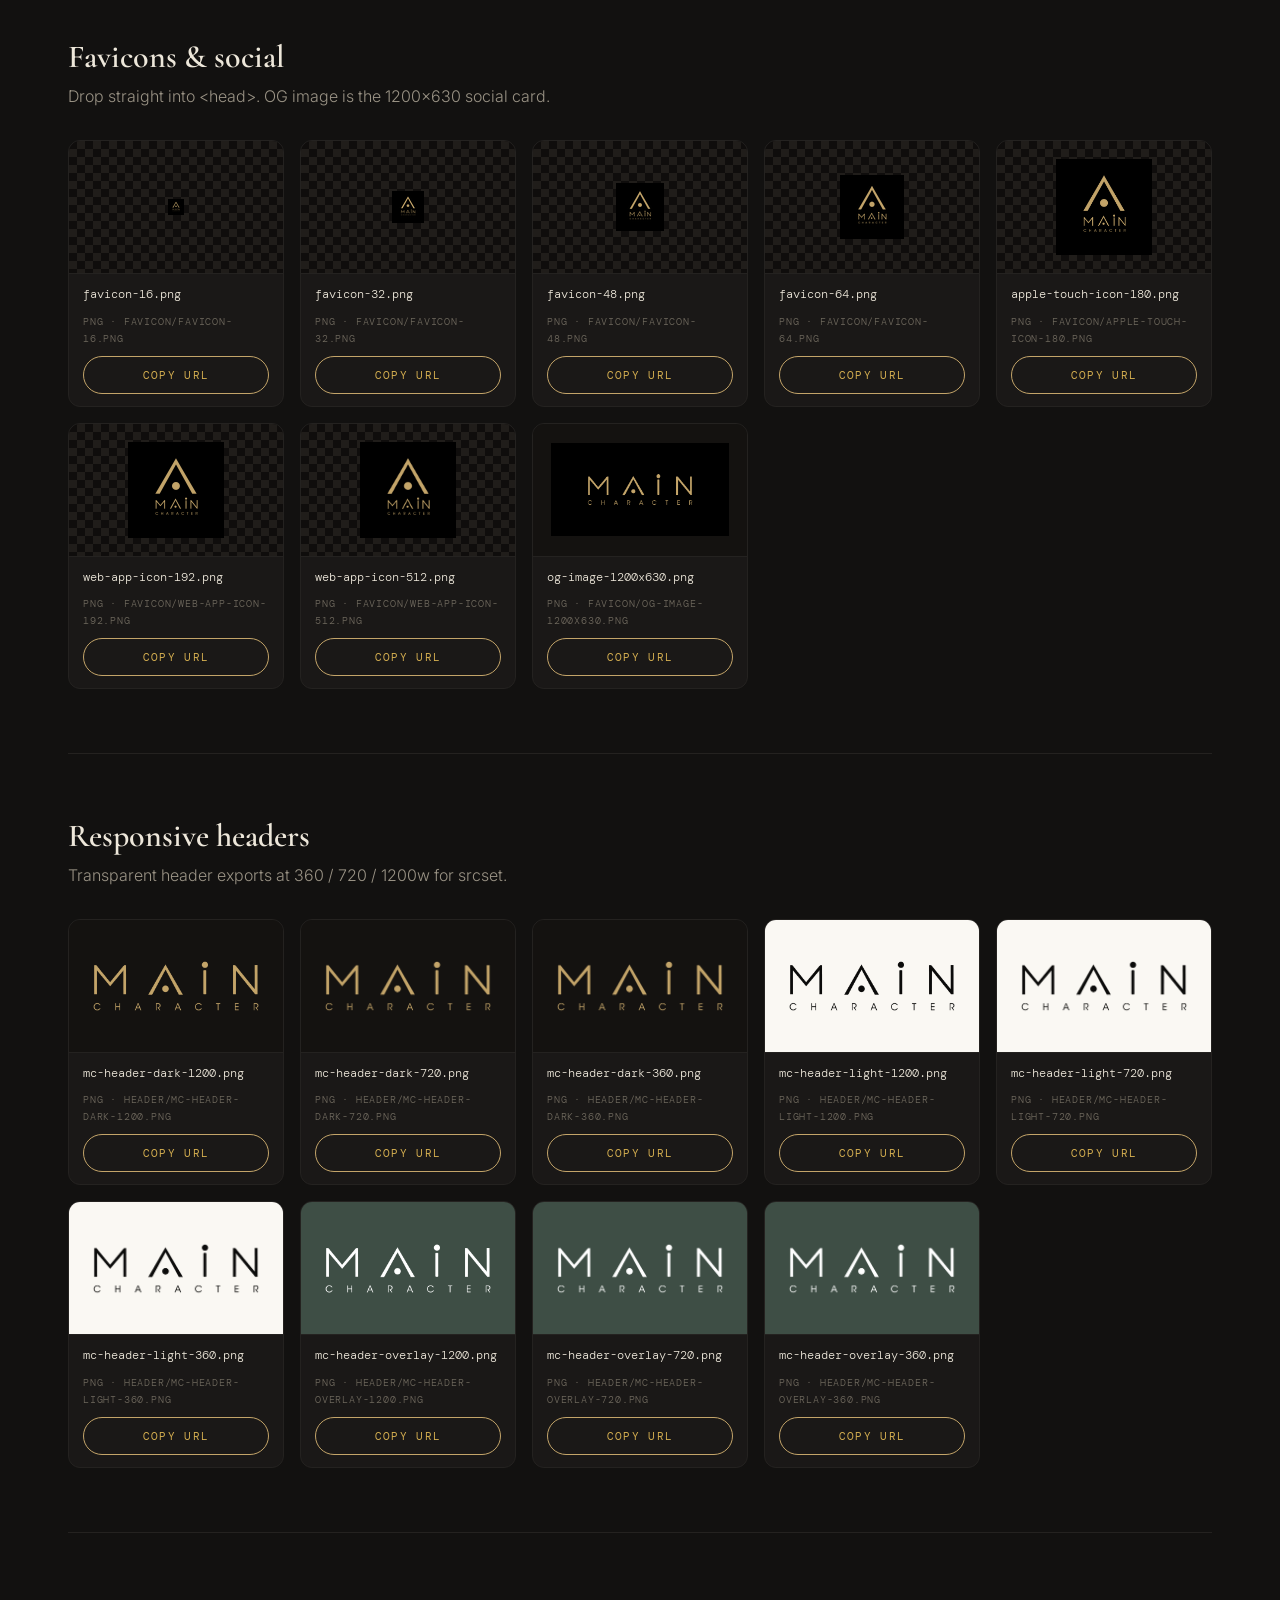
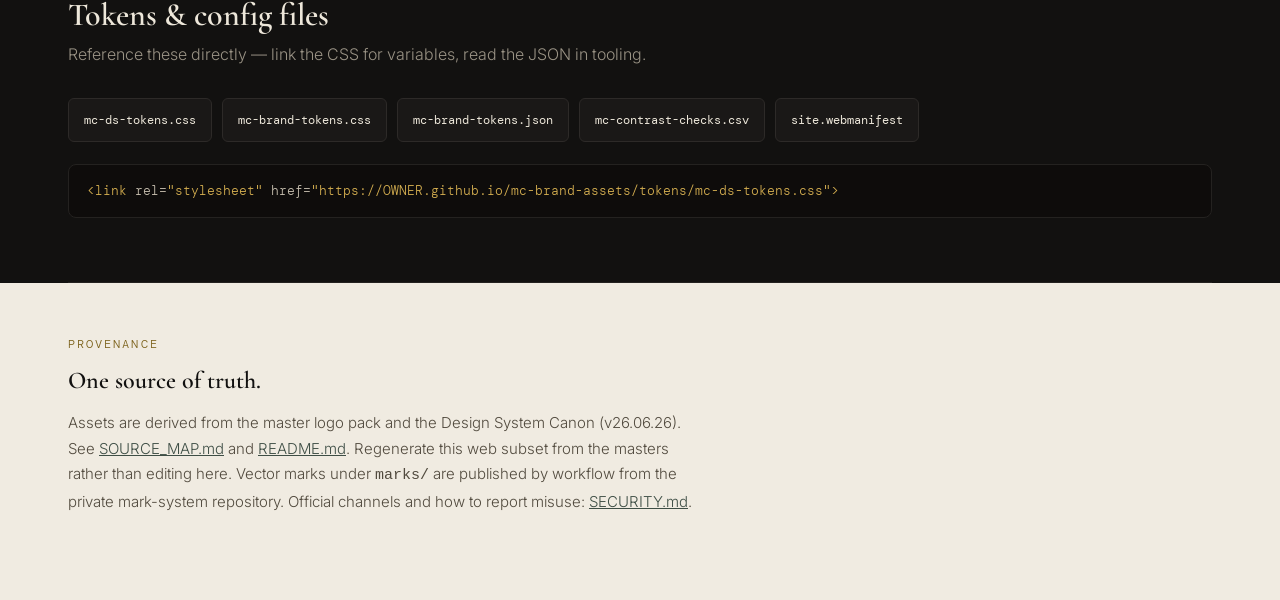
==== commit 9084c0a9: "Add license, brand guidelines, hashed manifest and CI verification The repository was public with no" ====
--- a/index.html
+++ b/index.html
@@ -114,11 +114,11 @@
     <p class="lede">Every web-ready logo, icon, favicon, header, and token — <em>point every surface to a single source.</em> Pick an asset, copy its live URL, paste it into your HTML.</p>
     <div class="stats">
       <div class="stat"><div class="n" id="s-total">—</div><div class="l">assets</div></div>
-      <div class="stat"><div class="n">23</div><div class="l">vector lockups</div></div>
-      <div class="stat"><div class="n">3</div><div class="l">token files</div></div>
+      <div class="stat"><div class="n">15</div><div class="l">true-vector SVGs</div></div>
+      <div class="stat"><div class="n">4</div><div class="l">token files</div></div>
       <div class="stat"><div class="n">2</div><div class="l">CDN routes</div></div>
     </div>
-    <p class="lede" style="font-size:16px;margin-top:22px">The 28-mark system lives in its own library — <a href="https://github.com/OWNER/mc-svg-studio">mc-svg-studio</a>.</p>
+    <p class="lede" style="font-size:16px;margin-top:22px">Read <a href="BRAND-GUIDELINES.md">BRAND-GUIDELINES.md</a> and <a href="LICENSE.md">LICENSE.md</a> before use. Every file is listed with its SHA-256 in <a href="manifest.json">manifest.json</a>; a file not in the manifest is not ours.</p>
   </div>
 </header>
 
@@ -141,7 +141,7 @@
   <div class="wrap">
     <p class="eyebrow">Provenance</p>
     <h3>One source of truth.</h3>
-    <p>Assets are derived from the master logo pack and the Design System Canon (v26.06.26). See <a href="SOURCE_MAP.md">SOURCE_MAP.md</a> and <a href="README.md">README.md</a>. Regenerate this web subset from the masters rather than editing here. The 28-mark system is maintained separately in the <a href="https://github.com/OWNER/mc-svg-studio">mc-svg-studio</a> repo.</p>
+    <p>Assets are derived from the master logo pack and the Design System Canon (v26.06.26). See <a href="SOURCE_MAP.md">SOURCE_MAP.md</a> and <a href="README.md">README.md</a>. Regenerate this web subset from the masters rather than editing here. Vector marks under <code>marks/</code> are published by workflow from the private mark-system repository. Official channels and how to report misuse: <a href="SECURITY.md">SECURITY.md</a>.</p>
   </div>
 </footer>
 
@@ -171,14 +171,14 @@
     {p:"logo/png/mc-logo-gold-transparent-2048.png",bg:"check"},{p:"logo/png/mc-logo-charcoal-transparent-2048.png",bg:"check"},
     {p:"logo/png/mc-logo-ivory-transparent-2048.png",bg:"check"},{p:"logo/png/mc-logo-black-transparent-2048.png",bg:"check"},
     {p:"logo/png/mc-logo-white-transparent-2048.png",bg:"check"}]},
-  {title:"Wordmark components — SVG",sub:"The mAIn and CHARACTER halves for custom typographic lockups.",items:[
+  {title:"Wordmark components — SVG",sub:"The mAIn and CHARACTER halves. For the approved stacked lockup only (A-dot above, mAIn over CHARACTER). Gold sits on mAIn, never on CHARACTER.",items:[
     {p:"wordmark/mc-wordmark-main-gold.svg",bg:"dark"},{p:"wordmark/mc-wordmark-main-charcoal.svg",bg:"light"},
     {p:"wordmark/mc-wordmark-main-ivory.svg",bg:"dark"},{p:"wordmark/mc-wordmark-main-black.svg",bg:"light"},
     {p:"wordmark/mc-wordmark-main-white.svg",bg:"dark"},
     {p:"wordmark/mc-wordmark-character-gold.svg",bg:"dark"},{p:"wordmark/mc-wordmark-character-charcoal.svg",bg:"light"},
     {p:"wordmark/mc-wordmark-character-ivory.svg",bg:"dark"},{p:"wordmark/mc-wordmark-character-black.svg",bg:"light"},
     {p:"wordmark/mc-wordmark-character-white.svg",bg:"dark"}]},
-  {title:"Icon — A-dot & stacked (SVG)",sub:"Square symbol for app icons and large-size favicons.",items:[
+  {title:"Icon — A-dot & stacked (SVG, deprecated)",sub:"These eight files wrap a raster PNG inside an SVG container and do not scale. Kept for URL stability; use icon/png at the size you need, or marks/mc-a-dot.svg once published.",items:[
     {p:"icon/mc-icon-gold.svg",bg:"dark"},{p:"icon/mc-icon-ivory.svg",bg:"dark"},{p:"icon/mc-icon-white.svg",bg:"dark"},
     {p:"icon/mc-icon-charcoal.svg",bg:"light"},{p:"icon/mc-icon-black.svg",bg:"light"},
     {p:"icon/mc-icon-stacked-gold.svg",bg:"dark"},{p:"icon/mc-icon-stacked-ivory.svg",bg:"dark"},{p:"icon/mc-icon-stacked-white.svg",bg:"dark"}]},
